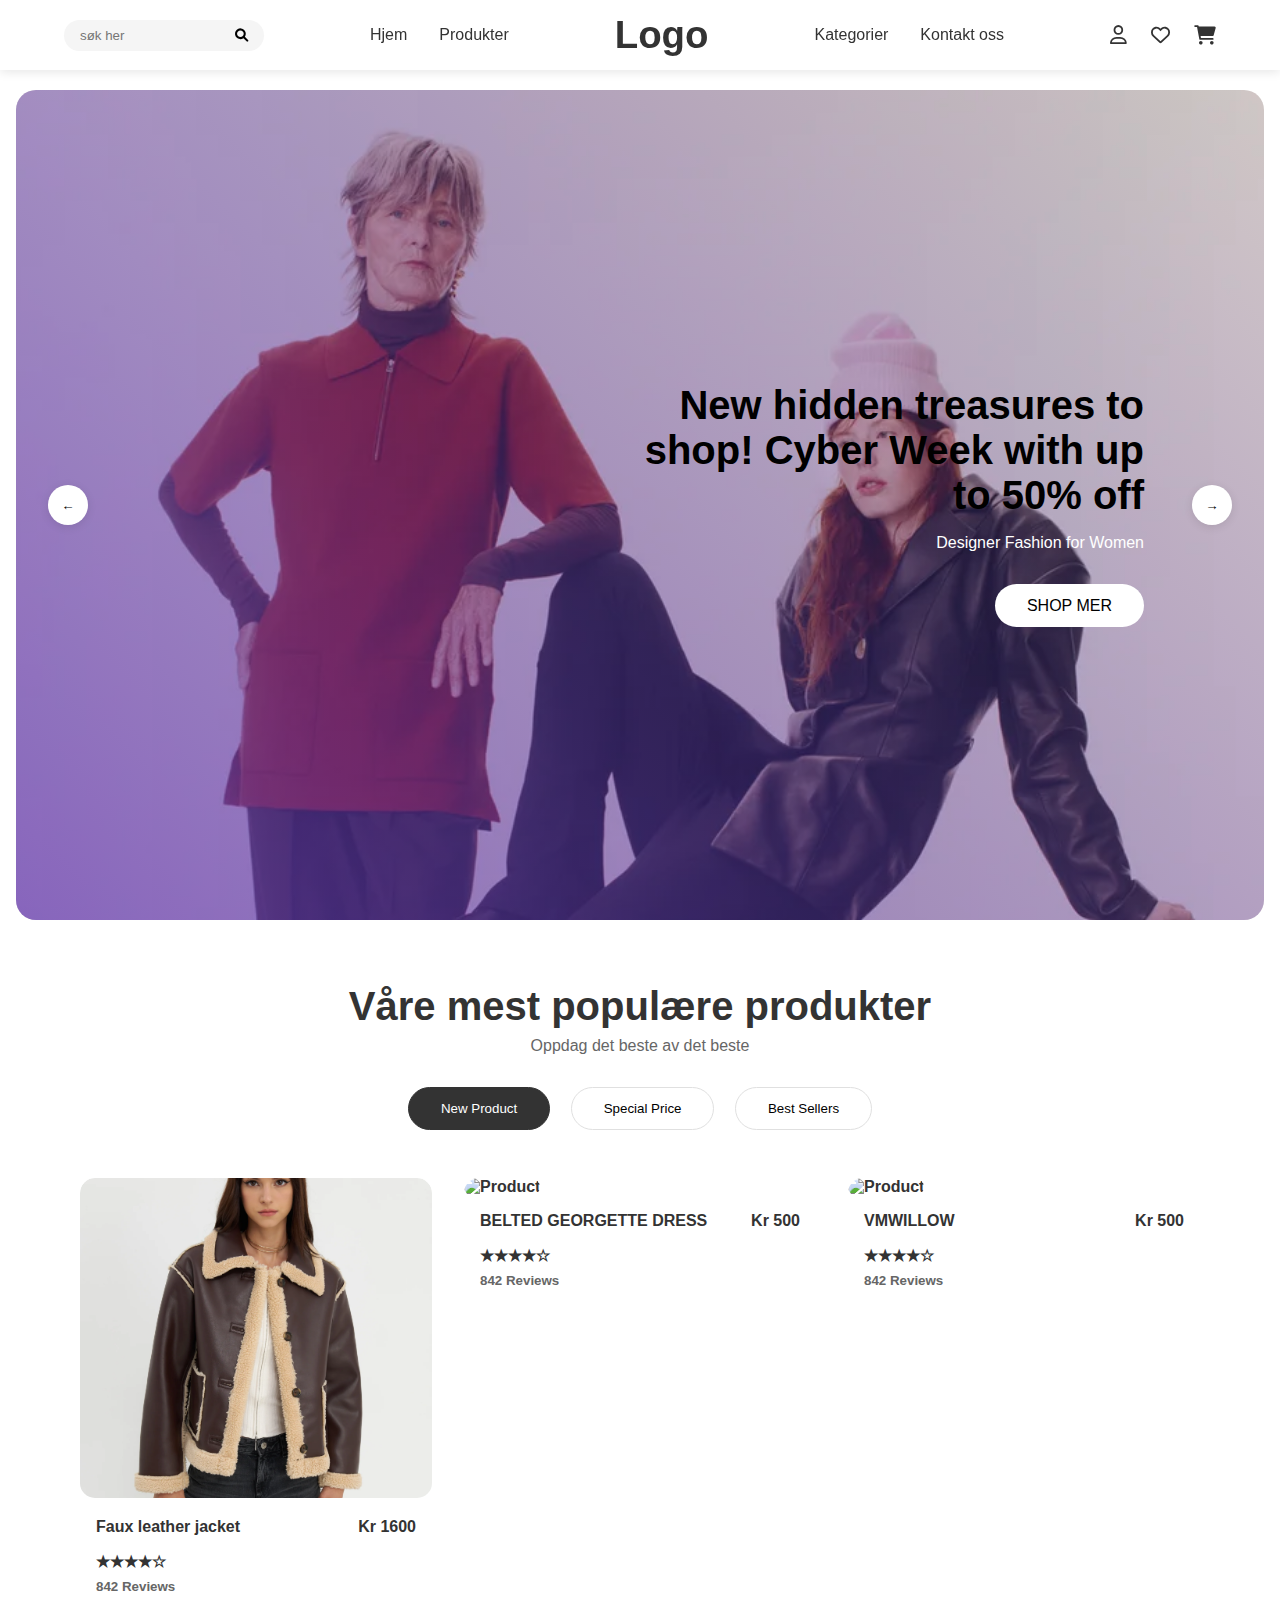
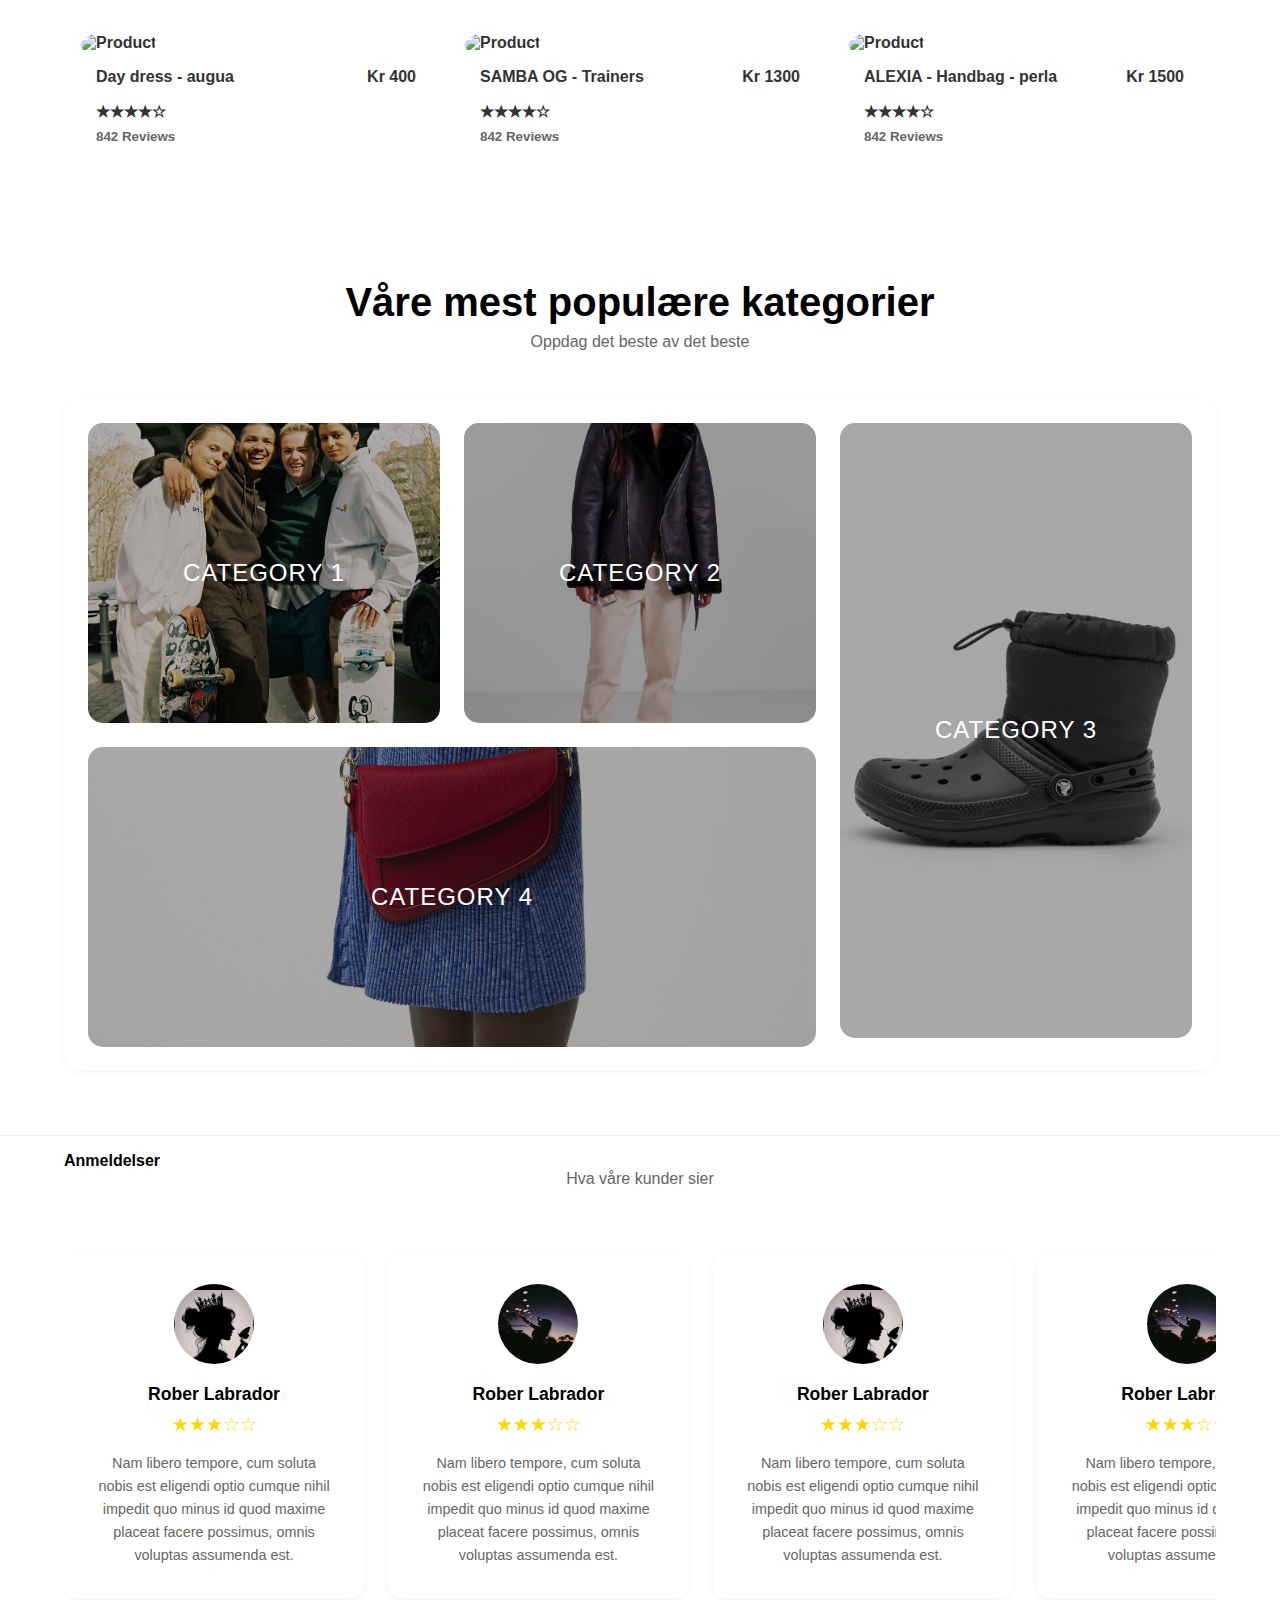
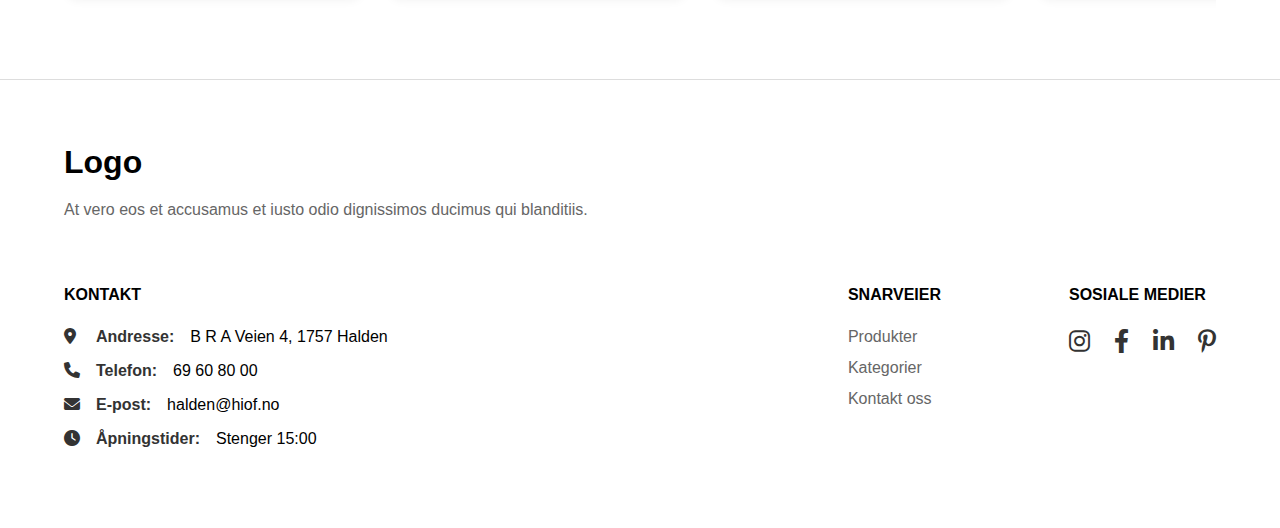
==== index.html @ 2b8deb87 "update nav , and background img" ====
<!DOCTYPE html>
<html lang="no">
<head>
    <meta charset="UTF-8">
    <meta name="viewport" content="width=device-width, initial-scale=1.0">
    <title>Keza Website</title>
    <link rel="stylesheet" href="css/style.css">
    <link rel="stylesheet" href="https://cdnjs.cloudflare.com/ajax/libs/font-awesome/6.0.0/css/all.min.css">
</head>
<body>
    <header>
        <form>
            <input type="text" placeholder="søk her">
            <button type="submit" aria-label="Search">
                <i class="fas fa-search"></i>
            </button>
        </form>
        <nav>
            <ul>
                <li><a href="#">Hjem</a></li>
                <li><a href="#product">Produkter</a></li>
            </ul>
        </nav>
        <a href="index.html" class="logo1"><h1>Logo</h1> </a> 
        <nav>
            <ul>
                <li><a href="#categories">Kategorier</a></li>
                <li><a href="#footer-contact">Kontakt oss</a></li>
            </ul>
        </nav>
        <nav class="user-nav">
            <ul>
                <li><a href="#account" aria-label="My Account">
                    <i class="far fa-user"></i>
                </a></li>
                <li><a href="#wishlist" aria-label="Wishlist">
                    <i class="far fa-heart"></i>
                </a></li>
                <li><a href="cart.html" aria-label="Shopping Cart">
                    <i class="fas fa-shopping-cart"></i>
                </a></li>
            </ul>
        </nav>
    </header>
    <main>
        <section class="hero section">
            <img class="section-background" src="images/fashion.jpg" alt="">
            <span class="section-overlay"></span>
            <button class="prev">←</button>
            <button class="next">→</button>
            <article class="section-content">
                <h2>
                    New hidden treasures to shop!
                    Cyber Week with up to 50% off
                    
                </h2>
                <p>Designer Fashion for Women </p>
                <a href="#product" class="cta">SHOP MER </a>
            </article>
        </section>
        <section class="products" id="product">
            <h2>Våre mest populære produkter</h2>
            <p>Oppdag det beste av det beste</p>
            <nav class="filter-nav">
                <button class="active">New Product</button>
                <button>Special Price</button>
                <button>Best Sellers</button>
            </nav>
            <div  class="product-grid"> 
                <article class="product">
                    <a  href="product.html" class="product1">
                        <img src="images/evenjacket.jpg" alt="Product">
                        <h3>Faux leather jacket <span>Kr 1600</span></h3>
                        <data value="4">★★★★☆</data>
                        <small>842 Reviews</small>
                    </a>   
                </article>
                <article class="product">
                    <a  href="product.html" class="product1">
                        <img src="images/purpledress.jpg" alt="Product">
                        <h3>BELTED GEORGETTE DRESS <span>Kr 500</span></h3>
                        <data value="4">★★★★☆</data>
                        <small>842 Reviews</small>
                    </a>   
                </article>
                <article class="product">
                    <a  href="product.html" class="product1">
                        <img src="images/reddress.jpg" alt="Product">
                        <h3>VMWILLOW <span>Kr 500</span></h3>
                        <data value="4">★★★★☆</data>
                        <small>842 Reviews</small>
                    </a>   
                </article>
                <article class="product">
                    <a  href="product.html" class="product1">
                        <img src="images/bluedress.jpg" alt="Product">
                        <h3>Day dress - augua <span>Kr 400</span></h3>
                        <data value="4">★★★★☆</data>
                        <small>842 Reviews</small>
                    </a>   
                </article>
                <article class="product">
                    <a  href="product.html" class="product1">
                        <img src="images/adidassamba.jpg" alt="Product">
                        <h3>SAMBA OG - Trainers<span>Kr 1300</span></h3>
                        <data value="4">★★★★☆</data>
                        <small>842 Reviews</small>
                    </a>   
                </article>
                <article class="product">
                    <a  href="product.html" class="product1">
                        <img src="images/valationbag.jpg" alt="Product">
                        <h3>ALEXIA - Handbag - perla <span>Kr 1500</span></h3>
                        <data value="4">★★★★☆</data>
                        <small>842 Reviews</small>
                    </a>   
                </article>
            </div>
        </section>
        <section class="categories" id="categories">
            <h2>Våre mest populære kategorier</h2>
            <p>Oppdag det beste av det beste</p>
            <div class="category-grid">
                <a href="#" class="category">
                    <img src="images/Streetwear.jpg" alt="Category 1">
                    <h3>CATEGORY 1</h3>
                </a>
                <a href="#" class="category">
                    <img src="images/piecesjacket.jpg" alt="Category 2">
                    <h3>CATEGORY 2</h3>
                </a>
                <a href="#" class="category">
                    <img src="images/crocs.jpg" alt="Category 3">
                    <h3>CATEGORY 3</h3>
                </a>
        
                <a href="#" class="category">
                    <img src="images/Accessories.jpg" alt="Category 4">
                    <h3>CATEGORY 4</h3>
                </a>
            </div>
        </section>
        <section class="reviews">
            <h2>Anmeldelser</h2>
            <p>Hva våre kunder sier</p>
            <div class="reviews-grid">
                <article class="review">
                    <img src="images/profile3.jpg" alt="Reviewer">
                    <h3>Rober Labrador</h3>
                    <p class="rating">★★★☆☆</p>
                    <p>Nam libero tempore, cum soluta nobis est eligendi optio cumque nihil impedit quo minus id quod maxime placeat facere possimus, omnis voluptas assumenda est.</p>
                </article>
                <article class="review">
                    <img src="images/profile4.jpg" alt="Reviewer">
                    <h3>Rober Labrador</h3>
                    <p class="rating">★★★☆☆</p>
                    <p>Nam libero tempore, cum soluta nobis est eligendi optio cumque nihil impedit quo minus id quod maxime placeat facere possimus, omnis voluptas assumenda est.</p>
                </article>
                <article class="review">
                    <img src="images/profile3.jpg" alt="Reviewer">
                    <h3>Rober Labrador</h3>
                    <p class="rating">★★★☆☆</p>
                    <p>Nam libero tempore, cum soluta nobis est eligendi optio cumque nihil impedit quo minus id quod maxime placeat facere possimus, omnis voluptas assumenda est.</p>
                </article>
                <article class="review">
                    <img src="images/profile4.jpg" alt="Reviewer">
                    <h3>Rober Labrador</h3>
                    <p class="rating">★★★☆☆</p>
                    <p>Nam libero tempore, cum soluta nobis est eligendi optio cumque nihil impedit quo minus id quod maxime placeat facere possimus, omnis voluptas assumenda est.</p>
                </article>
            </div>
        </section>
    </main>
    <footer>
        <hr class="separator">
        
        <section class="footer-content">
            <section class="footer-logo">
                <h2>Logo</h2>
                <p>At vero eos et accusamus et iusto odio dignissimos ducimus qui blanditiis.</p>
            </section>
            
            <section class="footer-grid">
                <section class="footer-contact" id="footer-contact">
                    <h3>KONTAKT</h3>
                    <ul>
                        <li>
                            <i class="fas fa-map-marker-alt"></i>
                            <strong>Andresse:</strong>
                            <span>B R A Veien 4, 1757 Halden</span>
                        </li>
                        <li>
                            <i class="fas fa-phone"></i>
                            <strong>Telefon:</strong>
                            <span>69 60 80 00</span>
                        </li>
                        <li>
                            <i class="fas fa-envelope"></i>
                            <strong>E-post:</strong>
                            <span>halden@hiof.no</span>
                        </li>
                        <li>
                            <i class="fas fa-clock"></i>
                            <strong>Åpningstider:</strong>
                            <span>Stenger 15:00</span>
                        </li>
                    </ul>
                </section>
    
                <section class="footer-links">
                    <h3>SNARVEIER</h3>
                    <ul>
                        <li><a href="#product">Produkter</a></li>
                        <li><a href="#categories">Kategorier</a></li>
                        <li><a href="#footer-contact">Kontakt oss</a></li>
                    </ul>
                </section>
    
                <section class="footer-social">
                    <h3>SOSIALE MEDIER</h3>
                    <nav class="social-links">
                        <a href="#" aria-label="Instagram"><i class="fab fa-instagram"></i></a>
                        <a href="#" aria-label="Facebook"><i class="fab fa-facebook-f"></i></a>
                        <a href="#" aria-label="LinkedIn"><i class="fab fa-linkedin-in"></i></a>
                        <a href="#" aria-label="Pinterest"><i class="fab fa-pinterest-p"></i></a>
                    </nav>
                </section>
            </section>
        </section>
    </footer>
    
</body>
</html>
---- css/style.css ----
* { 
    margin: 0; 
    padding: 0; 
    box-sizing: border-box; 
}

body { 
    font-family: Arial, sans-serif;
    overflow-x: hidden;
    padding-top: 70px; /* Added to account for fixed header */
}

/* Header Styles */
header {
    position: fixed;
    top: 0;
    left: 0;
    width: 100%;
    padding: 1rem 5%;
    background: white;
    display: flex;
    align-items: center;
    justify-content: space-between;
    z-index: 1000;
    box-shadow: 0 2px 10px rgba(0,0,0,0.1);
    height: 70px;
}

/* Search Form - matching original search-bar */
form {
    display: flex;
    align-items: center;
    background: #f5f5f5;
    border-radius: 20px;
    padding: 0.5rem 1rem;
    width: 200px;
}

form input {
    border: none;
    background: none;
    outline: none;
    width: 100%;
    padding-right: 0.5rem;
}

form button {
    background: none;
    border: none;
    padding: 0;
    cursor: pointer;
}

/* Navigation - keeping original nav styles */
nav ul {
    display: flex;
    gap: 2rem;
    list-style: none;
}

nav a {
    text-decoration: none;
    color: #333;
    font-weight: 500;
    transition: color 0.3s;
}

nav a:hover {
    color: #666;
}

/* Logo - matching original logo class */
.logo1 {
    font-size: 1.2rem;
    font-weight: bold;
    color: #333;
    text-decoration: none;
}
.product1{ 
    font-weight: bold;
    color: #333;
    text-decoration: none;
}

/* User Navigation - matching original user-actions */
.user-nav ul {
    display: flex;
    gap: 1.5rem;
}

.user-nav i {
    cursor: pointer;
    font-size: 1.2rem;
    color: #333;
    transition: color 0.3s;
}

.user-nav i:hover {
    color: #666;
}

@media (max-width: 768px) {
    form,
    nav:not(.user-nav) {
        display: none;
    }
}

/* Section Common Styles */
.section {
    position: relative;
    min-height: calc(100vh - 70px); /* Adjusted for header height */
    display: flex;
    align-items: center;
    justify-content: center;
    padding: 2rem 5%;
    overflow: hidden;
}

/* Hero Section Specific */
.hero {
    margin:  20px 1rem 0 1rem;
}

.section-background {
    position: absolute;
    top: 0;
    left: 0;
    width: 100%;
    height: 100%;
    object-fit: cover;
    z-index: 1;
    border-radius: 20px;
}

.section-overlay {
    position: absolute;
    top: 0;
    left: 0;
    width: 100%;
    height: 100%;
    background: linear-gradient(45deg, rgba(103, 58, 183, 0.7), transparent);
    z-index: 2;
    border-radius: 20px; /* Added border radius */
}

.section-overlay.light {
    background: linear-gradient(to bottom, rgba(255, 255, 255, 0.9), rgba(255, 255, 255, 0.7));
}

.section-content {
    position: relative;
    z-index: 3;
    max-width: 1200px;
    width: 100%;
}

.hero .section-content {
    text-align: right;
    margin-left: auto;
    max-width: 600px;
    padding-right: 5%;
}

.hero h2 {
    font-size: 2.5rem;
    margin-bottom: 1rem;
    color: #000;
}

.hero p {
    color: #fff;
    margin-bottom: 2rem;
}

.cta {
    display: inline-block;
    padding: 0.8rem 2rem;
    background: white;
    color: black;
    text-decoration: none;
    border-radius: 25px;
    font-weight: 500;
    transition: all 0.3s ease;
}

.cta:hover {
    transform: translateY(-2px);
    box-shadow: 0 4px 10px rgba(0,0,0,0.1);
}
/*  */
.prev, .next {
    position: absolute;
    top: 50%;
    transform: translateY(-50%);
    background: white;
    border: none;
    border-radius: 50%;
    width: 40px;
    height: 40px;
    cursor: pointer;
    z-index: 4;
    box-shadow: 0 2px 10px rgba(0,0,0,0.1);
    display: flex;
    align-items: center;
    justify-content: center;
    transition: all 0.3s ease;
}

.prev:hover, .next:hover {
    transform: translateY(-50%) scale(1.1);
    box-shadow: 0 6px 15px rgba(0,0,0,0.15);
}

.prev { left: 2rem; }
.next { right: 2rem; }

/* Products Section Specific */
.products .section-content {
    text-align: center;
}

.products h2 {
    font-size: 2.5rem;
    margin-bottom: 0.5rem;
    color: #333;
}

.products p {
    color: #666;
}

/* Responsive Design */
@media (max-width: 768px) {
    .search-bar, nav ul { 
        display: none; 
    }
    
    .hero {
        margin: 0 0.5rem;
    }
    
    .section {
        padding: 2rem 1rem;
    }
    
    .hero .section-content {
        text-align: center;
        margin: 0 auto;
        padding-right: 0;
    }
    
    .hero h2 {
        font-size: 2rem;
    }
    
    .prev { left: 1rem; }
    .next { right: 1rem; }
}

@media (max-width: 480px) {
    .section-background {
        border-radius: 0;  
        width: 100vw;      
        left: 0;           
        right: 0;        
        margin-left: -1rem; 
        margin-right: -1rem; 
    }
    
    .hero {
        margin: 0;
        padding: 0;
    }
    
    .section-overlay {
        border-radius: 0;
    }
    
    .section {
        padding: 1.5rem 1rem;
    }
    
    .hero h2 {
        font-size: 1.5rem;
    }
    
    .prev, .next {
        width: 30px;
        height: 30px;
        top: auto;       
        bottom: 1rem;      
        transform: none;    
    }

    .prev {
        left: 1rem;       
    }
    
    .next {
        right: 1rem;       
    }
}
.products {
    padding: 4rem 5%;
    text-align: center;
}

.products h2 {
    font-size: 2.5rem;
    margin-bottom: 0.5rem;
}

.products > p {
    color: #666;
    margin-bottom: 2rem;
}

.filter-nav {
    margin-bottom: 3rem;
}

.filter-nav button {
    background: none;
    border: 1px solid #e0e0e0;
    padding: 0.8rem 2rem;
    margin: 0 0.5rem;
    border-radius: 25px;
    cursor: pointer;
    transition: all 0.3s;
}

.filter-nav button.active {
    background: #333;
    color: white;
    border-color: #333;
}

.product-grid {
    display: grid;
    grid-template-columns: repeat(3, 1fr);
    gap: 2rem;
    max-width: 1200px;
    margin: 0 auto;
    padding: 0 1rem;
}

.product {
    text-align: left;
    transition: transform 0.3s;
    border-radius: 15px;
    overflow: hidden;
    background: white;
}

.product:hover {
    transform: translateY(-5px);
}

.product img {
    width: 100%;
    height: 320px;
    object-fit: cover;
    border-radius: 15px;
}

.product h3 {
    display: flex;
    justify-content: space-between;
    align-items: center;
    padding: 1rem;
    font-size: 1rem;
}

.product h3 span {
    font-weight: bold;
}

.product data {
    display: block;
    padding: 0 1rem;
    color: #333;
}

.product small {
    display: block;
    padding: 0.5rem 1rem;
    color: #666;
}

@media (max-width: 992px) {
    .product-grid {
        grid-template-columns: repeat(2, 1fr);
    }
}

@media (max-width: 576px) {
    .product-grid {
        grid-template-columns: 1fr;
    }
    
    .filter-nav button {
        width: 100%;
        margin: 0.5rem 0;
    }
}

.categories {
    padding: 4rem 5%;
    background: #fff;
    text-align: center;
}

.categories h2 {
    font-size: 2.5rem;
    margin-bottom: 0.5rem;
}

.categories > p {
    color: #666;
    margin-bottom: 3rem;
}

.category-grid {
    display: grid;
    grid-template-columns: repeat(12, 1fr);
    gap: 1.5rem;
    max-width: 1400px;
    margin: 0 auto;
    background: white;
    padding: 1.5rem;
    border-radius: 20px;
    box-shadow: 0 2px 10px rgba(0,0,0,0.05);
}

/* First row */
.category:nth-child(1) {
    grid-column: 1 / span 4;
    grid-row: 1;
    height: 300px;
}

.category:nth-child(2) {
    grid-column: 5 / span 4;
    grid-row: 1;
    height: 300px;
}

.category:nth-child(3) {
    grid-column: 9 / span 4;
    grid-row: 1 / span 2;
    height: 615px;
}

/* Second row */
.category:nth-child(4) {
    grid-column: 1 / span 8;
    grid-row: 2;
    height: 300px;
}

.category {
    position: relative;
    overflow: hidden;
    text-decoration: none;
    display: block;
    border-radius: 15px;
    background: #f5f5f5;
}

.category img {
    width: 100%;
    height: 100%;
    object-fit: cover;
    transition: transform 0.3s ease;
}

.category h3 {
    position: absolute;
    top: 50%;
    left: 50%;
    transform: translate(-50%, -50%);
    color: white;
    font-size: 1.5rem;
    font-weight: 500;
    text-transform: uppercase;
    letter-spacing: 1px;
    z-index: 2;
    text-align: center;
    width: 100%;
}

.category::after {
    content: '';
    position: absolute;
    inset: 0;
    background: rgba(0, 0, 0, 0.3);
    transition: background-color 0.3s ease;
}

.category:hover img {
    transform: scale(1.1);
}

.category:hover::after {
    background: rgba(0, 0, 0, 0.5);
}

/* Tablet View (768px to 992px) */
@media (max-width: 992px) {
    .categories {
        padding: 3rem 3%;
    }

    .category-grid {
        grid-template-columns: repeat(2, 1fr);
        gap: 1rem;
        padding: 1rem;
    }

    /* Reset all categories to span 1 column */
    .category:nth-child(n) {
        grid-column: span 1;
        height: 250px;
        grid-row: auto;
    }

    /* Make the fourth category span full width */
    .category:nth-child(4) {
        grid-column: span 2;
        height: 300px;
    }
}

/* Mobile View (up to 768px) */
@media (max-width: 768px) {
    .categories {
        padding: 2rem 1rem;
    }

    .category-grid {
        grid-template-columns: 1fr;
        gap: 0.8rem;
        padding: 0.8rem;
    }

    /* All categories take full width */
    .category:nth-child(n) {
        grid-column: 1;
        height: 200px;
    }

    .categories h2 {
        font-size: 2rem;
    }

    .category h3 {
        font-size: 1.2rem;
    }
}

/* Small Mobile View */
@media (max-width: 480px) {
    .categories {
        padding: 1.5rem 0.8rem;
    }

    .category-grid {
        gap: 0.6rem;
        padding: 0.6rem;
    }

    .category:nth-child(n) {
        height: 180px;
    }

    .category h3 {
        font-size: 1.1rem;
    }
}
.reviews {
    padding: 4rem 5%;
    text-align: center;
}

.reviews h2 {
    font-size: 2.5rem;
    margin-bottom: 0.5rem;
}

.reviews > p {
    color: #666;
    margin-bottom: 3rem;
}

.reviews-grid {
    max-width: 1400px;
    margin: 0 auto;
    overflow-x: auto;
    padding: 1rem 0;
    white-space: nowrap;
    -ms-overflow-style: none;
    scrollbar-width: none;
}

.reviews-grid::-webkit-scrollbar {
    display: none;
}

.review {
    display: inline-block;
    width: 300px;
    margin-right: 20px;
    padding: 2rem;
    text-align: center;
    background: white;
    border-radius: 15px;
    box-shadow: 0 2px 10px rgba(0,0,0,0.05);
    white-space: normal;
    vertical-align: top;
}

.review img {
    width: 80px;
    height: 80px;
    border-radius: 50%;
    margin: 0 auto 1rem;
}

.review h3 {
    font-size: 1.1rem;
    margin-bottom: 0.5rem;
}

.review .rating {
    color: #ffd700;
    font-size: 1.2rem;
    margin-bottom: 1rem;
}

.review p:last-child {
    color: #666;
    line-height: 1.6;
    font-size: 0.9rem;
}

@media (max-width: 768px) {
    .reviews {
        padding: 2rem 3%;
    }
    
    .review {
        width: 280px;
        padding: 1.5rem;
    }
}

.separator {
    border: none;
    border-top: 1px solid #ddd;
    max-width: 1400px;
    margin: 0 auto 4rem;
    padding: 0 5%;
}

.footer-content {
    max-width: 1400px;
    margin: 0 auto;
    padding: 0 5% 4rem;
}

.footer-logo {
    margin-bottom: 4rem;
}

.footer-logo h2 {
    font-size: 2rem;
    margin-bottom: 1rem;
}

.footer-logo p {
    color: #666;
    line-height: 1.6;
    max-width: 600px;
}

.footer-grid {
    display: grid;
    grid-template-columns: 1fr auto auto;
    gap: 8rem;
}

.footer-grid h3 {
    font-size: 1rem;
    margin-bottom: 1.5rem;
    font-weight: 600;
}

.footer-contact ul {
    list-style: none;
    padding: 0;
}

.footer-contact li {
    margin-bottom: 1rem;
    display: flex;
    align-items: baseline;
    gap: 0.5rem;
}

.footer-contact li i {
    width: 16px;
    margin-right: 0.5rem;
    color: #333;
}

.footer-contact li strong {
    color: #333;
    margin-right: 0.5rem;
}

.footer-links ul {
    list-style: none;
    padding: 0;
}

.footer-links li {
    margin-bottom: 0.8rem;
}

.footer-links a {
    color: #666;
    text-decoration: none;
    transition: color 0.3s;
}

.footer-links a:hover {
    color: #333;
}

.social-links {
    display: flex;
    gap: 1.5rem;
}

.social-links a {
    color: #333;
    text-decoration: none;
    font-size: 1.5rem;
    transition: transform 0.3s ease;
    display: inline-block;
}

.social-links a:hover {
    transform: translateY(-3px);
}

.footer-social {
    position: relative; /* Added to ensure visibility */
}

.social-links {
    display: flex !important; /* Force display */
    gap: 1.5rem;
    visibility: visible !important; /* Force visibility */
}

.social-links a {
    color: #333;
    text-decoration: none;
    font-size: 1.5rem;
    transition: transform 0.3s ease;
    display: inline-block !important; /* Force display */
    visibility: visible !important; /* Force visibility */
}

.social-links a i {
    font-size: 1.5rem;
    display: inline-block !important; /* Force display */
    visibility: visible !important; /* Force visibility */
}

.social-links a:hover {
    transform: translateY(-3px);
}


@media (max-width: 992px) {
    .footer-grid {
        grid-template-columns: repeat(2, 1fr);
        gap: 3rem;
    }
    
    .separator {
        margin-bottom: 3rem;
    }
    
    .footer-logo {
        margin-bottom: 3rem;
    }

    .footer-social {
        grid-column: 1 / -1;
        text-align: center;
    }

    .social-links {
        justify-content: center;
    }
}

@media (max-width: 768px) {
    .footer-grid {
        grid-template-columns: 1fr;
        gap: 2rem;
    }

    .footer-social {
        margin-top: 1rem;
    }

    .social-links {
        display: flex;
        justify-content: flex-start;
        gap: 2rem;
    }

    .social-links a {
        font-size: 1.8rem;
        display: inline-block;
    }

    .footer-social i {
        font-size: 1.8rem;
        display: inline-block;
    }
}

@media (max-width: 576px) {
    .footer-grid {
        text-align: center;
    }

    .footer-contact li {
        flex-direction: column;
        align-items: center;
        gap: 0.25rem;
    }

    .footer-contact li i {
        margin-right: 0;
    }

    .social-links {
        justify-content: center;
    }
    
    .separator {
        margin-bottom: 2rem;
    }
    
    .footer-logo {
        text-align: center;
        margin-bottom: 2rem;
    }
    
    .footer-logo p {
        margin: 0 auto;
    }
}


/* Cart page */



/* Cart Navigation */
.shopping-nav {
    padding: 1rem 5%;
    margin-top: 2rem;
}

.shopping-return {
    display: flex;
    align-items: center;
    gap: 0.5rem;
    color: #333;
    text-decoration: none;
    font-weight: 500;
}

/* Main Cart Layout */
.checkout-main {
    max-width: 1400px;
    margin: 0 auto;
    padding: 0 5%;
}

.checkout-title {
    margin: 2rem 0;
    font-size: 2rem;
}

/* Cart Sections */
.checkout-flow {
    display: grid;
    gap: 2rem;
}

/* Common Article Styles */
.checkout-section {
    background: white;
    border-radius: 15px;
    padding: 2rem;
    box-shadow: 0 2px 10px rgba(0,0,0,0.05);
}

.section-title {
    font-size: 1.25rem;
    margin-bottom: 2rem;
    font-weight: 600;
}

/* Product List */
.basket-items {
    list-style: none;
    padding: 0;
    display: flex;
    flex-direction: column;
    gap: 2rem;
}

.basket-item {
    display: flex;
    gap: 2rem;
    padding-bottom: 2rem;
    border-bottom: 1px solid #eee;
}

.basket-item:last-child {
    border-bottom: none;
    padding-bottom: 0;
}

.item-visual {
    width: 150px;
    flex-shrink: 0;
}

.item-visual img {
    width: 100%;
    height: 200px;
    object-fit: cover;
    border-radius: 10px;
}

.item-content {
    flex: 1;
}

.item-header {
    display: flex;
    justify-content: space-between;
    margin-bottom: 1rem;
}

.item-title {
    margin-bottom: 0.5rem;
}

.item-controls {
    display: flex;
    gap: 1rem;
}

.item-btn {
    background: none;
    border: none;
    cursor: pointer;
    color: #666;
}

.item-options {
    display: flex;
    gap: 2rem;
}

/* Address Form */
.address-form {
    display: grid;
    gap: 1rem;
    grid-template-columns: repeat(2, 1fr);
}

.form-full {
    grid-column: 1 / -1;
}

.input-group {
    display: flex;
    flex-direction: column;
    gap: 0.5rem;
}

.input-field {
    padding: 0.8rem;
    border: 1px solid #ddd;
    border-radius: 8px;
}

/* Delivery Options */
.shipping-options {
    display: flex;
    flex-direction: column;
    gap: 1rem;
}

.shipping-option {
    border: 1px solid #ddd;
    border-radius: 8px;
    padding: 1rem;
    cursor: pointer;
}

.shipping-option:hover {
    border-color: #333;
}

.shipping-header {
    display: flex;
    justify-content: space-between;
    margin-bottom: 0.5rem;
}

.shipping-name {
    font-weight: 600;
}

.shipping-time {
    color: #666;
    font-size: 0.9rem;
}

/* Payment Section */
.payment-summary {
    display: flex;
    justify-content: space-between;
    align-items: center;
    background: #f5f5f5;
    padding: 1rem;
    border-radius: 8px;
    margin: 2rem 0;
}

.payment-btn {
    width: 100%;
    padding: 1rem;
    background: #333;
    color: white;
    border: none;
    border-radius: 8px;
    cursor: pointer;
    font-weight: 500;
    margin-bottom: 1rem;
}

.payment-terms {
    font-size: 0.9rem;
    color: #666;
    margin: 1rem 0;
}

.newsletter-box {
    margin-top: 1rem;
}

/* Responsive Design */
@media (max-width: 768px) {
    .basket-item {
        flex-direction: column;
        gap: 1rem;
    }
    
    .item-visual {
        width: 100%;
    }
    
    .item-visual img {
        height: 300px;
    }
    
    .item-options {
        flex-direction: column;
        gap: 1rem;
    }
    
    .address-form {
        grid-template-columns: 1fr;
    }
}

@media (max-width: 480px) {
    .checkout-section {
        padding: 1rem;
    }
    
    .item-visual img {
        height: 200px;
    }
    
    .checkout-title {
        font-size: 1.5rem;
    }
}
/* Main Layout */
.checkout-main {
    padding: 2rem 5%;
    max-width: 1400px;
    margin: 0 auto;
}

/* Back Link */
.checkout-back {
    color: #8B5CF6;
    text-decoration: none;
    font-size: 1rem;
    display: flex;
    align-items: center;
    gap: 0.5rem;
    margin-bottom: 2rem;
}

.checkout-back i {
    font-size: 0.9rem;
}

/* Title */
.checkout-title {
    font-size: 2rem;
    text-align: center;
    margin-bottom: 3rem;
}

/* Card */
.checkout-card {
    background: white;
    border-radius: 8px;
    padding: 2rem;
    box-shadow: 0 1px 3px rgba(0,0,0,0.1);
}

.checkout-card-title {
    font-size: 1.25rem;
    margin-bottom: 2rem;
}

/* Basket Item */
.basket-item {
    display: grid;
    grid-template-columns: 250px 1fr;
    gap: 2rem;
    padding-bottom: 2rem;
    border-bottom: 1px solid #eee;
}

.basket-item-image {
    width: 100%;
    height: 300px;
    object-fit: cover;
    border-radius: 4px;
}

/* Item Content */
.basket-item-content {
    position: relative;
    display: flex;
    flex-direction: column;
    gap: 2rem;
}

.basket-item-name {
    font-size: 1rem;
    font-weight: 600;
    margin-bottom: 0.5rem;
}

.basket-item-price {
    margin: 0.25rem 0;
}

.basket-item-color {
    color: #666;
}

/* Actions */
.basket-item-actions {
    position: absolute;
    top: 0;
    right: 0;
    display: flex;
    gap: 1rem;
}

.basket-action-btn {
    background: none;
    border: none;
    cursor: pointer;
    padding: 0.5rem;
    color: #666;
}

.basket-action-btn i {
    font-size: 1.2rem;
}

/* Controls */
.basket-item-controls {
    display: flex;
    gap: 4rem;
    margin-top: auto;
}

.basket-size-select,
.basket-quantity-select {
    display: flex;
    flex-direction: column;
    gap: 0.5rem;
}

.basket-select {
    padding: 0.5rem 1rem;
    border: 1px solid #ddd;
    border-radius: 4px;
    min-width: 120px;
    background: #f5f5f5;
}

/* Quantity Input */
.basket-quantity-wrapper {
    position: relative;
    display: flex;
    align-items: center;
}

.basket-quantity {
    width: 120px;
    padding: 0.5rem 2rem 0.5rem 1rem;
    border: 1px solid #ddd;
    border-radius: 4px;
    background: #f5f5f5;
}


/* Labels */
label {
    font-size: 0.9rem;
    color: #333;
}

/* Responsive */
@media (max-width: 768px) {
    .checkout-main {
        padding: 1rem;
    }
    
    .checkout-card {
        padding: 1rem;
    }
    
    .basket-item {
        grid-template-columns: 1fr;
    }
    
    .basket-item-image {
        height: 250px;
    }
    
    .basket-item-controls {
        flex-direction: column;
        gap: 1rem;
    }
    
    .basket-select,
    .basket-quantity {
        width: 100%;
    }
}

@media (max-width: 480px) {
    .checkout-title {
        font-size: 1.5rem;
    }
    
    .basket-item-actions {
        position: static;
        justify-content: flex-end;
        margin-top: 1rem;
    }
}
/* Main Section Title */
.cart-section h2 {
    font-size: 1.5rem;
    font-weight: 600;
    color: #333;
    margin-bottom: 2rem;
}

/* Card Container */
.checkout-card {
    background: white;
    border-radius: 8px;
    padding: 2rem;
    box-shadow: 0 1px 3px rgba(0,0,0,0.1);
    margin-bottom: 2rem;
}

/* Form Container */
.customer-form {
    width: 100%;
}

/* Form Content */
.form-content {
    width: 100%;
    display: flex;
    flex-direction: column;
    gap: 1.5rem;
}

/* Form Groups */
.form-group {
    width: 100%;
    display: flex;
    flex-direction: column;
    gap: 0.5rem;
}

/* Two Column Layouts */
.name-fields,
.postal-fields {
    display: grid;
    grid-template-columns: 1fr 1fr;
    gap: 2rem;
    width: 100%;
    margin-bottom: 1rem;
}

/* Labels */
.form-group label {
    font-size: 1rem;
    color: #333;
    font-weight: 400;
}

/* Inputs */
.form-group input {
    width: 100%;
    padding: 0.75rem;
    border: 1px solid #E5E7EB;
    border-radius: 4px;
    font-size: 0.9rem;
    color: #6B7280;
    background: white;
    box-sizing: border-box;
}

.form-group input:focus {
    outline: none;
    border-color: #4a90e2;
    box-shadow: 0 0 0 2px rgba(74, 144, 226, 0.1);
}

/* Section Headers */
.section-header,
.form-content h3 {
    font-size: 1.25rem;
    font-weight: 400;
    color: #333;
    margin-bottom: 1.5rem;
    width: 100%;
}

/* Save Button */
.save-button {
    width: 100%;
    margin-top: 2rem;
    padding: 0.875rem;
    background-color: #4B4B4B;
    color: white;
    border: none;
    border-radius: 4px;
    font-size: 1rem;
    font-weight: 500;
    cursor: pointer;
    transition: background-color 0.2s ease;
}

.save-button:hover {
    background-color: #404040;
}

/* Cancel Link */
.cancel-link {
    display: block;
    width: 100%;
    text-align: center;
    color: #0066cc;
    text-decoration: none;
    margin-top: 1rem;
    font-size: 0.9rem;
}

.cancel-link:hover {
    text-decoration: underline;
}

/* Responsive Design */
@media (max-width: 768px) {
    .checkout-card {
        padding: 1rem;
    }

    .name-fields,
    .postal-fields {
        grid-template-columns: 1fr;
        gap: 1rem;
    }
    
    .form-content {
        gap: 1rem;
    }
}

/* Error States */
.form-group.error input {
    border-color: #dc3545;
}

.error-message {
    color: #dc3545;
    font-size: 0.875rem;
    margin-top: 0.25rem;
}

/* Box Sizing Reset */
*, *:before, *:after {
    box-sizing: border-box;
}

/* Delivery Section Styles */
.checkout-card {
    background: white;
    border-radius: 8px;
    padding: 2rem;
    box-shadow: 0 1px 3px rgba(0,0,0,0.1);
    margin-bottom: 2rem;
}

.checkout-card h2 {
    font-size: 1.5rem;
    font-weight: 600;
    color: #333;
    margin-bottom: 1.5rem;
}

.delivery-options h3 {
    font-size: 1rem;
    font-weight: 600;
    color: #333;
    margin-bottom: 1.5rem;
}

/* Delivery Choices Form */
.delivery-choices {
    width: 100%;
    display: flex;
    flex-direction: column;
    gap: 1rem;
}

/* Individual Delivery Option */
.delivery-option {
    width: 100%;
    padding: 1.5rem;
    background: #F9FAFB;
    border: 1px solid #E5E7EB;
    border-radius: 8px;
    cursor: pointer;
}

.delivery-option:hover {
    border-color: #9CA3AF;
}

/* Delivery Option Header */
.delivery-option-header {
    width: 100%;
    display: flex;
    align-items: center;
    justify-content: space-between;
    gap: 1rem;
    margin-bottom: 0.75rem;
}

.delivery-option-header label {
    font-size: 1rem;
    font-weight: 500;
    color: #111827;
    margin-left: 0.5rem;
    cursor: pointer;
}

/* Price Layout */
.delivery-price {
    display: flex;
    align-items: center;
    gap: 0.5rem;
    font-weight: 500;
    margin-left: auto;
}

.delivery-price i {
    font-size: 1.25rem;
}

/* Radio Button Styling */
.delivery-option input[type="radio"] {
    width: 1.25rem;
    height: 1.25rem;
    margin: 0;
    cursor: pointer;
}

/* Delivery Time */
.delivery-time {
    color: #6B7280;
    font-size: 0.875rem;
    margin-top: 0.25rem;
    margin-left: 2.25rem;
    margin-bottom: 0.5rem;
}

/* Delivery Info */
.delivery-info {
    margin-left: 2.25rem;
    color: #6B7280;
    font-size: 0.875rem;
    line-height: 1.5;
    max-width: 85%;
}

/* Selected State */
.delivery-option:has(input[type="radio"]:checked) {
    border-color: #4B5563;
}

/* Left Column Layout */
.delivery-header-left {
    display: flex;
    align-items: center;
    gap: 0.5rem;
    flex: 1;
}

/* Price and Icon */
.price-with-icon {
    display: flex;
    align-items: center;
    gap: 0.5rem;
    white-space: nowrap;
}

/* Responsive Design */
@media (max-width: 768px) {
    .checkout-card {
        padding: 1rem;
    }
    
    .delivery-option {
        padding: 1rem;
    }
    
    .delivery-info {
        margin-left: 1.75rem;
        max-width: 100%;
    }
}

/* Helper Classes */
.text-gray {
    color: #6B7280;
}

/* Accessibility */
.delivery-option:focus-within {
    outline: 2px solid #4B5563;
    outline-offset: 2px;
}

/* Checkout Card Container */
.checkout-card {
    background: white;
    border-radius: 8px;
    padding: 2rem;
    box-shadow: 0 1px 3px rgba(0,0,0,0.1);
    margin-bottom: 2rem;
    max-width: 800px;
    margin: 0 auto;
}

/* Main Title */
.checkout-card h2 {
    font-size: 1.5rem;
    font-weight: 600;
    color: #333;
    margin-bottom: 2rem;
}

/* Payment Method Title */
.payment-form h3 {
    display: flex;
    align-items: center;
    gap: 0.5rem;
    font-size: 1rem;
    font-weight: 600;
    color: #333;
    margin-bottom: 1.5rem;
}

/* Payment Fields Container */
.payment-fields {
    background: #F9FAFB;
    border-radius: 8px;
    padding: 2rem;
    margin-bottom: 2rem;
}

/* Form Groups */
.form-group {
    margin-bottom: 1.5rem;
}

.form-group:last-child {
    margin-bottom: 0;
}

.form-group label {
    display: block;
    font-size: 1rem;
    color: #333;
    margin-bottom: 0.5rem;
}

.form-group input {
    width: 100%;
    padding: 0.75rem;
    border: 1px solid #E5E7EB;
    border-radius: 4px;
    font-size: 0.9rem;
    color: #6B7280;
    background: white;
}

/* Card Details Row */
.card-details {
    display: grid;
    grid-template-columns: 1fr 1fr;
    gap: 1.5rem;
}

/* Input with Icon */
.input-with-icon {
    position: relative;
}

.input-with-icon input {
    padding-right: 2.5rem;
}

.input-with-icon i {
    position: absolute;
    right: 1rem;
    top: 50%;
    transform: translateY(-50%);
    color: #6B7280;
    pointer-events: none;
}

/* Payment Total Section */
.payment-total {
    text-align: center;
    margin: 2rem 0;
}

.total-label {
    color: #6B7280;
    font-size: 0.875rem;
    margin-bottom: 0.5rem;
}

.total-amount {
    display: flex;
    align-items: baseline;
    justify-content: center;
    gap: 0.25rem;
}

.amount {
    font-size: 2rem;
    font-weight: 600;
    color: #111827;
}

.currency {
    font-size: 1.5rem;
    color: #111827;
}

/* Submit Button */
.submit-button {
    width: 100%;
    padding: 1rem;
    background-color: #4B4B4B;
    color: white;
    border: none;
    border-radius: 4px;
    font-size: 1rem;
    font-weight: 400;
    cursor: pointer;
    transition: background-color 0.2s ease;
}

.submit-button:hover {
    background-color: #404040;
}

/* Consent Section */
.consent-text {
    text-align: center;
    color: #6B7280;
    font-size: 0.875rem;
    line-height: 1.5;
    margin: 2rem auto;
    max-width: 750px;
}

/* Newsletter Options */
.newsletter-options {
    display: flex;
    flex-direction: column;
    gap: 1rem;
    max-width: 750px;
    margin: 0 auto;
}

.checkbox-wrapper {
    display: flex;
    align-items: flex-start;
    gap: 0.75rem;
    cursor: pointer;
}

.checkbox-wrapper input[type="checkbox"] {
    width: 1.25rem;
    height: 1.25rem;
    margin-top: 0.125rem;
}

.checkbox-text {
    font-size: 0.875rem;
    color: #4B4B4B;
    line-height: 1.4;
}

/* Focus States */
.form-group input:focus {
    outline: none;
    border-color: #4a90e2;
    box-shadow: 0 0 0 2px rgba(74, 144, 226, 0.1);
}

.submit-button:focus {
    outline: none;
    box-shadow: 0 0 0 2px #4B4B4B, 0 0 0 4px rgba(75, 75, 75, 0.2);
}

/* Responsive Design */
@media (max-width: 768px) {
    .checkout-card {
        padding: 1.5rem;
        margin: 1rem;
    }

    .payment-fields {
        padding: 1.5rem;
    }

    .card-details {
        grid-template-columns: 1fr;
        gap: 1rem;
    }

    .payment-total {
        margin: 1.5rem 0;
    }

    .amount {
        font-size: 1.75rem;
    }

    .currency {
        font-size: 1.25rem;
    }

    .consent-text {
        padding: 0 1rem;
    }
}

/* Additional Helper Classes */
.text-gray {
    color: #6B7280;
}

.text-center {
    text-align: center;
}

.w-full {
    width: 100%;
}

/* Accessibility */
@media (prefers-reduced-motion: reduce) {
    .submit-button {
        transition: none;
    }
}

/* Input Error States */
.form-group.error input {
    border-color: #dc3545;
}

.error-message {
    color: #dc3545;
    font-size: 0.875rem;
    margin-top: 0.25rem;
}

/* Print Styles */
@media print {
    .submit-button {
        display: none;
    }
    
    .newsletter-options {
        display: none;
    }
}
/* product page  */

.product-page {
    max-width: 1400px;
    margin: 0 auto;
    padding: 2rem 5%;
}

.product-container {
    display: grid;
    grid-template-columns: 1fr 1fr;
    gap: 4rem;
}

.product-gallery {
    display: flex;
    gap: 2rem;
}

.thumbnail-column {
    display: flex;
    flex-direction: column;
    gap: 1rem;
    width: 100px;
}

.main-image {
    margin: 0;
    flex-grow: 1;
}

.main-image img {
    width: 100%;
    height: auto;
    object-fit: cover;
}

.thumbnail {
    width: 100px;
    height: 120px;
    object-fit: cover;
    cursor: pointer;
    border: 1px solid #eee;
}

.product-info {
    display: flex;
    flex-direction: column;
    gap: 1.5rem;
}

.price {
    font-size: 1.25rem;
    font-weight: bold;
    margin: 0;
}

.product-options {
    display: flex;
    flex-direction: column;
    gap: 1rem;
}

.product-options label {
    font-weight: bold;
}

select {
    padding: 0.75rem;
    border: 1px solid #ddd;
    border-radius: 4px;
    font-size: 1rem;
    width: 100%;
}

.action-buttons {
    display: flex;
    gap: 1rem;
    margin-top: 1rem;
}

.add-to-cart {
    background: #000;
    color: #fff;
    border: none;
    padding: 1rem;
    font-size: 1rem;
    cursor: pointer;
    text-transform: uppercase;
    flex-grow: 1;
}

.add-to-wishlist {
    background: none;
    border: 1px solid #000;
    padding: 0.5rem;
    font-size: 1.5rem;
    cursor: pointer;
    width: 48px;
    height: 48px;
    display: flex;
    align-items: center;
    justify-content: center;
}

.product-info-section {
    border-top: 1px solid #eee;
    padding: 1rem 0;
}

.product-info-section summary {
    font-weight: bold;
    cursor: pointer;
    list-style: none;
    position: relative;
}

.product-info-section summary::after {
    content: '+';
    position: absolute;
    right: 0;
    font-size: 1.2rem;
}

.product-info-section[open] summary::after {
    content: '-';
}

.reviews {
    border-top: 1px solid #eee;
    padding-top: 1rem;
}

.reviews h2 {
    font-size: 1rem;
    font-weight: bold;
    margin: 0;
    display: flex;
    justify-content: space-between;
    align-items: center;
}

.rating {
    font-weight: normal;
}

@media (max-width: 768px) {
    .product-container {
        grid-template-columns: 1fr;
        gap: 2rem;
    }
    
    .product-gallery {
        flex-direction: column;
    }

    .thumbnail-column {
        flex-direction: row;
        width: 100%;
    }

    .thumbnail {
        width: 80px;
        height: 100px;
    }
}
/* product page  recomendations*/
.related-products {
    max-width: 1400px;
    margin: 4rem auto;
    padding: 0 5%;
}

.section-header {
    display: flex;
    justify-content: space-between;
    align-items: center;
    margin-bottom: 2rem;
}

.section-header h2 {
    font-size: 1.5rem;
    margin: 0;
}

.see-more {
    color: purple;
    text-decoration: none;
}

.products-grid {
    display: flex;
    gap: 1rem;
    overflow-x: auto;
    scroll-snap-type: x mandatory;
    scroll-padding: 0 1rem;
    scrollbar-width: none;
    padding-bottom: 1rem;
}

.products-grid::-webkit-scrollbar {
    display: none;
}

.product-card {
    min-width: 300px;
    scroll-snap-align: start;
    white-space: normal;
}

.product-image {
    width: 100%;
    aspect-ratio: 4/3;
    object-fit: cover;
    border-radius: 8px;
    margin-bottom: 1rem;
}

.product-title {
    font-size: 1.25rem;
    margin: 0.5rem 0;
}

.product-price {
    font-weight: bold;
    margin: 0.5rem 0;
}

.product-rating {
    display: flex;
    gap: 0.5rem;
    align-items: center;
    margin: 0.5rem 0;
}

.stars {
    color: #000;
}

.review-count {
    color: #666;
}
.related-products {
    max-width: 1400px;
    margin: 4rem auto;
    padding: 0 5%;
}

.title-row {
    display: flex;
    justify-content: space-between;
    align-items: center;
    margin-bottom: 2rem;
}

.title-row h2 {
    font-size: 1.5rem;
    margin: 0;
    font-weight: bold;
}

.see-more {
    color: purple;
    text-decoration: none;
}


@media (max-width: 768px) {
    .product-card {
        min-width: 250px;
    }
}
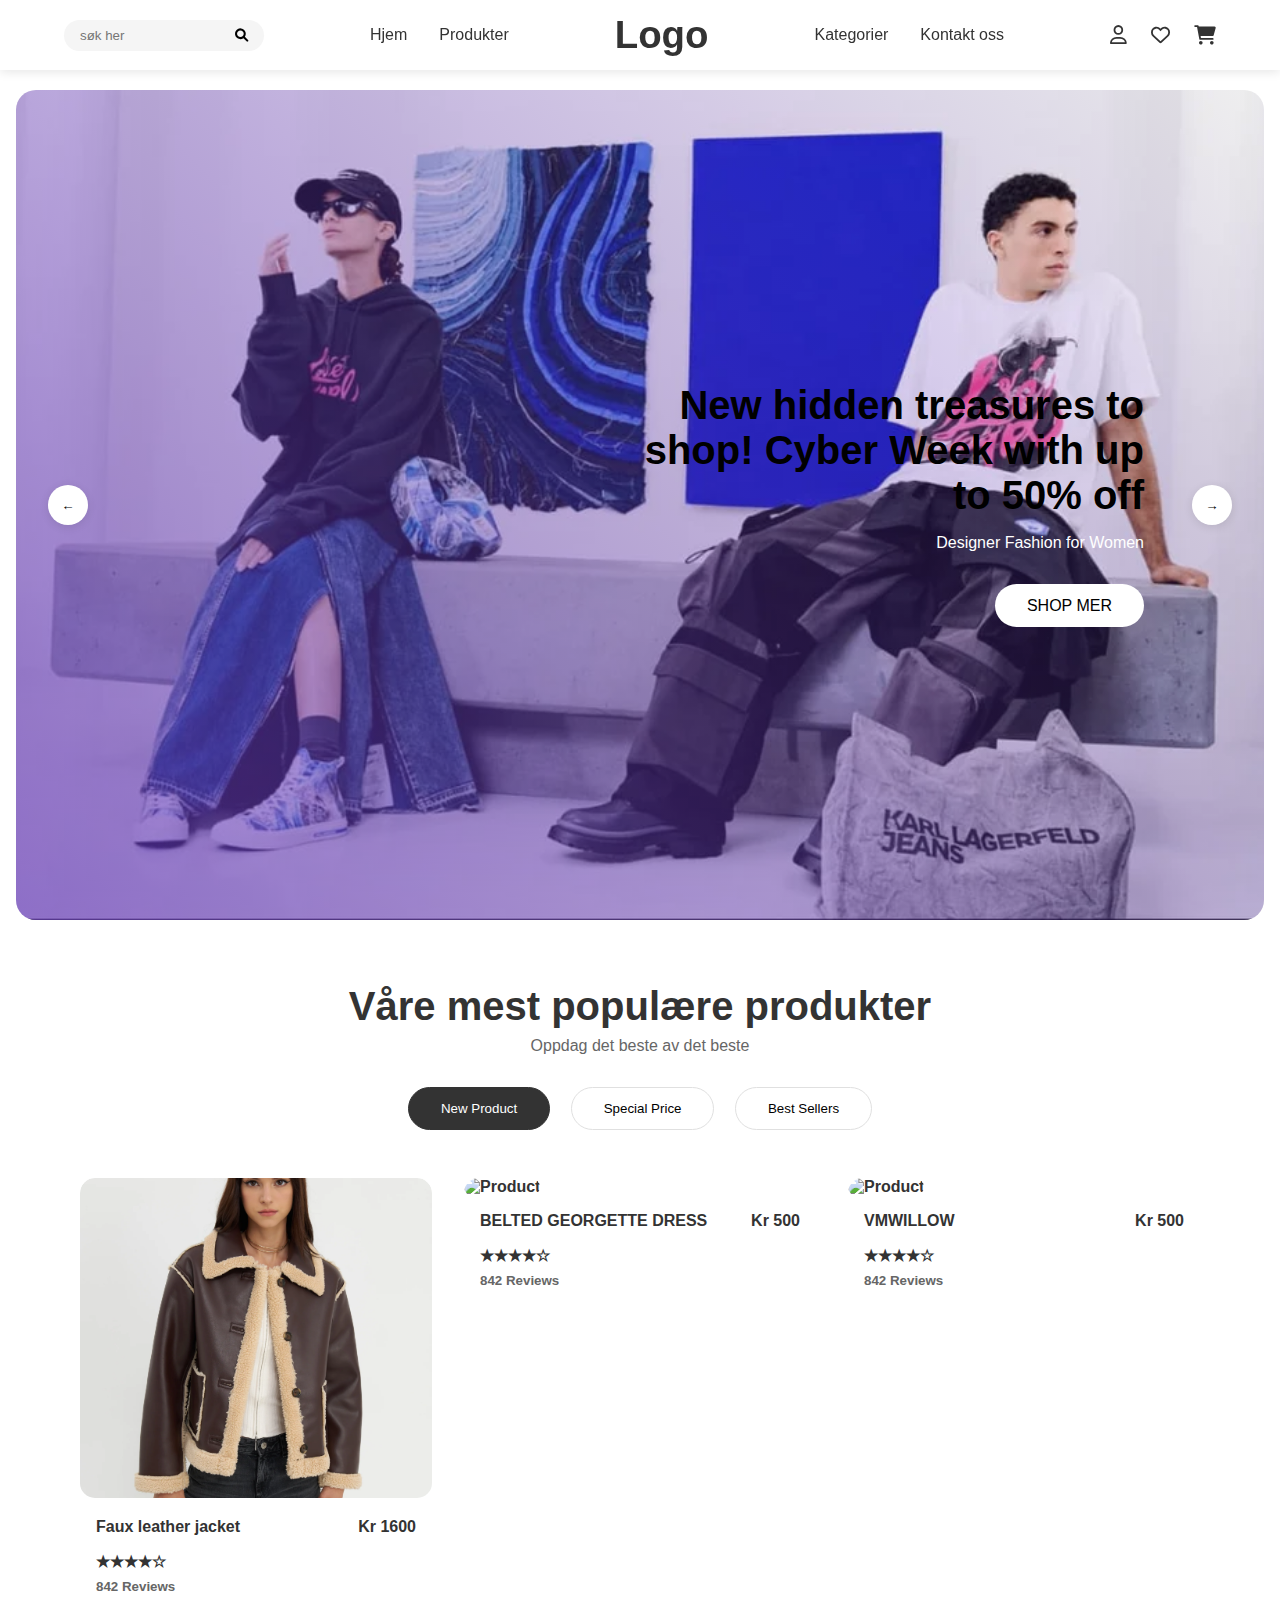
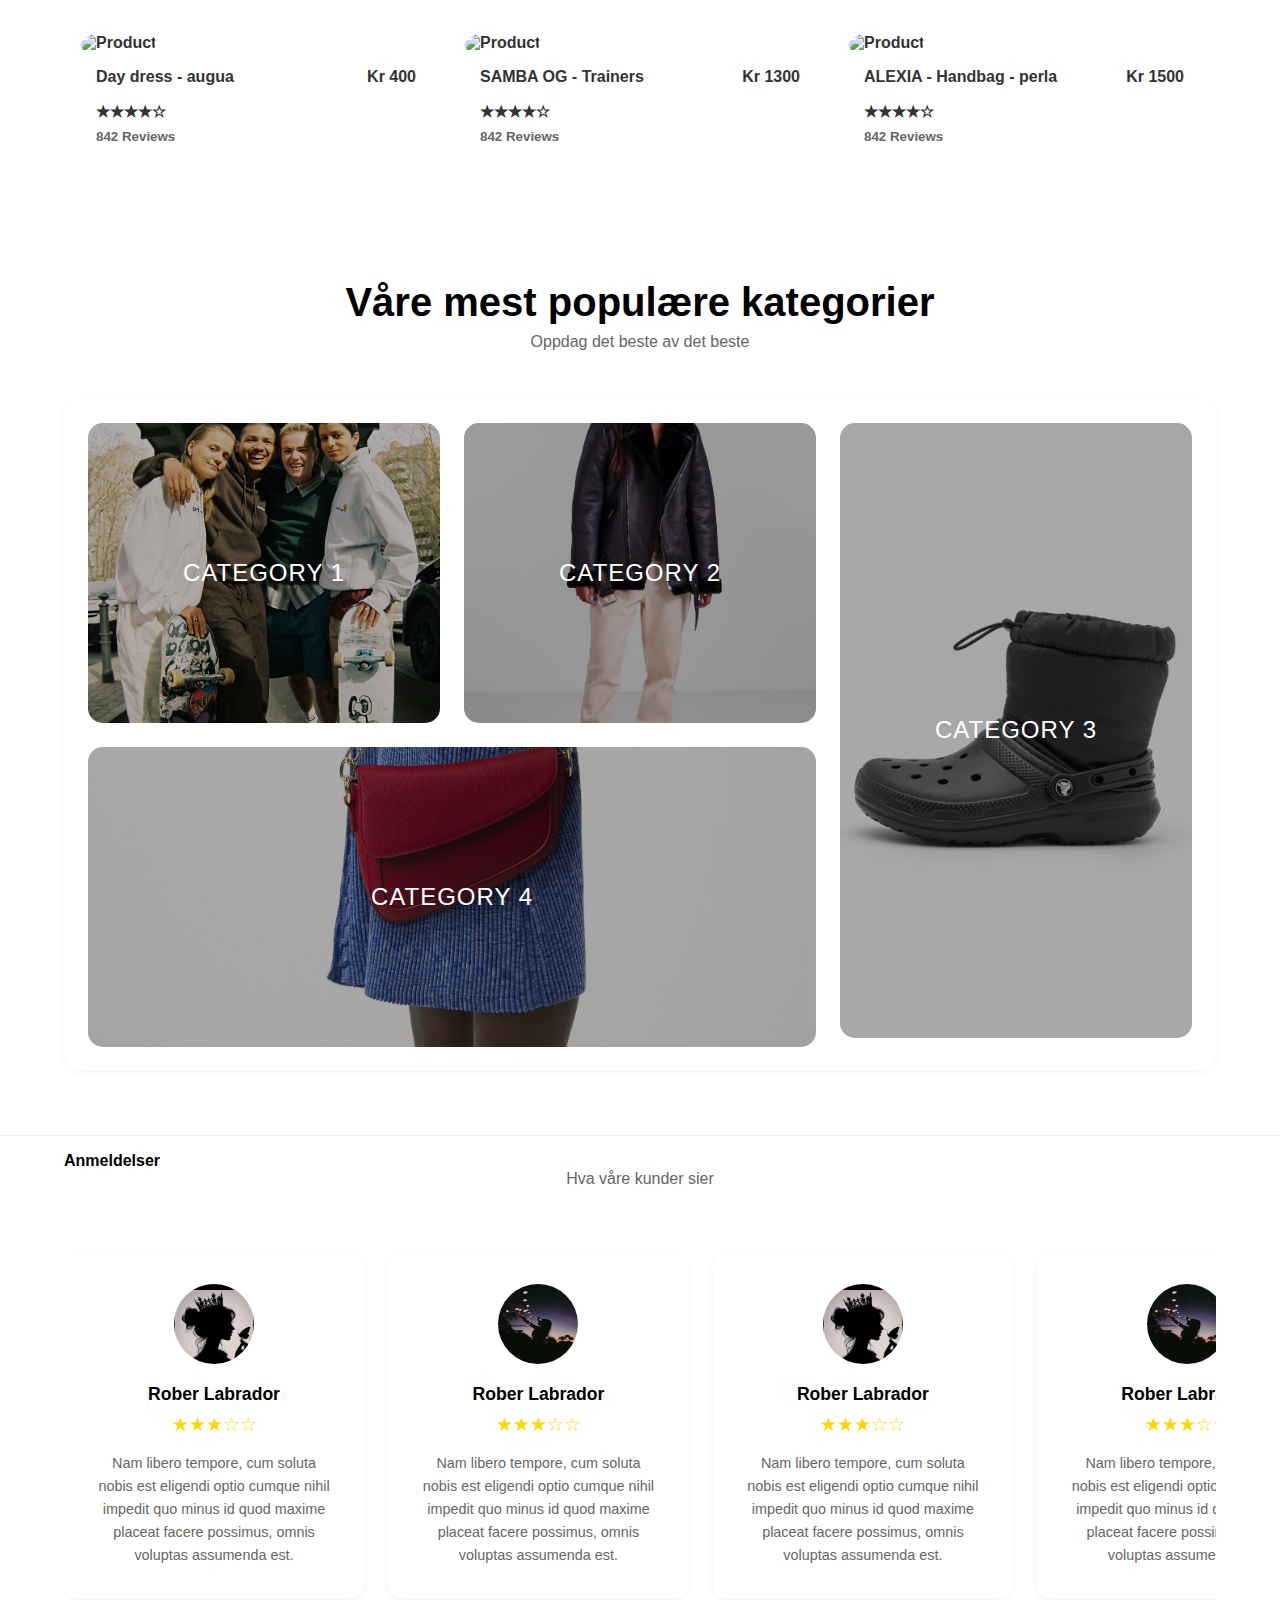
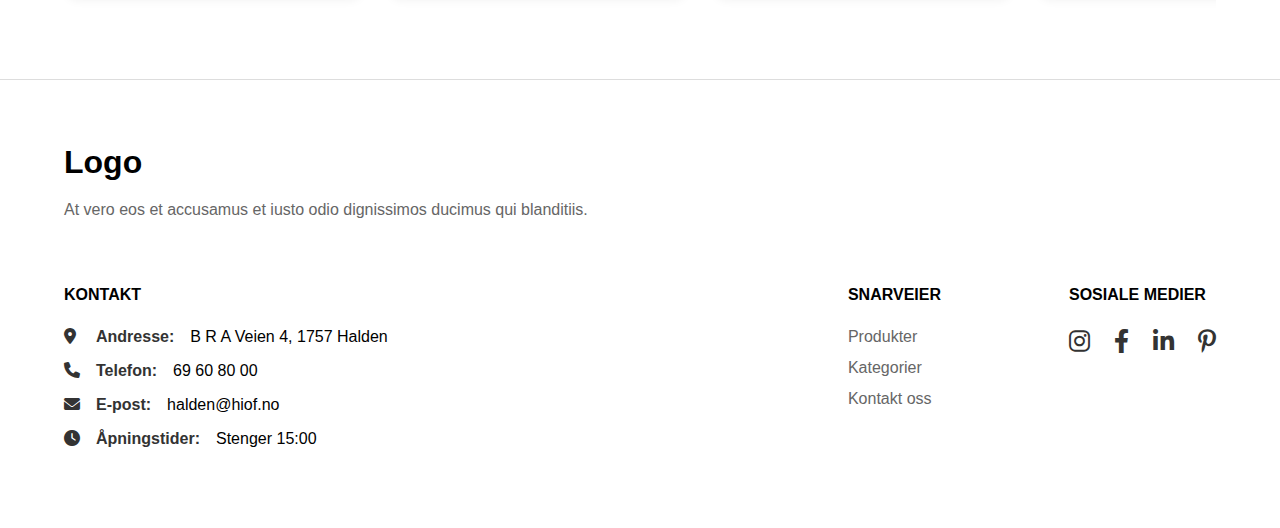
==== commit 01c37671: "update the picture" ====
--- a/index.html
+++ b/index.html
@@ -44,7 +44,7 @@
     </header>
     <main>
         <section class="hero section">
-            <img class="section-background" src="images/fashion.jpg" alt="">
+            <img class="section-background" src="images/navpic.jpg" alt="">
             <span class="section-overlay"></span>
             <button class="prev">←</button>
             <button class="next">→</button>
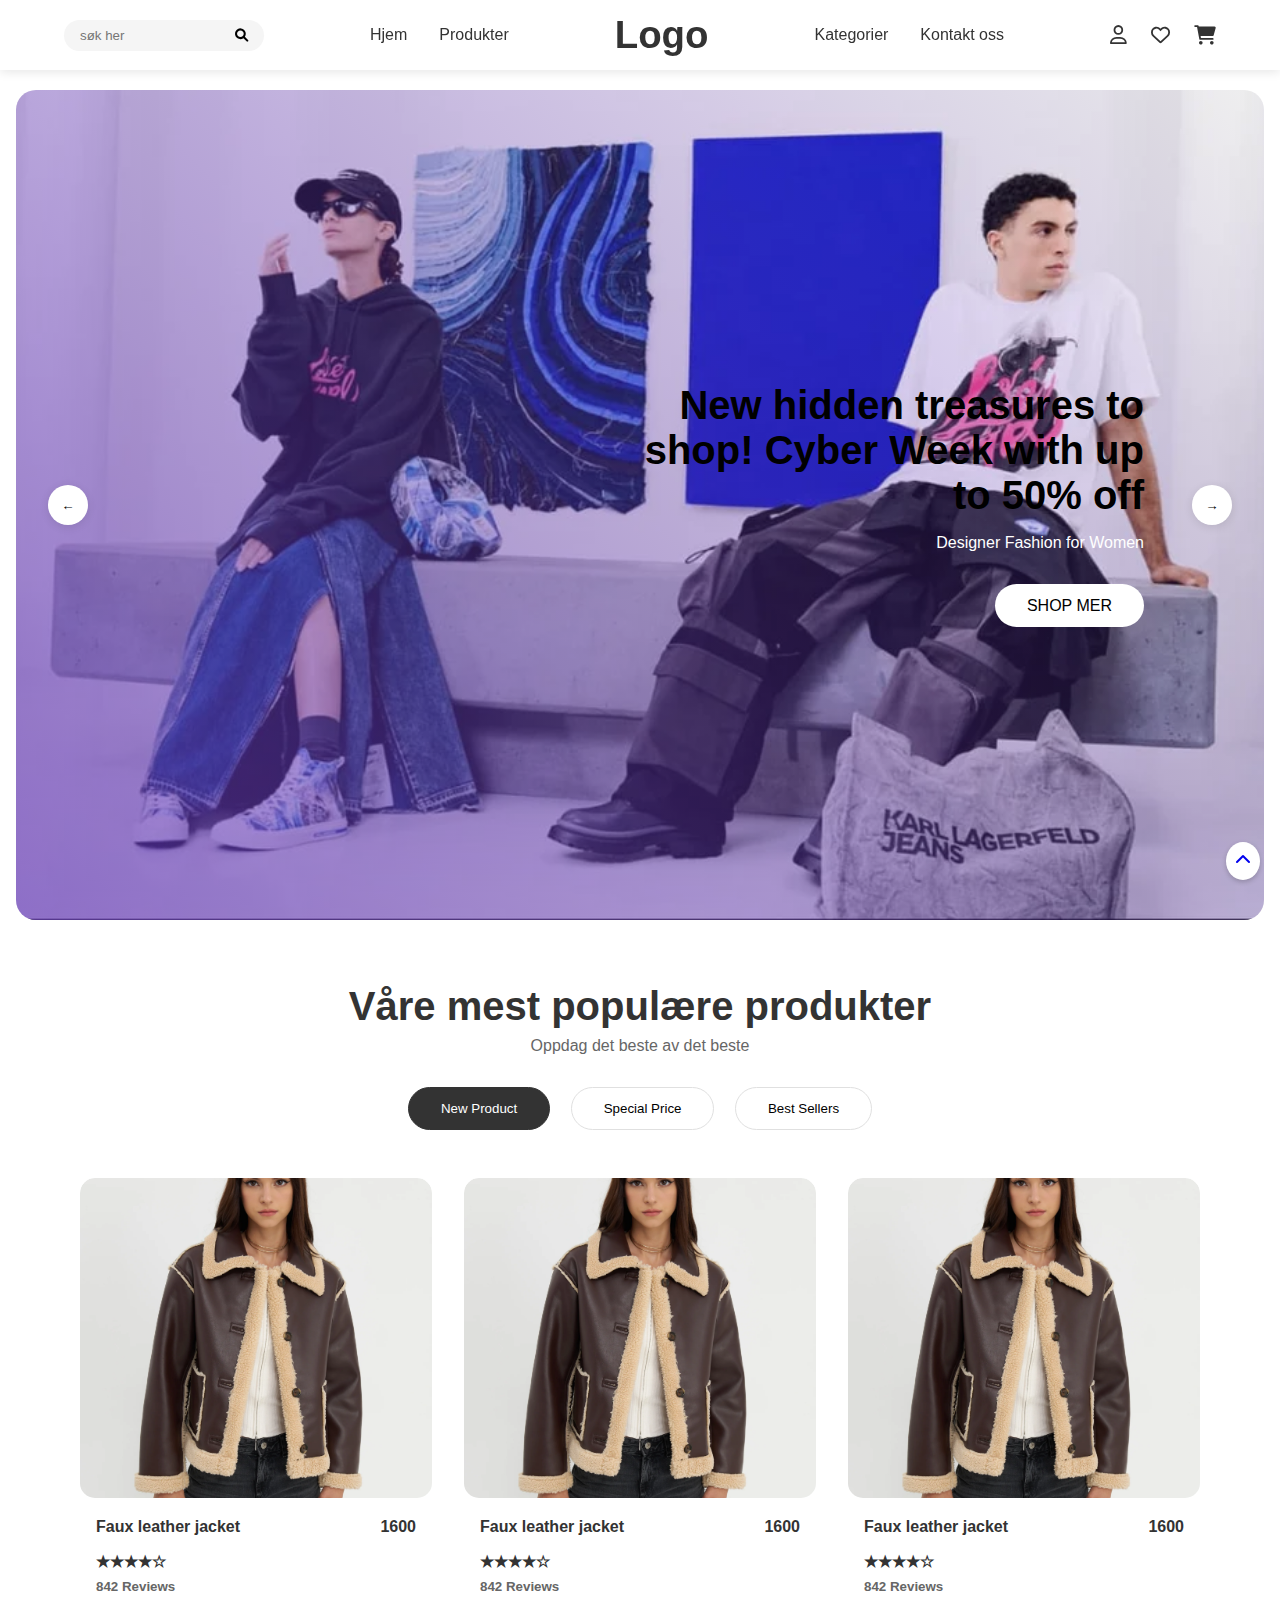
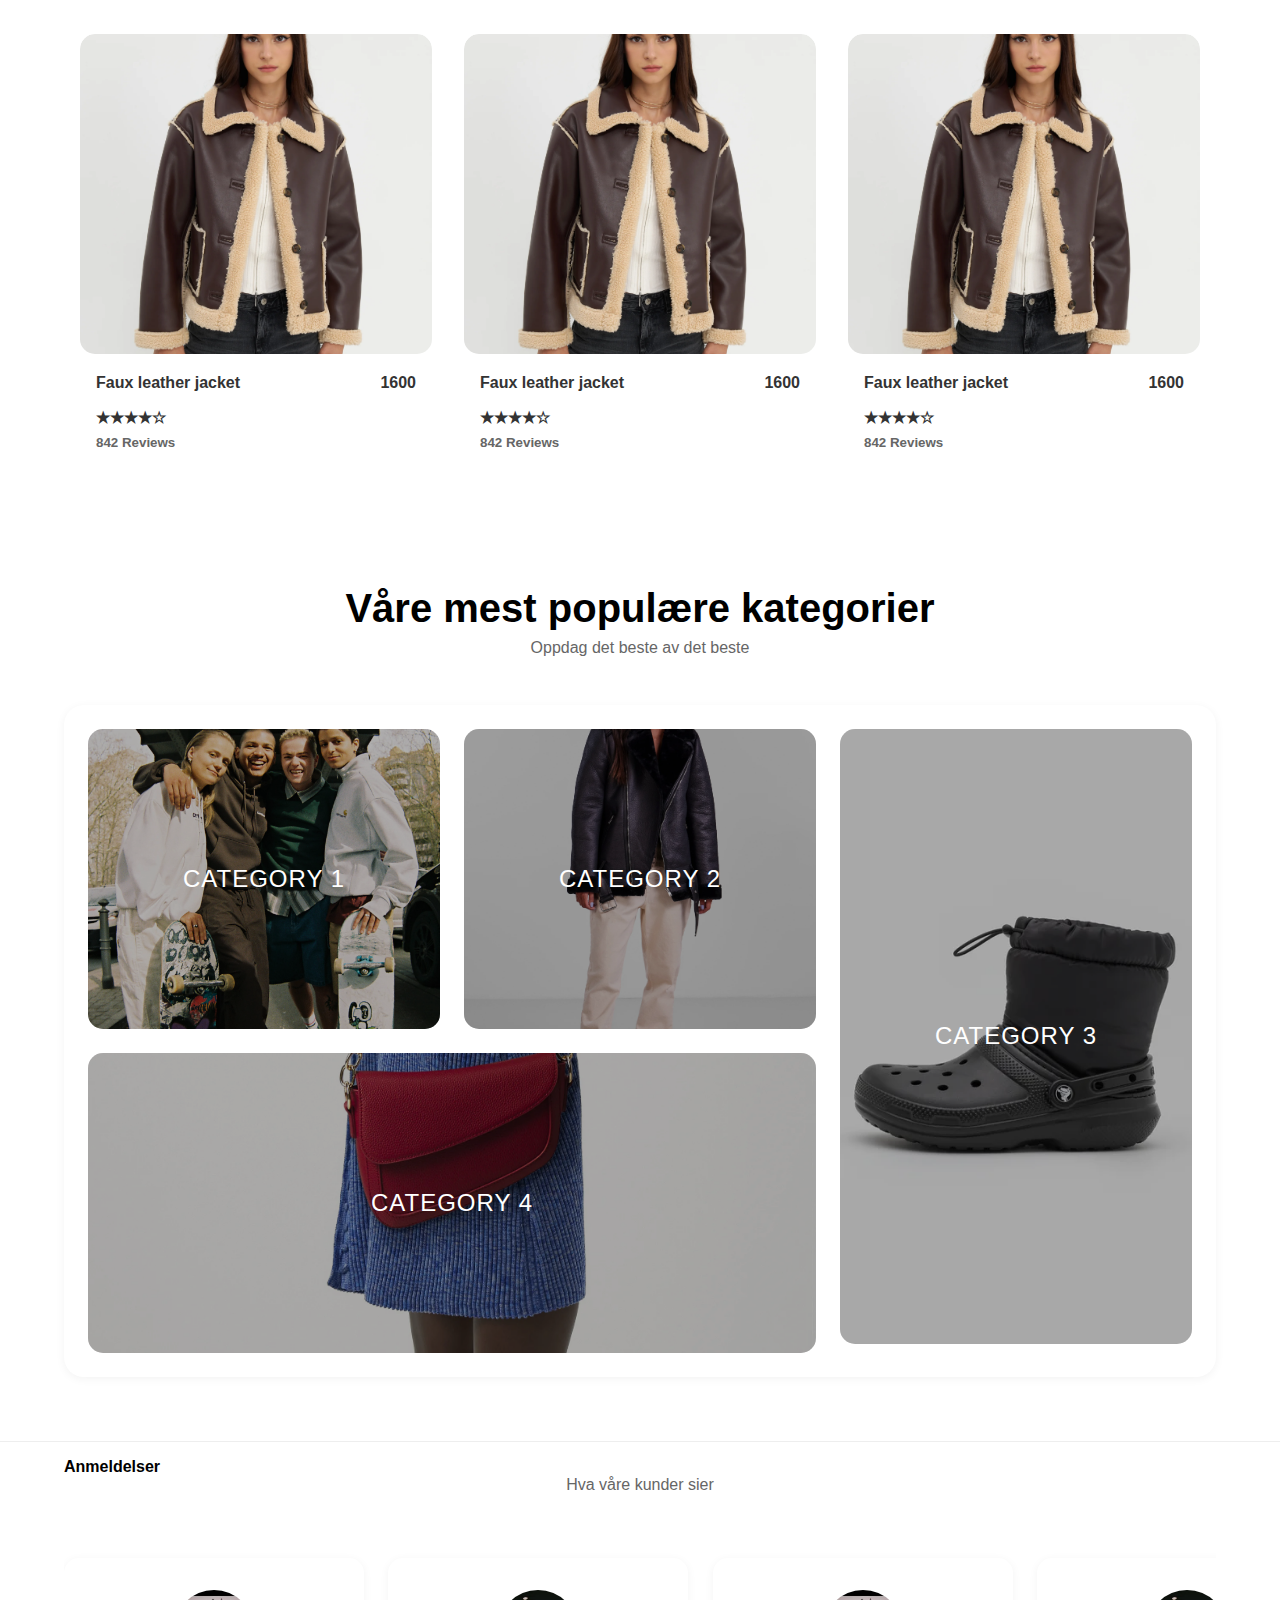
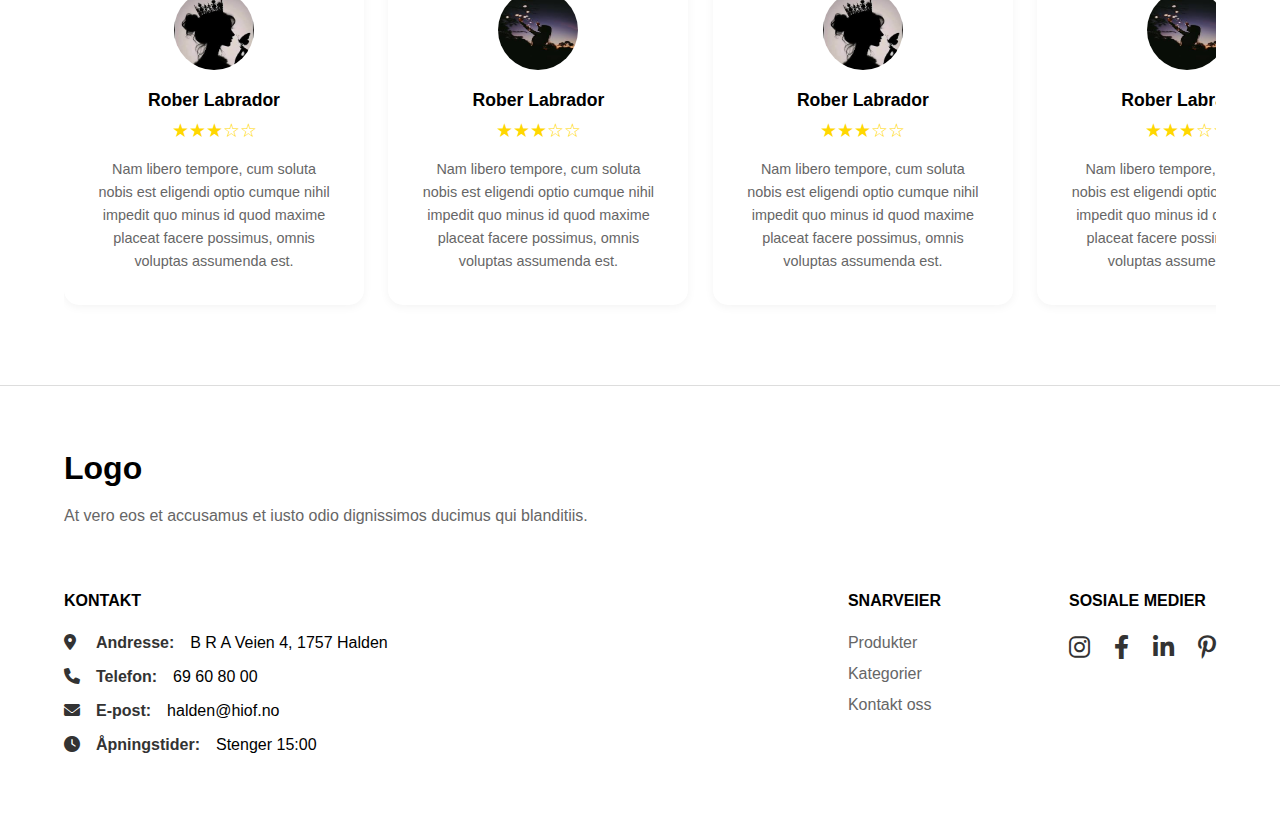
==== commit 7523bec7: "updated index" ====
--- a/index.html
+++ b/index.html
@@ -3,11 +3,12 @@
 <head>
     <meta charset="UTF-8">
     <meta name="viewport" content="width=device-width, initial-scale=1.0">
+    <meta name="description" content="Keza - Your fashion destination for quality clothing and accessories">
     <title>Keza Website</title>
     <link rel="stylesheet" href="css/style.css">
     <link rel="stylesheet" href="https://cdnjs.cloudflare.com/ajax/libs/font-awesome/6.0.0/css/all.min.css">
 </head>
-<body>
+<body itemscope itemtype="https://schema.org/WebPage">
     <header>
         <form>
             <input type="text" placeholder="søk her">
@@ -21,13 +22,18 @@
                 <li><a href="#product">Produkter</a></li>
             </ul>
         </nav>
+
         <a href="index.html" class="logo1"><h1>Logo</h1> </a> 
+
+        
+    
         <nav>
             <ul>
                 <li><a href="#categories">Kategorier</a></li>
                 <li><a href="#footer-contact">Kontakt oss</a></li>
             </ul>
         </nav>
+    
         <nav class="user-nav">
             <ul>
                 <li><a href="#account" aria-label="My Account">
@@ -42,6 +48,7 @@
             </ul>
         </nav>
     </header>
+
     <main>
         <section class="hero section">
             <img class="section-background" src="images/navpic.jpg" alt="">
@@ -58,83 +65,137 @@
                 <a href="#product" class="cta">SHOP MER </a>
             </article>
         </section>
-        <section class="products" id="product">
-            <h2>Våre mest populære produkter</h2>
-            <p>Oppdag det beste av det beste</p>
-            <nav class="filter-nav">
-                <button class="active">New Product</button>
-                <button>Special Price</button>
-                <button>Best Sellers</button>
+        <section class="products" id="product" itemscope itemtype="https://schema.org/ItemList">
+            
+            <h2 itemprop="name">Våre mest populære produkter</h2>
+            <p itemprop="description">Oppdag det beste av det beste</p>
+            
+            <nav class="filter-nav" aria-label="Product filters">
+                <button class="active" aria-pressed="true">New Product</button>
+                <button aria-pressed="false">Special Price</button>
+                <button aria-pressed="false">Best Sellers</button>
             </nav>
-            <div  class="product-grid"> 
-                <article class="product">
-                    <a  href="product.html" class="product1">
-                        <img src="images/evenjacket.jpg" alt="Product">
-                        <h3>Faux leather jacket <span>Kr 1600</span></h3>
-                        <data value="4">★★★★☆</data>
-                        <small>842 Reviews</small>
-                    </a>   
-                </article>
-                <article class="product">
-                    <a  href="product.html" class="product1">
-                        <img src="images/purpledress.jpg" alt="Product">
-                        <h3>BELTED GEORGETTE DRESS <span>Kr 500</span></h3>
-                        <data value="4">★★★★☆</data>
-                        <small>842 Reviews</small>
-                    </a>   
-                </article>
-                <article class="product">
-                    <a  href="product.html" class="product1">
-                        <img src="images/reddress.jpg" alt="Product">
-                        <h3>VMWILLOW <span>Kr 500</span></h3>
-                        <data value="4">★★★★☆</data>
-                        <small>842 Reviews</small>
-                    </a>   
-                </article>
-                <article class="product">
-                    <a  href="product.html" class="product1">
-                        <img src="images/bluedress.jpg" alt="Product">
-                        <h3>Day dress - augua <span>Kr 400</span></h3>
-                        <data value="4">★★★★☆</data>
-                        <small>842 Reviews</small>
-                    </a>   
-                </article>
-                <article class="product">
-                    <a  href="product.html" class="product1">
-                        <img src="images/adidassamba.jpg" alt="Product">
-                        <h3>SAMBA OG - Trainers<span>Kr 1300</span></h3>
-                        <data value="4">★★★★☆</data>
-                        <small>842 Reviews</small>
-                    </a>   
-                </article>
-                <article class="product">
-                    <a  href="product.html" class="product1">
-                        <img src="images/valationbag.jpg" alt="Product">
-                        <h3>ALEXIA - Handbag - perla <span>Kr 1500</span></h3>
-                        <data value="4">★★★★☆</data>
-                        <small>842 Reviews</small>
+           
+            <div class="product-grid" role="list"> 
+                <article class="product" itemscope itemtype="https://schema.org/Product" role="listitem">
+                    <a href="product.html" class="product1">
+                        <img src="images/evenjacket.jpg" alt="Faux leather jacket" itemprop="image">
+                        <h3><span itemprop="name">Faux leather jacket</span> 
+                            <span itemprop="offers" itemscope itemtype="https://schema.org/Offer">
+                                <span itemprop="price">1600</span>
+                                <meta itemprop="priceCurrency" content="NOK">
+                            </span>
+                        </h3>
+                        <div itemprop="aggregateRating" itemscope itemtype="https://schema.org/AggregateRating">
+                            <data value="4" itemprop="ratingValue">★★★★☆</data>
+                            <meta itemprop="reviewCount" content="842">
+                            <small>842 Reviews</small>
+                        </div>
+                    </a>   
+                </article>
+                <article class="product" itemscope itemtype="https://schema.org/Product" role="listitem">
+                    <a href="product.html" class="product1">
+                        <img src="images/evenjacket.jpg" alt="Faux leather jacket" itemprop="image">
+                        <h3><span itemprop="name">Faux leather jacket</span> 
+                            <span itemprop="offers" itemscope itemtype="https://schema.org/Offer">
+                                <span itemprop="price">1600</span>
+                                <meta itemprop="priceCurrency" content="NOK">
+                            </span>
+                        </h3>
+                        <div itemprop="aggregateRating" itemscope itemtype="https://schema.org/AggregateRating">
+                            <data value="4" itemprop="ratingValue">★★★★☆</data>
+                            <meta itemprop="reviewCount" content="842">
+                            <small>842 Reviews</small>
+                        </div>
+                    </a>   
+                </article>
+                <article class="product" itemscope itemtype="https://schema.org/Product" role="listitem">
+                    <a href="product.html" class="product1">
+                        <img src="images/evenjacket.jpg" alt="Faux leather jacket" itemprop="image">
+                        <h3><span itemprop="name">Faux leather jacket</span> 
+                            <span itemprop="offers" itemscope itemtype="https://schema.org/Offer">
+                                <span itemprop="price">1600</span>
+                                <meta itemprop="priceCurrency" content="NOK">
+                            </span>
+                        </h3>
+                        <div itemprop="aggregateRating" itemscope itemtype="https://schema.org/AggregateRating">
+                            <data value="4" itemprop="ratingValue">★★★★☆</data>
+                            <meta itemprop="reviewCount" content="842">
+                            <small>842 Reviews</small>
+                        </div>
+                    </a>   
+                </article>
+                <article class="product" itemscope itemtype="https://schema.org/Product" role="listitem">
+                    <a href="product.html" class="product1">
+                        <img src="images/evenjacket.jpg" alt="Faux leather jacket" itemprop="image">
+                        <h3><span itemprop="name">Faux leather jacket</span> 
+                            <span itemprop="offers" itemscope itemtype="https://schema.org/Offer">
+                                <span itemprop="price">1600</span>
+                                <meta itemprop="priceCurrency" content="NOK">
+                            </span>
+                        </h3>
+                        <div itemprop="aggregateRating" itemscope itemtype="https://schema.org/AggregateRating">
+                            <data value="4" itemprop="ratingValue">★★★★☆</data>
+                            <meta itemprop="reviewCount" content="842">
+                            <small>842 Reviews</small>
+                        </div>
+                    </a>   
+                </article>
+                <article class="product" itemscope itemtype="https://schema.org/Product" role="listitem">
+                    <a href="product.html" class="product1">
+                        <img src="images/evenjacket.jpg" alt="Faux leather jacket" itemprop="image">
+                        <h3><span itemprop="name">Faux leather jacket</span> 
+                            <span itemprop="offers" itemscope itemtype="https://schema.org/Offer">
+                                <span itemprop="price">1600</span>
+                                <meta itemprop="priceCurrency" content="NOK">
+                            </span>
+                        </h3>
+                        <div itemprop="aggregateRating" itemscope itemtype="https://schema.org/AggregateRating">
+                            <data value="4" itemprop="ratingValue">★★★★☆</data>
+                            <meta itemprop="reviewCount" content="842">
+                            <small>842 Reviews</small>
+                        </div>
+                    </a>   
+                </article>
+                <article class="product" itemscope itemtype="https://schema.org/Product" role="listitem">
+                    <a href="product.html" class="product1">
+                        <img src="images/evenjacket.jpg" alt="Faux leather jacket" itemprop="image">
+                        <h3><span itemprop="name">Faux leather jacket</span> 
+                            <span itemprop="offers" itemscope itemtype="https://schema.org/Offer">
+                                <span itemprop="price">1600</span>
+                                <meta itemprop="priceCurrency" content="NOK">
+                            </span>
+                        </h3>
+                        <div itemprop="aggregateRating" itemscope itemtype="https://schema.org/AggregateRating">
+                            <data value="4" itemprop="ratingValue">★★★★☆</data>
+                            <meta itemprop="reviewCount" content="842">
+                            <small>842 Reviews</small>
+                        </div>
                     </a>   
                 </article>
             </div>
         </section>
-        <section class="categories" id="categories">
+        <section class="categories" id="categories" itemscope itemtype="https://schema.org/ItemList">
             <h2>Våre mest populære kategorier</h2>
             <p>Oppdag det beste av det beste</p>
+            
             <div class="category-grid">
-                <a href="#" class="category">
+                <a href="#" class="category" itemprop="itemListElement" itemscope itemtype="https://schema.org/ListItem">
                     <img src="images/Streetwear.jpg" alt="Category 1">
                     <h3>CATEGORY 1</h3>
                 </a>
-                <a href="#" class="category">
+                
+                <a href="#" class="category" itemprop="itemListElement" itemscope itemtype="https://schema.org/ListItem">
                     <img src="images/piecesjacket.jpg" alt="Category 2">
                     <h3>CATEGORY 2</h3>
                 </a>
-                <a href="#" class="category">
+        
+                <a href="#" class="category" itemprop="itemListElement" itemscope itemtype="https://schema.org/ListItem">
                     <img src="images/crocs.jpg" alt="Category 3">
                     <h3>CATEGORY 3</h3>
                 </a>
         
-                <a href="#" class="category">
+                <a href="#" class="category" itemprop="itemListElement" itemscope itemtype="https://schema.org/ListItem">
                     <img src="images/Accessories.jpg" alt="Category 4">
                     <h3>CATEGORY 4</h3>
                 </a>
@@ -143,6 +204,7 @@
         <section class="reviews">
             <h2>Anmeldelser</h2>
             <p>Hva våre kunder sier</p>
+            
             <div class="reviews-grid">
                 <article class="review">
                     <img src="images/profile3.jpg" alt="Reviewer">
@@ -150,18 +212,21 @@
                     <p class="rating">★★★☆☆</p>
                     <p>Nam libero tempore, cum soluta nobis est eligendi optio cumque nihil impedit quo minus id quod maxime placeat facere possimus, omnis voluptas assumenda est.</p>
                 </article>
+        
                 <article class="review">
                     <img src="images/profile4.jpg" alt="Reviewer">
                     <h3>Rober Labrador</h3>
                     <p class="rating">★★★☆☆</p>
                     <p>Nam libero tempore, cum soluta nobis est eligendi optio cumque nihil impedit quo minus id quod maxime placeat facere possimus, omnis voluptas assumenda est.</p>
                 </article>
+        
                 <article class="review">
                     <img src="images/profile3.jpg" alt="Reviewer">
                     <h3>Rober Labrador</h3>
                     <p class="rating">★★★☆☆</p>
                     <p>Nam libero tempore, cum soluta nobis est eligendi optio cumque nihil impedit quo minus id quod maxime placeat facere possimus, omnis voluptas assumenda est.</p>
                 </article>
+        
                 <article class="review">
                     <img src="images/profile4.jpg" alt="Reviewer">
                     <h3>Rober Labrador</h3>
@@ -171,41 +236,47 @@
             </div>
         </section>
     </main>
-    <footer>
+    <footer itemscope itemtype="https://schema.org/Organization">
         <hr class="separator">
         
         <section class="footer-content">
             <section class="footer-logo">
-                <h2>Logo</h2>
-                <p>At vero eos et accusamus et iusto odio dignissimos ducimus qui blanditiis.</p>
+                <h2 itemprop="name">Logo</h2>
+                <p itemprop="description">At vero eos et accusamus et iusto odio dignissimos ducimus qui blanditiis.</p>
             </section>
             
             <section class="footer-grid">
-                <section class="footer-contact" id="footer-contact">
+                <section class="footer-contact" id="footer-contact" itemscope itemtype="https://schema.org/LocalBusiness">
                     <h3>KONTAKT</h3>
                     <ul>
                         <li>
                             <i class="fas fa-map-marker-alt"></i>
                             <strong>Andresse:</strong>
-                            <span>B R A Veien 4, 1757 Halden</span>
+                            <span itemprop="address" itemscope itemtype="https://schema.org/PostalAddress">
+                                <span itemprop="streetAddress">B R A Veien 4</span>,
+                                <span itemprop="postalCode">1757</span>
+                                <span itemprop="addressLocality">Halden</span>
+                            </span>
                         </li>
                         <li>
                             <i class="fas fa-phone"></i>
                             <strong>Telefon:</strong>
-                            <span>69 60 80 00</span>
+                            <span itemprop="telephone">69 60 80 00</span>
                         </li>
                         <li>
                             <i class="fas fa-envelope"></i>
                             <strong>E-post:</strong>
-                            <span>halden@hiof.no</span>
+                            <span itemprop="email">halden@hiof.no</span>
                         </li>
                         <li>
                             <i class="fas fa-clock"></i>
                             <strong>Åpningstider:</strong>
-                            <span>Stenger 15:00</span>
+                            <span itemprop="openingHours">Stenger 15:00</span>
                         </li>
                     </ul>
                 </section>
+    
+               
     
                 <section class="footer-links">
                     <h3>SNARVEIER</h3>
@@ -218,16 +289,19 @@
     
                 <section class="footer-social">
                     <h3>SOSIALE MEDIER</h3>
-                    <nav class="social-links">
-                        <a href="#" aria-label="Instagram"><i class="fab fa-instagram"></i></a>
-                        <a href="#" aria-label="Facebook"><i class="fab fa-facebook-f"></i></a>
-                        <a href="#" aria-label="LinkedIn"><i class="fab fa-linkedin-in"></i></a>
-                        <a href="#" aria-label="Pinterest"><i class="fab fa-pinterest-p"></i></a>
+                    <nav class="social-links" aria-label="Social media links">
+                        <a href="#" aria-label="Follow us on Instagram"><i class="fab fa-instagram"></i></a>
+                        <a href="#" aria-label="Follow us on Facebook"><i class="fab fa-facebook-f"></i></a>
+                        <a href="#" aria-label="Follow us on LinkedIn"><i class="fab fa-linkedin-in"></i></a>
+                        <a href="#" aria-label="Follow us on Pinterest"><i class="fab fa-pinterest-p"></i></a>
                     </nav>
                 </section>
             </section>
         </section>
     </footer>
+    <a href="#" class="back-to-top" aria-label="Back to top">
+        <i class="fas fa-chevron-up"></i>
+    </a>
     
 </body>
 </html>--- a/css/style.css
+++ b/css/style.css
@@ -2131,3 +2131,41 @@
     }
 }
 
+
+.skip-to-content {
+    position: absolute;
+    left: -9999px;
+    z-index: 999;
+    padding: 1em;
+    background-color: white;
+    color: black;
+    text-decoration: none;
+}
+
+.skip-to-content:focus {
+    left: 50%;
+    transform: translateX(-50%);
+}
+
+.back-to-top {
+    position: fixed;
+    bottom: 20px;
+    right: 20px;
+    background: white;
+    padding: 10px;
+    border-radius: 50%;
+    box-shadow: 0 2px 5px rgba(0,0,0,0.2);
+    z-index: 1000;
+}
+
+.visually-hidden {
+    position: absolute !important;
+    width: 1px !important;
+    height: 1px !important;
+    padding: 0 !important;
+    margin: -1px !important;
+    overflow: hidden !important;
+    clip: rect(0,0,0,0) !important;
+    white-space: nowrap !important;
+    border: 0 !important;
+}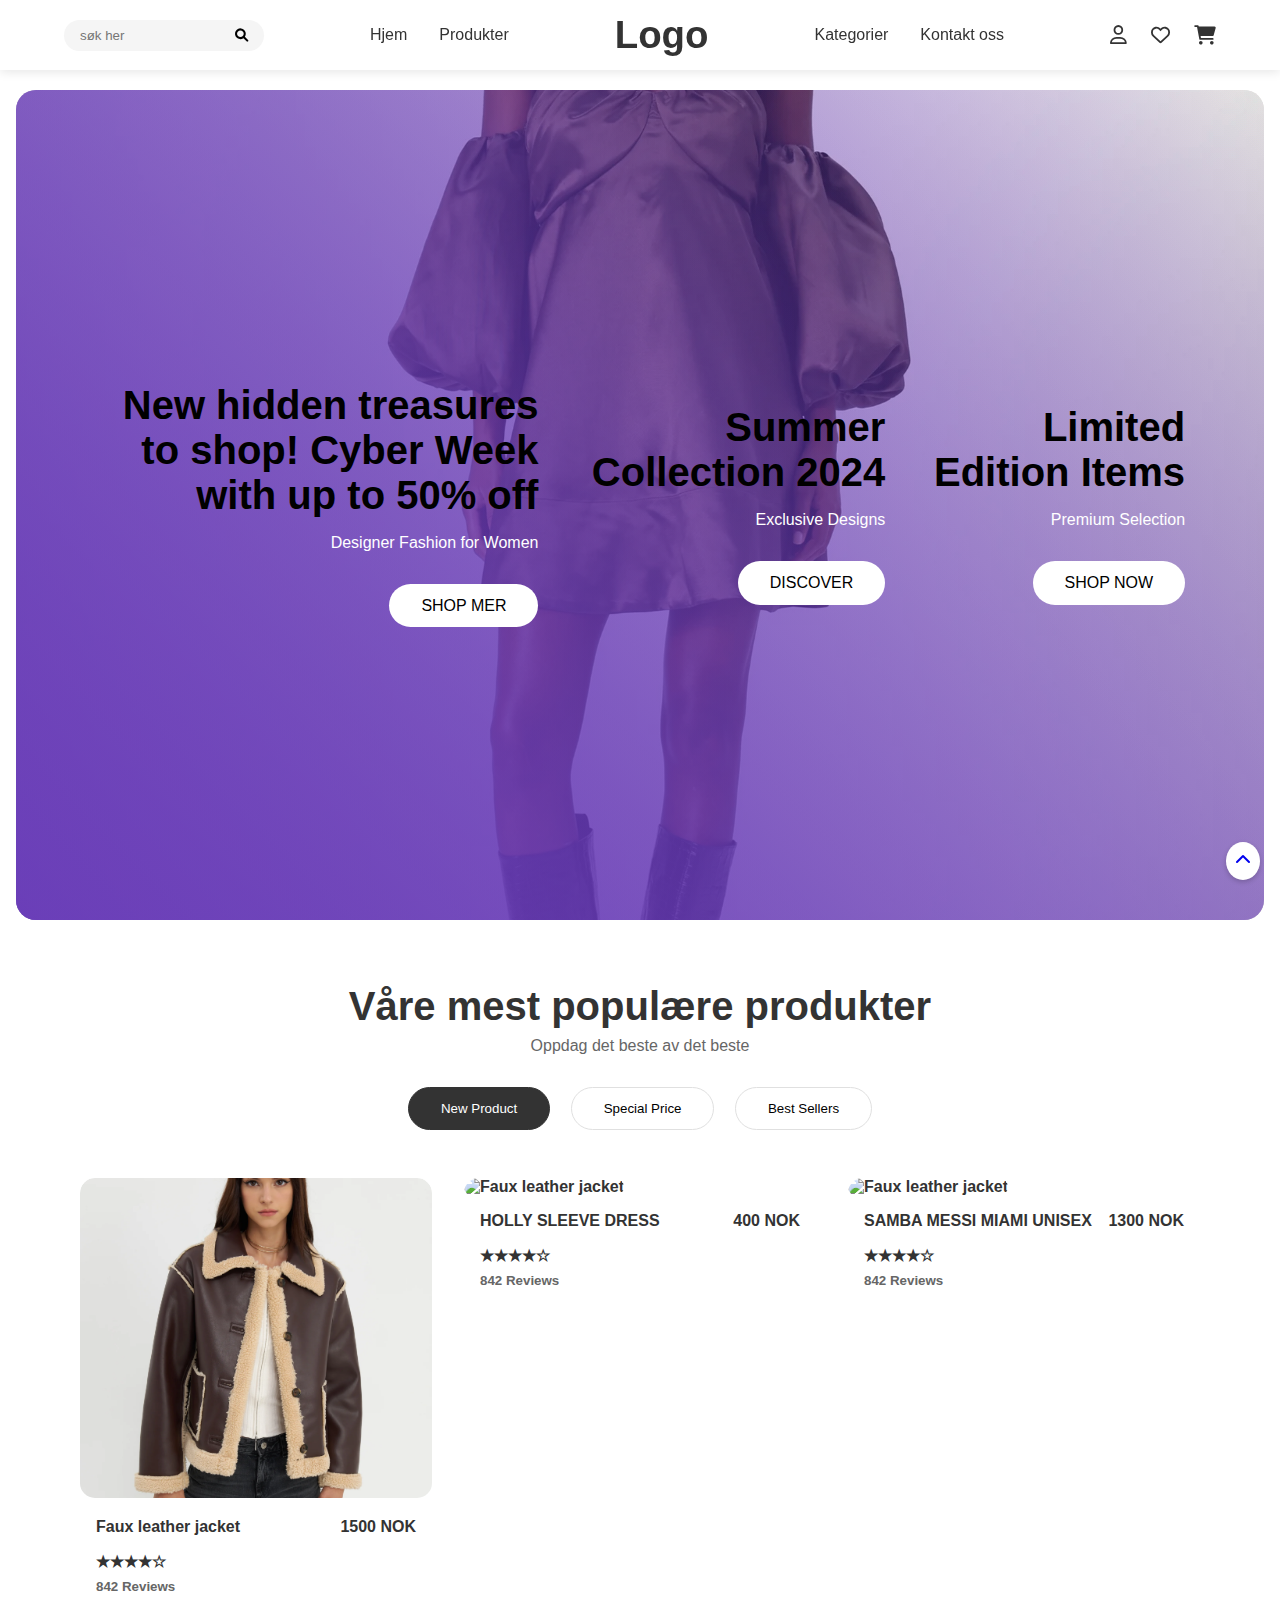
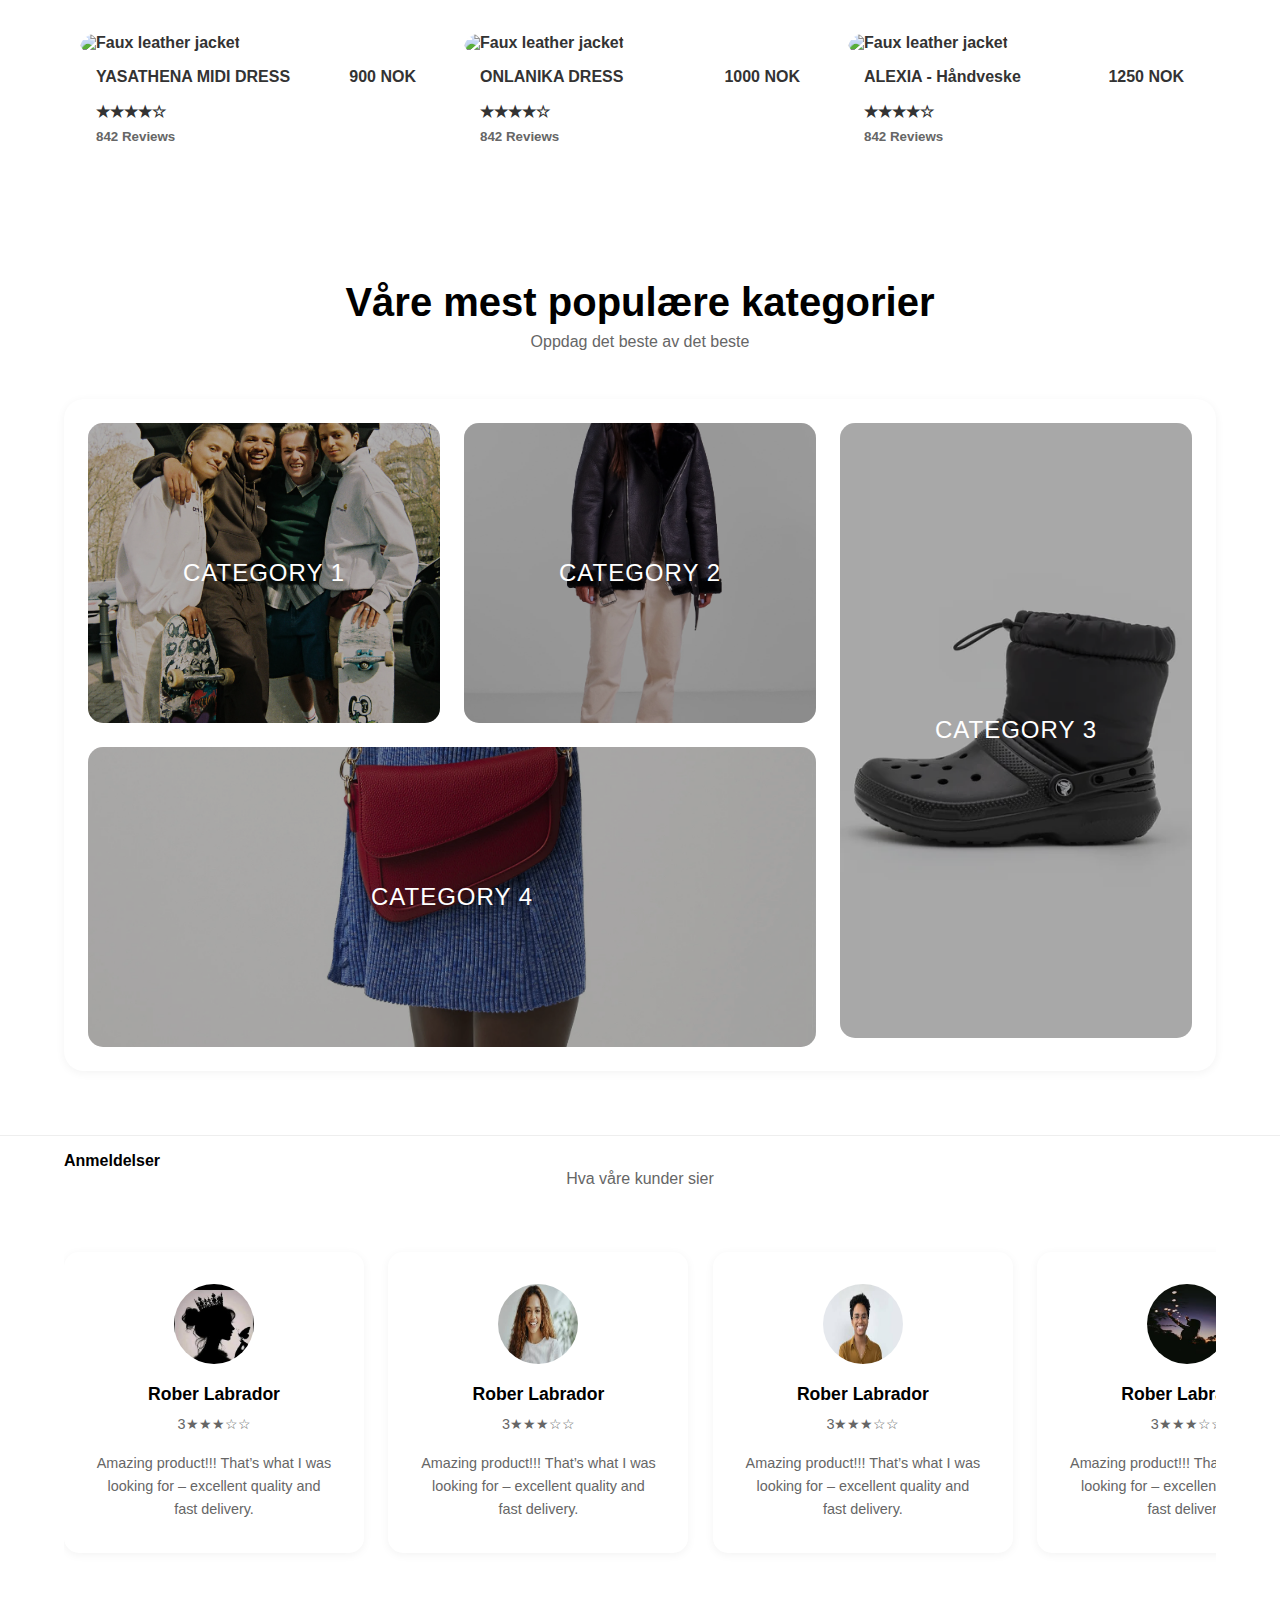
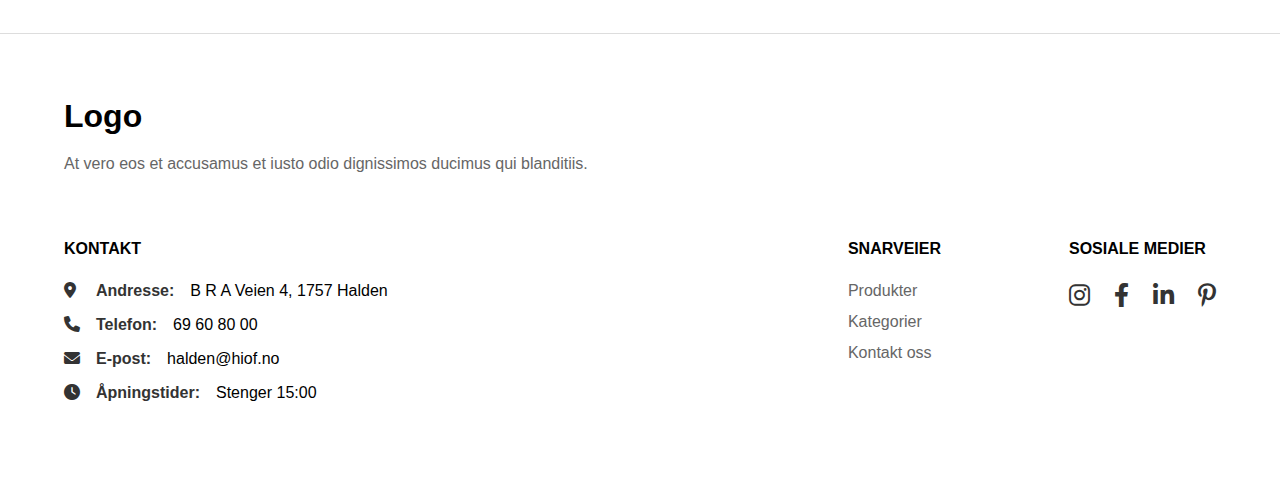
==== commit 8ecbf9b2: "updated the index page" ====
--- a/index.html
+++ b/index.html
@@ -18,8 +18,8 @@
         </form>
         <nav>
             <ul>
-                <li><a href="#">Hjem</a></li>
-                <li><a href="#product">Produkter</a></li>
+                <li><a href="index.html">Hjem</a></li>
+                <li><a href="index.html#product">Produkter</a></li>
             </ul>
         </nav>
 
@@ -51,19 +51,50 @@
 
     <main>
         <section class="hero section">
-            <img class="section-background" src="images/navpic.jpg" alt="">
-            <span class="section-overlay"></span>
-            <button class="prev">←</button>
-            <button class="next">→</button>
-            <article class="section-content">
-                <h2>
-                    New hidden treasures to shop!
-                    Cyber Week with up to 50% off
-                    
-                </h2>
-                <p>Designer Fashion for Women </p>
-                <a href="#product" class="cta">SHOP MER </a>
-            </article>
+            <!--  this part is my navigation that is on the top  -->
+            <input type="radio" name="slider" id="slide1" checked>
+            <input type="radio" name="slider" id="slide2">
+            <input type="radio" name="slider" id="slide3">
+        
+            <!--  this is my first slid at  my navigation -->
+            <section class="slide">
+                <img class="section-background" src="images/unisexsamba.jpg" alt="Adidas Samba">
+                <span class="section-overlay"></span>
+                <article class="section-content">
+                    <h2>New hidden treasures to shop! Cyber Week with up to 50% off</h2>
+                    <p>Designer Fashion for Women</p>
+                    <a href="#product" class="cta">SHOP MER</a>
+                </article>
+            </section>
+        
+            <!--this is my second slid at  my navigation  -->
+            <section class="slide">
+                <img class="section-background" src="images/silverpic.jpg" alt="Second slide">
+                <span class="section-overlay"></span>
+                <article class="section-content">
+                    <h2>Summer Collection 2024</h2>
+                    <p>Exclusive Designs</p>
+                    <a href="#product" class="cta">DISCOVER</a>
+                </article>
+            </section>
+        
+            <!-- this is my thrid slid at  my navigation -->
+            <section class="slide">
+                <img class="section-background" src="images/blackgirl.jpg" alt="Third slide">
+                <span class="section-overlay"></span>
+                <article class="section-content">
+                    <h2>Limited Edition Items</h2>
+                    <p>Premium Selection</p>
+                    <a href="#limited" class="cta">SHOP NOW</a>
+                </article>
+            </section>
+        
+            <!--  this code i used it to just have the 3 dotes on the slids images -->
+            <section class="slider-nav">
+                <label for="slide1" class="slide-dot"></label>
+                <label for="slide2" class="slide-dot"></label>
+                <label for="slide3" class="slide-dot"></label>
+            </section>
         </section>
         <section class="products" id="product" itemscope itemtype="https://schema.org/ItemList">
             
@@ -75,14 +106,14 @@
                 <button aria-pressed="false">Special Price</button>
                 <button aria-pressed="false">Best Sellers</button>
             </nav>
-           
+           <!-- this part is the one for the product part it has the link of the product.html -->
             <div class="product-grid" role="list"> 
                 <article class="product" itemscope itemtype="https://schema.org/Product" role="listitem">
                     <a href="product.html" class="product1">
                         <img src="images/evenjacket.jpg" alt="Faux leather jacket" itemprop="image">
                         <h3><span itemprop="name">Faux leather jacket</span> 
                             <span itemprop="offers" itemscope itemtype="https://schema.org/Offer">
-                                <span itemprop="price">1600</span>
+                                <span itemprop="price">1500 NOK</span>
                                 <meta itemprop="priceCurrency" content="NOK">
                             </span>
                         </h3>
@@ -95,82 +126,82 @@
                 </article>
                 <article class="product" itemscope itemtype="https://schema.org/Product" role="listitem">
                     <a href="product.html" class="product1">
-                        <img src="images/evenjacket.jpg" alt="Faux leather jacket" itemprop="image">
-                        <h3><span itemprop="name">Faux leather jacket</span> 
-                            <span itemprop="offers" itemscope itemtype="https://schema.org/Offer">
-                                <span itemprop="price">1600</span>
-                                <meta itemprop="priceCurrency" content="NOK">
-                            </span>
-                        </h3>
-                        <div itemprop="aggregateRating" itemscope itemtype="https://schema.org/AggregateRating">
-                            <data value="4" itemprop="ratingValue">★★★★☆</data>
-                            <meta itemprop="reviewCount" content="842">
-                            <small>842 Reviews</small>
-                        </div>
-                    </a>   
-                </article>
-                <article class="product" itemscope itemtype="https://schema.org/Product" role="listitem">
-                    <a href="product.html" class="product1">
-                        <img src="images/evenjacket.jpg" alt="Faux leather jacket" itemprop="image">
-                        <h3><span itemprop="name">Faux leather jacket</span> 
-                            <span itemprop="offers" itemscope itemtype="https://schema.org/Offer">
-                                <span itemprop="price">1600</span>
-                                <meta itemprop="priceCurrency" content="NOK">
-                            </span>
-                        </h3>
-                        <div itemprop="aggregateRating" itemscope itemtype="https://schema.org/AggregateRating">
-                            <data value="4" itemprop="ratingValue">★★★★☆</data>
-                            <meta itemprop="reviewCount" content="842">
-                            <small>842 Reviews</small>
-                        </div>
-                    </a>   
-                </article>
-                <article class="product" itemscope itemtype="https://schema.org/Product" role="listitem">
-                    <a href="product.html" class="product1">
-                        <img src="images/evenjacket.jpg" alt="Faux leather jacket" itemprop="image">
-                        <h3><span itemprop="name">Faux leather jacket</span> 
-                            <span itemprop="offers" itemscope itemtype="https://schema.org/Offer">
-                                <span itemprop="price">1600</span>
-                                <meta itemprop="priceCurrency" content="NOK">
-                            </span>
-                        </h3>
-                        <div itemprop="aggregateRating" itemscope itemtype="https://schema.org/AggregateRating">
-                            <data value="4" itemprop="ratingValue">★★★★☆</data>
-                            <meta itemprop="reviewCount" content="842">
-                            <small>842 Reviews</small>
-                        </div>
-                    </a>   
-                </article>
-                <article class="product" itemscope itemtype="https://schema.org/Product" role="listitem">
-                    <a href="product.html" class="product1">
-                        <img src="images/evenjacket.jpg" alt="Faux leather jacket" itemprop="image">
-                        <h3><span itemprop="name">Faux leather jacket</span> 
-                            <span itemprop="offers" itemscope itemtype="https://schema.org/Offer">
-                                <span itemprop="price">1600</span>
-                                <meta itemprop="priceCurrency" content="NOK">
-                            </span>
-                        </h3>
-                        <div itemprop="aggregateRating" itemscope itemtype="https://schema.org/AggregateRating">
-                            <data value="4" itemprop="ratingValue">★★★★☆</data>
-                            <meta itemprop="reviewCount" content="842">
-                            <small>842 Reviews</small>
-                        </div>
-                    </a>   
-                </article>
-                <article class="product" itemscope itemtype="https://schema.org/Product" role="listitem">
-                    <a href="product.html" class="product1">
-                        <img src="images/evenjacket.jpg" alt="Faux leather jacket" itemprop="image">
-                        <h3><span itemprop="name">Faux leather jacket</span> 
-                            <span itemprop="offers" itemscope itemtype="https://schema.org/Offer">
-                                <span itemprop="price">1600</span>
-                                <meta itemprop="priceCurrency" content="NOK">
-                            </span>
-                        </h3>
-                        <div itemprop="aggregateRating" itemscope itemtype="https://schema.org/AggregateRating">
-                            <data value="4" itemprop="ratingValue">★★★★☆</data>
-                            <meta itemprop="reviewCount" content="842">
-                            <small>842 Reviews</small>
-                        </div>
+                        <img src="images/reddress.jpg" alt="Faux leather jacket" itemprop="image">
+                        <h3><span itemprop="name">HOLLY SLEEVE DRESS </span> 
+                            <span itemprop="offers" itemscope itemtype="https://schema.org/Offer">
+                                <span itemprop="price">400 NOK</span>
+                                <meta itemprop="priceCurrency" content="NOK">
+                            </span>
+                        </h3>
+                        <section itemprop="aggregateRating" itemscope itemtype="https://schema.org/AggregateRating">
+                            <data value="4" itemprop="ratingValue">★★★★☆</data>
+                            <meta itemprop="reviewCount" content="842">
+                            <small>842 Reviews</small>
+                        </section>
+                    </a>   
+                </article>
+                <article class="product" itemscope itemtype="https://schema.org/Product" role="listitem">
+                    <a href="product.html" class="product1">
+                        <img src="images/adidassamba.jpg" alt="Faux leather jacket" itemprop="image">
+                        <h3><span itemprop="name">SAMBA MESSI MIAMI UNISEX</span> 
+                            <span itemprop="offers" itemscope itemtype="https://schema.org/Offer">
+                                <span itemprop="price">1300 NOK</span>
+                                <meta itemprop="priceCurrency" content="NOK">
+                            </span>
+                        </h3>
+                        <section itemprop="aggregateRating" itemscope itemtype="https://schema.org/AggregateRating">
+                            <data value="4" itemprop="ratingValue">★★★★☆</data>
+                            <meta itemprop="reviewCount" content="842">
+                            <small>842 Reviews</small>
+                        </section>
+                    </a>   
+                </article>
+                <article class="product" itemscope itemtype="https://schema.org/Product" role="listitem">
+                    <a href="product.html" class="product1">
+                        <img src="images/bluedress.jpg" alt="Faux leather jacket" itemprop="image">
+                        <h3><span itemprop="name">YASATHENA MIDI DRESS </span> 
+                            <span itemprop="offers" itemscope itemtype="https://schema.org/Offer">
+                                <span itemprop="price">900 NOK</span>
+                                <meta itemprop="priceCurrency" content="NOK">
+                            </span>
+                        </h3>
+                        <section itemprop="aggregateRating" itemscope itemtype="https://schema.org/AggregateRating">
+                            <data value="4" itemprop="ratingValue">★★★★☆</data>
+                            <meta itemprop="reviewCount" content="842">
+                            <small>842 Reviews</small>
+                        </section>
+                    </a>   
+                </article>
+                <article class="product" itemscope itemtype="https://schema.org/Product" role="listitem">
+                    <a href="product.html" class="product1">
+                        <img src="images/pinkdress.jpg" alt="Faux leather jacket" itemprop="image">
+                        <h3><span itemprop="name">ONLANIKA DRESS</span> 
+                            <span itemprop="offers" itemscope itemtype="https://schema.org/Offer">
+                                <span itemprop="price">1000 NOK</span>
+                                <meta itemprop="priceCurrency" content="NOK">
+                            </span>
+                        </h3>
+                        <section itemprop="aggregateRating" itemscope itemtype="https://schema.org/AggregateRating">
+                            <data value="4" itemprop="ratingValue">★★★★☆</data>
+                            <meta itemprop="reviewCount" content="842">
+                            <small>842 Reviews</small>
+                        </section>
+                    </a>   
+                </article>
+                <article class="product" itemscope itemtype="https://schema.org/Product" role="listitem">
+                    <a href="product.html" class="product1">
+                        <img src="images/valationbag.jpg" alt="Faux leather jacket" itemprop="image">
+                        <h3><span itemprop="name">ALEXIA - Håndveske</span> 
+                            <span itemprop="offers" itemscope itemtype="https://schema.org/Offer">
+                                <span itemprop="price">1250 NOK</span>
+                                <meta itemprop="priceCurrency" content="NOK">
+                            </span>
+                        </h3>
+                        <section itemprop="aggregateRating" itemscope itemtype="https://schema.org/AggregateRating">
+                            <data value="4" itemprop="ratingValue">★★★★☆</data>
+                            <meta itemprop="reviewCount" content="842">
+                            <small>842 Reviews</small>
+                        </section>
                     </a>   
                 </article>
             </div>
@@ -178,7 +209,7 @@
         <section class="categories" id="categories" itemscope itemtype="https://schema.org/ItemList">
             <h2>Våre mest populære kategorier</h2>
             <p>Oppdag det beste av det beste</p>
-            
+            <!-- same thing  there this the category part  the a grid-->
             <div class="category-grid">
                 <a href="#" class="category" itemprop="itemListElement" itemscope itemtype="https://schema.org/ListItem">
                     <img src="images/Streetwear.jpg" alt="Category 1">
@@ -201,38 +232,57 @@
                 </a>
             </div>
         </section>
-        <section class="reviews">
+        <section class="reviews" itemscope itemtype="https://schema.org/Review">
             <h2>Anmeldelser</h2>
             <p>Hva våre kunder sier</p>
             
             <div class="reviews-grid">
-                <article class="review">
-                    <img src="images/profile3.jpg" alt="Reviewer">
-                    <h3>Rober Labrador</h3>
-                    <p class="rating">★★★☆☆</p>
-                    <p>Nam libero tempore, cum soluta nobis est eligendi optio cumque nihil impedit quo minus id quod maxime placeat facere possimus, omnis voluptas assumenda est.</p>
-                </article>
-        
-                <article class="review">
-                    <img src="images/profile4.jpg" alt="Reviewer">
-                    <h3>Rober Labrador</h3>
-                    <p class="rating">★★★☆☆</p>
-                    <p>Nam libero tempore, cum soluta nobis est eligendi optio cumque nihil impedit quo minus id quod maxime placeat facere possimus, omnis voluptas assumenda est.</p>
-                </article>
-        
-                <article class="review">
-                    <img src="images/profile3.jpg" alt="Reviewer">
-                    <h3>Rober Labrador</h3>
-                    <p class="rating">★★★☆☆</p>
-                    <p>Nam libero tempore, cum soluta nobis est eligendi optio cumque nihil impedit quo minus id quod maxime placeat facere possimus, omnis voluptas assumenda est.</p>
-                </article>
-        
-                <article class="review">
-                    <img src="images/profile4.jpg" alt="Reviewer">
-                    <h3>Rober Labrador</h3>
-                    <p class="rating">★★★☆☆</p>
-                    <p>Nam libero tempore, cum soluta nobis est eligendi optio cumque nihil impedit quo minus id quod maxime placeat facere possimus, omnis voluptas assumenda est.</p>
-                </article>
+                <article class="review" itemscope itemtype="https://schema.org/Review">
+                    <img src="images/profile3.jpg" alt="Profile photo of Rober Labrador" itemprop="author">
+                    <h3 itemprop="author">Rober Labrador</h3>
+                    <section itemprop="reviewRating" itemscope itemtype="https://schema.org/Rating">
+                        <p class="rating">
+                            <span itemprop="ratingValue">3</span>★★★☆☆
+                        </p>
+                    </section>
+                    <p itemprop="reviewBody">Amazing product!!! That’s what I was looking for – excellent quality and fast delivery.</p>
+                </article>
+        
+                <article class="review" itemscope itemtype="https://schema.org/Review">
+                    <img src="images/profile1.jpg" alt="Profile photo of Rober Labrador" itemprop="author">
+                    <h3 itemprop="author">Rober Labrador</h3>
+                    <section itemprop="reviewRating" itemscope itemtype="https://schema.org/Rating">
+                        <p class="rating">
+                            <span itemprop="ratingValue">3</span>★★★☆☆
+                        </p>
+                    </section>
+                    <p itemprop="reviewBody"> Amazing product!!! That’s what I was looking for – excellent quality and fast delivery.</p>
+                </article>
+        
+        
+                <article class="review" itemscope itemtype="https://schema.org/Review">
+                    <img src="images/profile2.jpg" alt="Profile photo of Rober Labrador" itemprop="author">
+                    <h3 itemprop="author">Rober Labrador</h3>
+                    <section itemprop="reviewRating" itemscope itemtype="https://schema.org/Rating">
+                        <p class="rating">
+                            <span itemprop="ratingValue">3</span>★★★☆☆
+                        </p>
+                    </section>
+                    <p itemprop="reviewBody"> Amazing product!!! That’s what I was looking for – excellent quality and fast delivery.</p>
+                </article>
+        
+        
+                <article class="review" itemscope itemtype="https://schema.org/Review">
+                    <img src="images/profile4.jpg" alt="Profile photo of Rober Labrador" itemprop="author">
+                    <h3 itemprop="author">Rober Labrador</h3>
+                    <section itemprop="reviewRating" itemscope itemtype="https://schema.org/Rating">
+                        <p class="rating">
+                            <span itemprop="ratingValue">3</span>★★★☆☆
+                        </p>
+                    </section>
+                    <p itemprop="reviewBody">Amazing product!!! That’s what I was looking for – excellent quality and fast delivery.</p>
+                </article>
+        
             </div>
         </section>
     </main>
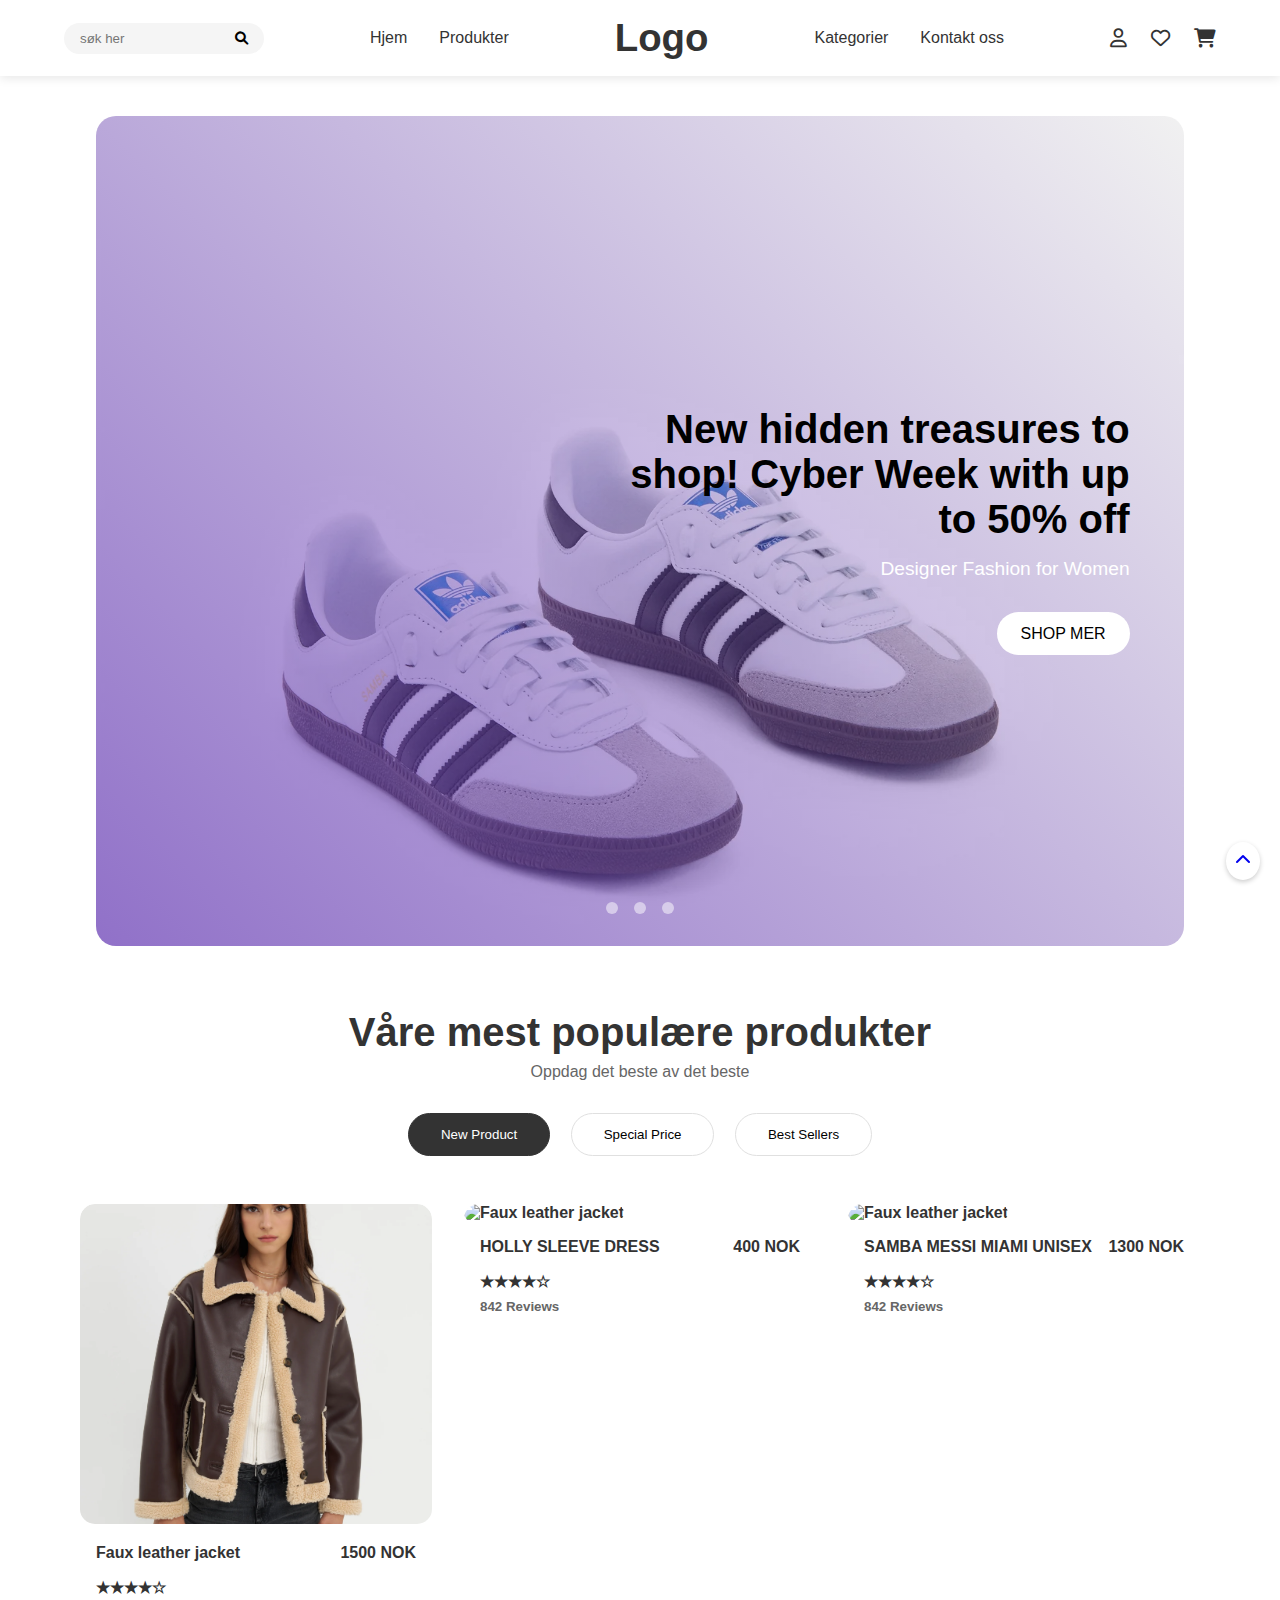
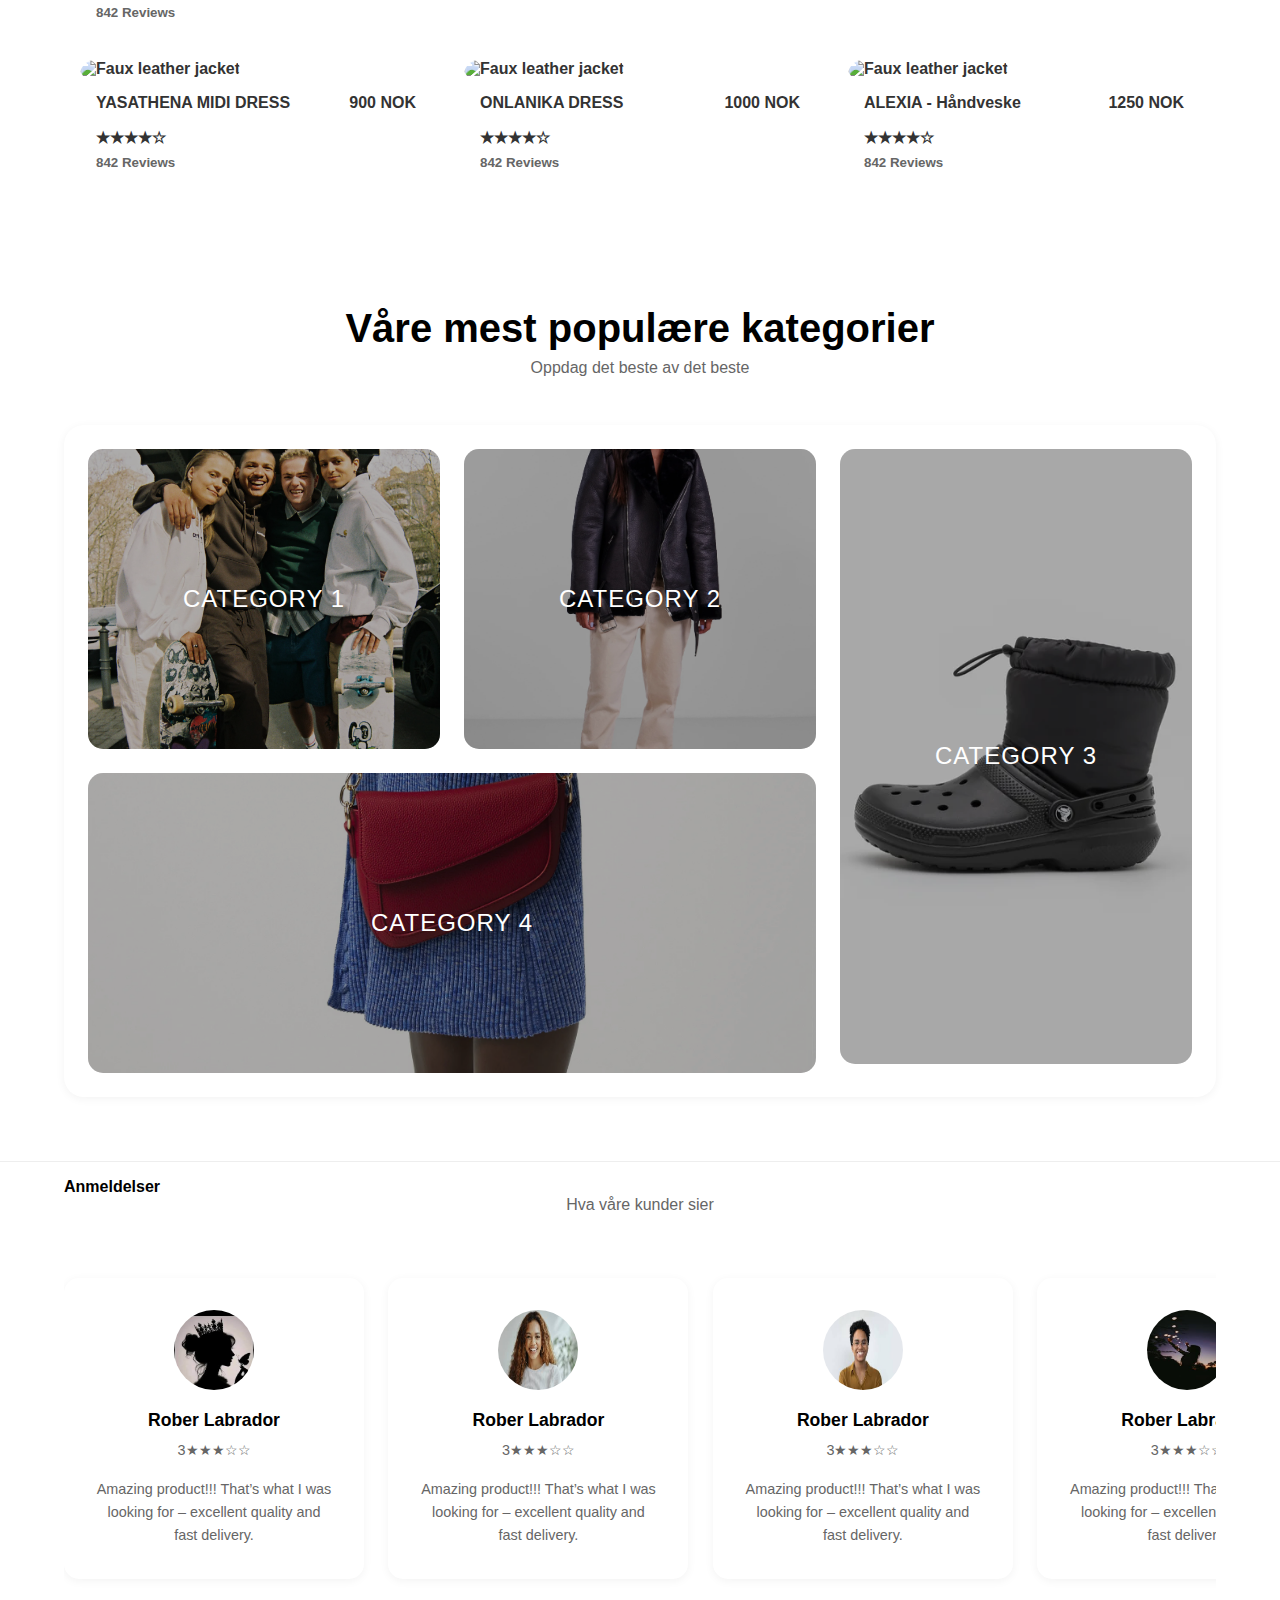
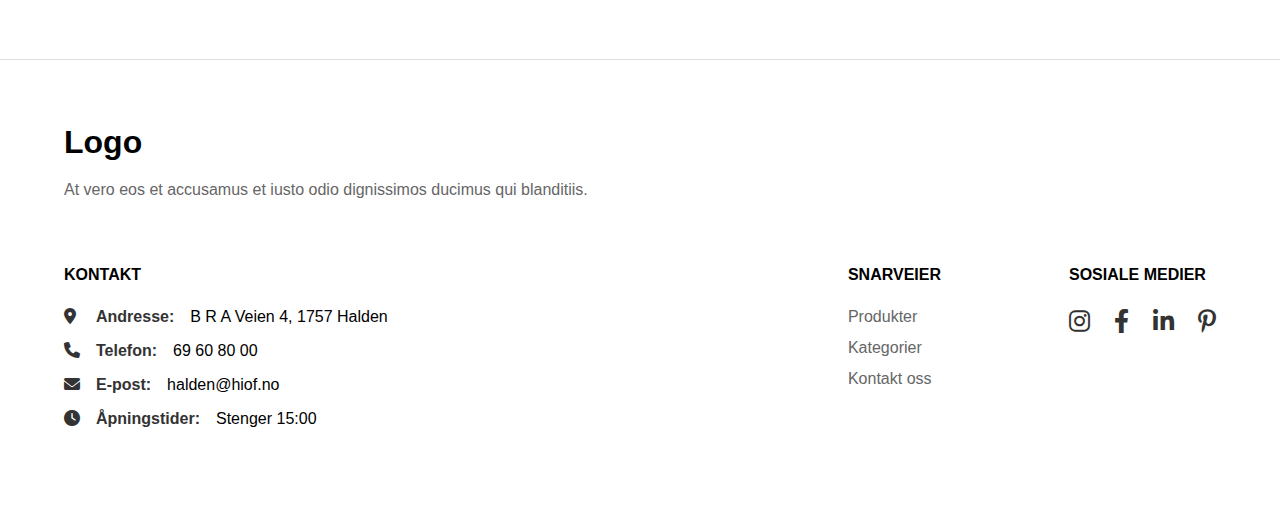
==== commit aae47c32: "update" ====
--- a/index.html
+++ b/index.html
@@ -67,7 +67,7 @@
                 </article>
             </section>
         
-            <!--this is my second slid at  my navigation  -->
+            <!--this is my second slid at  my navigation  if you click on discover it takes you to the product section  -->
             <section class="slide">
                 <img class="section-background" src="images/silverpic.jpg" alt="Second slide">
                 <span class="section-overlay"></span>
@@ -78,14 +78,14 @@
                 </article>
             </section>
         
-            <!-- this is my thrid slid at  my navigation -->
+            <!-- this is my thrid slid at  my navigation if you click on shop now you will go back to the product page -->
             <section class="slide">
                 <img class="section-background" src="images/blackgirl.jpg" alt="Third slide">
                 <span class="section-overlay"></span>
                 <article class="section-content">
                     <h2>Limited Edition Items</h2>
                     <p>Premium Selection</p>
-                    <a href="#limited" class="cta">SHOP NOW</a>
+                    <a href="#product" class="cta">SHOP NOW</a>
                 </article>
             </section>
         
@@ -349,6 +349,7 @@
             </section>
         </section>
     </footer>
+    <!--this a tag is the one you can use to back to the top  -->
     <a href="#" class="back-to-top" aria-label="Back to top">
         <i class="fas fa-chevron-up"></i>
     </a>
--- a/css/style.css
+++ b/css/style.css
@@ -1,3 +1,4 @@
+
 * { 
     margin: 0; 
     padding: 0; 
@@ -7,14 +8,10 @@
 body { 
     font-family: Arial, sans-serif;
     overflow-x: hidden;
-    padding-top: 70px; /* Added to account for fixed header */
-}
-
-/* Header Styles */
+}
+
+/*  this is my header Styles */
 header {
-    position: fixed;
-    top: 0;
-    left: 0;
     width: 100%;
     padding: 1rem 5%;
     background: white;
@@ -23,10 +20,9 @@
     justify-content: space-between;
     z-index: 1000;
     box-shadow: 0 2px 10px rgba(0,0,0,0.1);
-    height: 70px;
-}
-
-/* Search Form - matching original search-bar */
+}
+
+/*  this is my search form  */
 form {
     display: flex;
     align-items: center;
@@ -51,7 +47,7 @@
     cursor: pointer;
 }
 
-/* Navigation - keeping original nav styles */
+/*  this is the style of my navigation  */
 nav ul {
     display: flex;
     gap: 2rem;
@@ -69,7 +65,7 @@
     color: #666;
 }
 
-/* Logo - matching original logo class */
+/*  this is my logo style  */
 .logo1 {
     font-size: 1.2rem;
     font-weight: bold;
@@ -82,7 +78,7 @@
     text-decoration: none;
 }
 
-/* User Navigation - matching original user-actions */
+/*  this is the style User Navigation  */
 .user-nav ul {
     display: flex;
     gap: 1.5rem;
@@ -100,16 +96,59 @@
 }
 
 @media (max-width: 768px) {
+    header {
+        flex-direction: column;
+        gap: 1rem;
+        padding: 1rem 3%;
+        height: auto;
+    }
+
+    /* Top row - Logo and User Nav */
+    header > .logo1 {
+        order: 1;
+    }
+
+    header > .user-nav {
+        order: 2;
+    }
+
+    /* Search form */
+    header > form {
+        order: 3;
+        width: 100%;
+        max-width: 300px;
+    }
+
+    /* Main navigation sections */
+    header > nav:not(.user-nav) {
+        order: 4;
+        width: 100%;
+    }
+
+    /* Stack all navigation lists */
+    header > nav:not(.user-nav) ul {
+        flex-direction: column;
+        align-items: center;
+        gap: 0.8rem;
+        padding: 0.5rem 0;
+    }
+
+    /* Keep user navigation horizontal */
+    .user-nav ul {
+        flex-direction: row;
+        justify-content: center;
+        gap: 2rem;
+    }
     form,
     nav:not(.user-nav) {
-        display: none;
+        margin: 0.5rem 0;
     }
 }
 
 /* Section Common Styles */
 .section {
     position: relative;
-    min-height: calc(100vh - 70px); /* Adjusted for header height */
+    min-height: calc(100vh - 70px); 
     display: flex;
     align-items: center;
     justify-content: center;
@@ -119,7 +158,7 @@
 
 /* Hero Section Specific */
 .hero {
-    margin:  20px 1rem 0 1rem;
+    margin:  40px 6rem 0 6rem;
 }
 
 .section-background {
@@ -151,9 +190,18 @@
 .section-content {
     position: relative;
     z-index: 3;
-    max-width: 1200px;
-    width: 100%;
-}
+    max-width: 600px;
+    width: 100%;
+    text-align: right;
+    margin-left: auto; 
+    padding-right: 10%;
+    height: 100%;
+    display: flex;
+    flex-direction: column;
+    justify-content: center;
+    align-items: flex-end; 
+}
+
 
 .hero .section-content {
     text-align: right;
@@ -162,6 +210,7 @@
     padding-right: 5%;
 }
 
+
 .hero h2 {
     font-size: 2.5rem;
     margin-bottom: 1rem;
@@ -171,49 +220,88 @@
 .hero p {
     color: #fff;
     margin-bottom: 2rem;
-}
-
+    font-size: 1.2rem;
+}
+
+
+/* CTA button - adjusted to fit content */
 .cta {
     display: inline-block;
-    padding: 0.8rem 2rem;
+    padding: 0.8rem 1.5rem; /* Reduced horizontal padding */
     background: white;
     color: black;
     text-decoration: none;
     border-radius: 25px;
     font-weight: 500;
     transition: all 0.3s ease;
-}
+    width: auto; /* Let the button size match its content */
+    white-space: nowrap; /* Prevent text wrapping */
+}
+
 
 .cta:hover {
     transform: translateY(-2px);
     box-shadow: 0 4px 10px rgba(0,0,0,0.1);
 }
 /*  */
-.prev, .next {
+/* Add these new rules and modify your existing slider CSS */
+
+/* Slides */
+.slide {
     position: absolute;
-    top: 50%;
-    transform: translateY(-50%);
+    top: 0;
+    left: 0;
+    width: 100%;
+    height: 100%;
+    opacity: 0;
+    transition: opacity 0.5s ease-in-out;
+    /* Remove visibility: hidden */
+}
+
+/* Make first slide visible by default */
+.slide:first-child {
+    opacity: 1;
+}
+
+/* Navigation Dots */
+.slider-nav {
+    position: absolute;
+    bottom: 2rem;
+    left: 50%;
+    transform: translateX(-50%);
+    display: flex;
+    gap: 1rem;
+    z-index: 4;
+}
+
+.slide-dot {
+    width: 12px;
+    height: 12px;
+    border-radius: 50%;
+    background: rgba(255, 255, 255, 0.5);
+    cursor: pointer;
+    transition: background-color 0.3s ease;
+}
+
+/* Active dot state */
+#slide1:checked ~ .slider-nav label:nth-child(4),
+#slide2:checked ~ .slider-nav label:nth-child(5),
+#slide3:checked ~ .slider-nav label:nth-child(6) {
     background: white;
-    border: none;
-    border-radius: 50%;
-    width: 40px;
-    height: 40px;
-    cursor: pointer;
-    z-index: 4;
-    box-shadow: 0 2px 10px rgba(0,0,0,0.1);
-    display: flex;
-    align-items: center;
-    justify-content: center;
-    transition: all 0.3s ease;
-}
-
-.prev:hover, .next:hover {
-    transform: translateY(-50%) scale(1.1);
-    box-shadow: 0 6px 15px rgba(0,0,0,0.15);
-}
-
-.prev { left: 2rem; }
-.next { right: 2rem; }
+}
+
+/* Show selected slide */
+#slide1:checked ~ .slide:nth-of-type(1),
+#slide2:checked ~ .slide:nth-of-type(2),
+#slide3:checked ~ .slide:nth-of-type(3) {
+    opacity: 1;
+    z-index: 1;
+}
+
+/* Hide radio buttons */
+.slider-nav input[type="radio"] {
+    display: none;
+}
 
 /* Products Section Specific */
 .products .section-content {
@@ -233,11 +321,11 @@
 /* Responsive Design */
 @media (max-width: 768px) {
     .search-bar, nav ul { 
-        display: none; 
+        display: flex; 
     }
     
     .hero {
-        margin: 0 0.5rem;
+        margin: 0 2rem;
     }
     
     .section {
@@ -269,7 +357,7 @@
     }
     
     .hero {
-        margin: 0;
+        margin: 0 2rem;
         padding: 0;
     }
     
@@ -2168,4 +2256,6 @@
     clip: rect(0,0,0,0) !important;
     white-space: nowrap !important;
     border: 0 !important;
-}+}
+style.css
+Displaying index.html.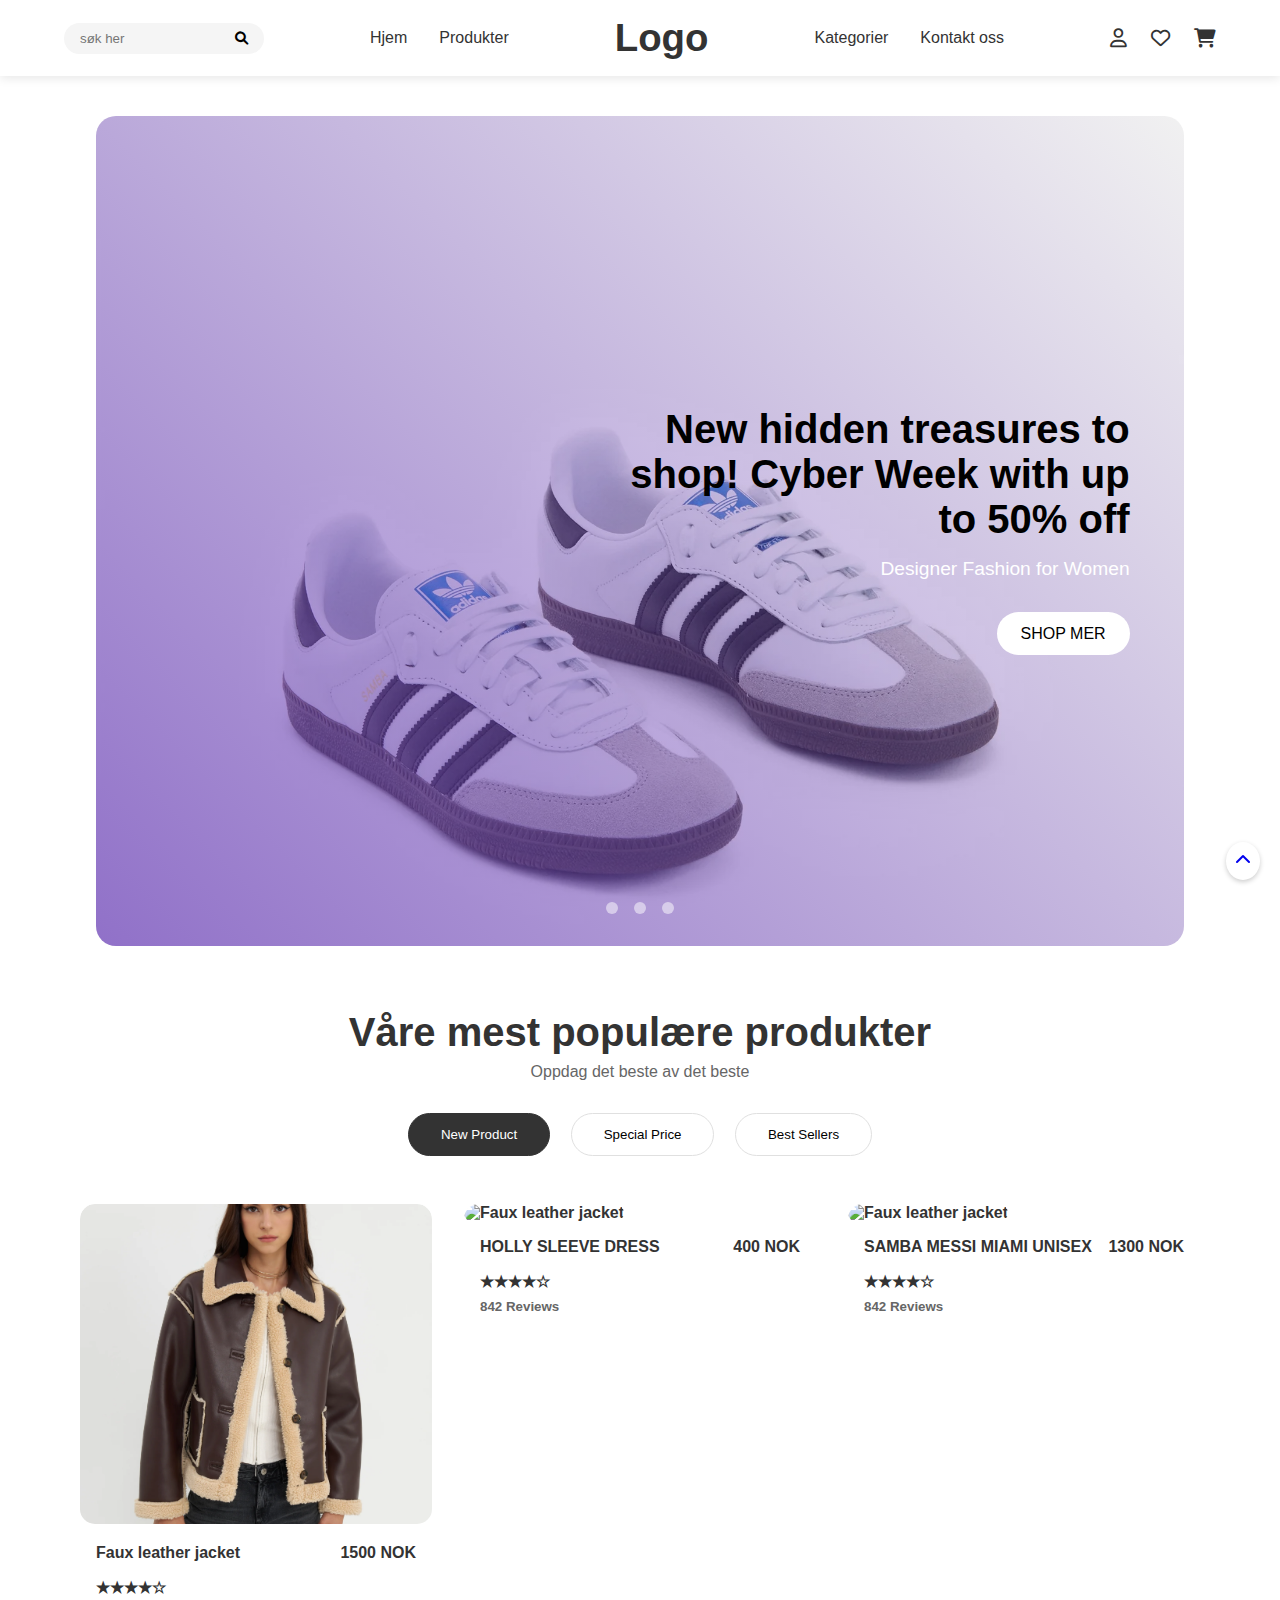
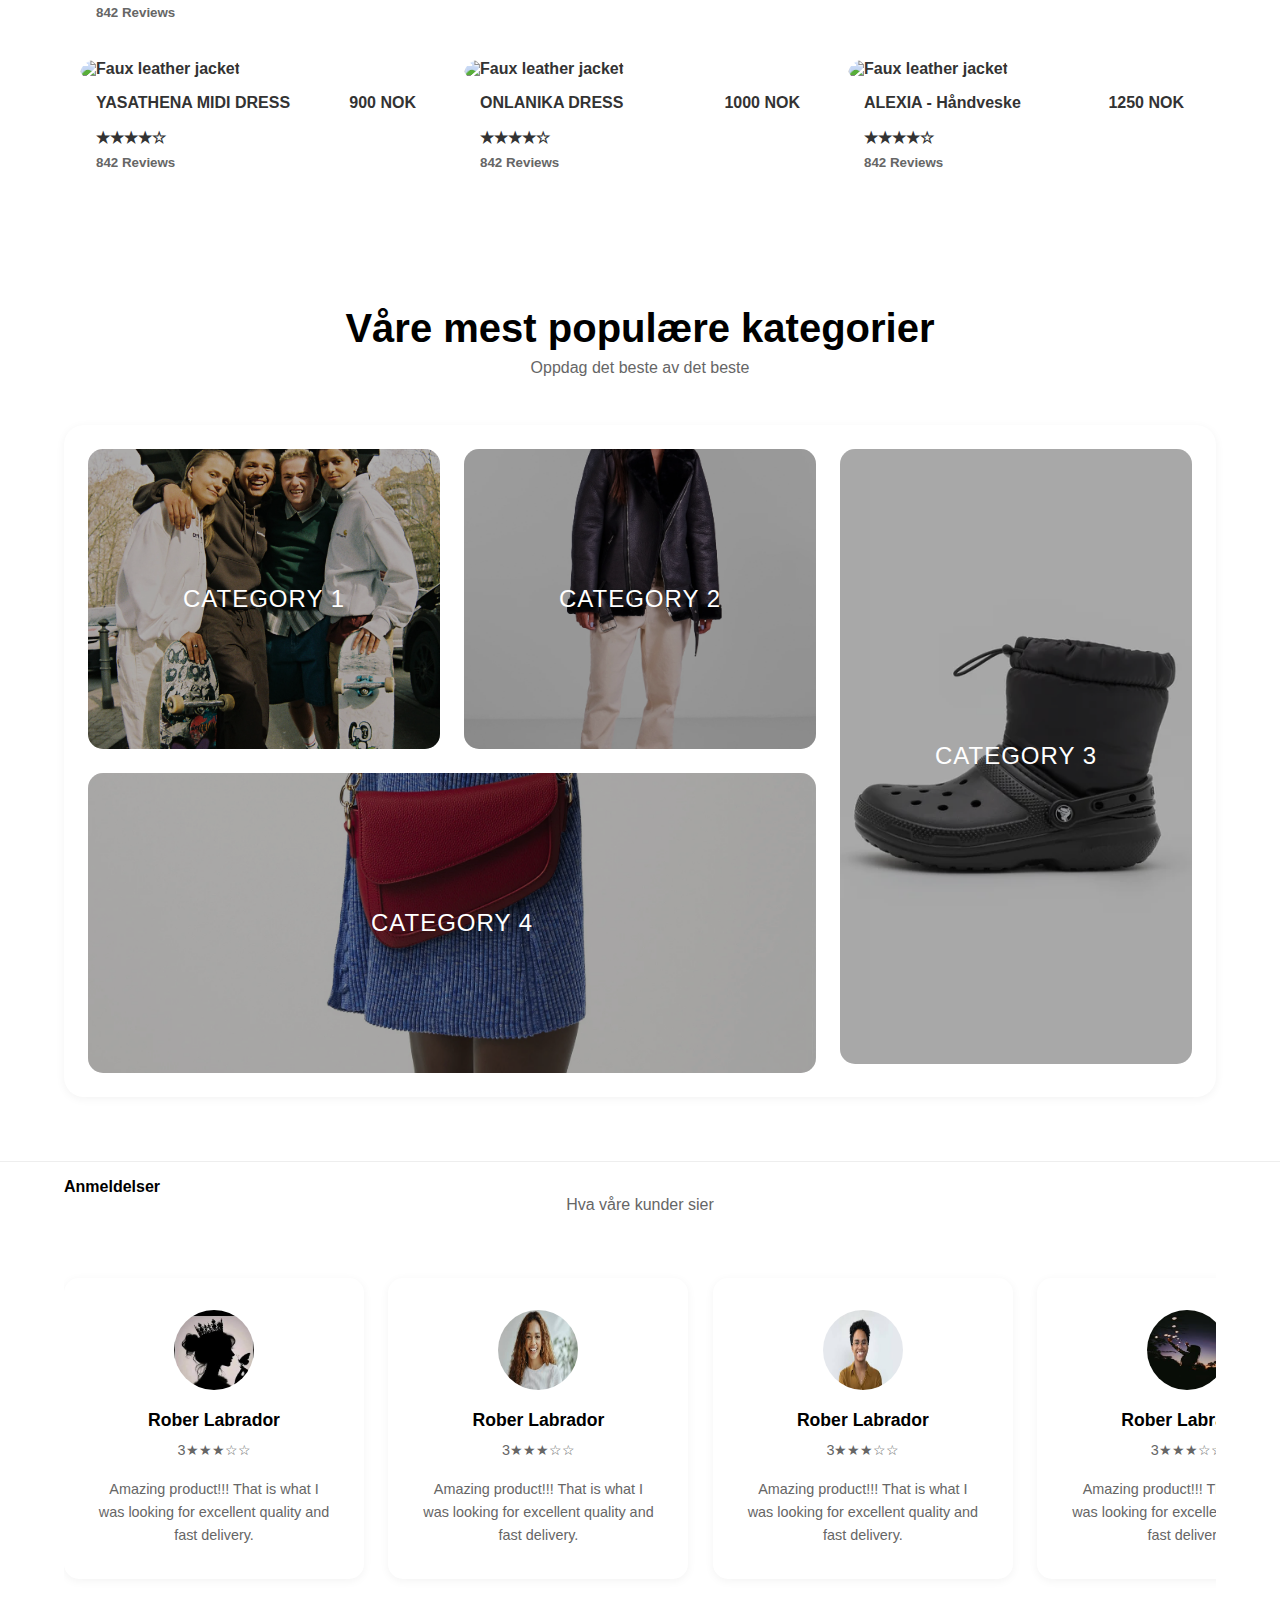
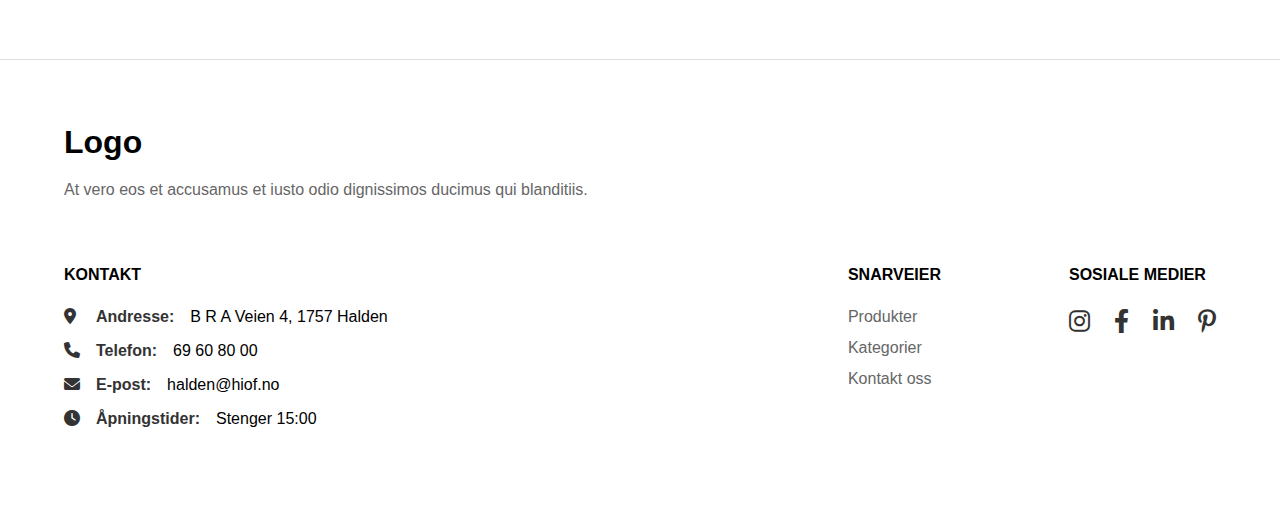
==== commit b3b65b2b: "update index.html" ====
--- a/index.html
+++ b/index.html
@@ -245,7 +245,7 @@
                             <span itemprop="ratingValue">3</span>★★★☆☆
                         </p>
                     </section>
-                    <p itemprop="reviewBody">Amazing product!!! That’s what I was looking for – excellent quality and fast delivery.</p>
+                    <p itemprop="reviewBody">Amazing product!!! That is what I was looking for excellent quality and fast delivery.</p>
                 </article>
         
                 <article class="review" itemscope itemtype="https://schema.org/Review">
@@ -256,7 +256,7 @@
                             <span itemprop="ratingValue">3</span>★★★☆☆
                         </p>
                     </section>
-                    <p itemprop="reviewBody"> Amazing product!!! That’s what I was looking for – excellent quality and fast delivery.</p>
+                    <p itemprop="reviewBody"> Amazing product!!! That is what I was looking for excellent quality and fast delivery.</p>
                 </article>
         
         
@@ -268,7 +268,7 @@
                             <span itemprop="ratingValue">3</span>★★★☆☆
                         </p>
                     </section>
-                    <p itemprop="reviewBody"> Amazing product!!! That’s what I was looking for – excellent quality and fast delivery.</p>
+                    <p itemprop="reviewBody"> Amazing product!!! That is what I was looking for  excellent quality and fast delivery.</p>
                 </article>
         
         
@@ -280,7 +280,7 @@
                             <span itemprop="ratingValue">3</span>★★★☆☆
                         </p>
                     </section>
-                    <p itemprop="reviewBody">Amazing product!!! That’s what I was looking for – excellent quality and fast delivery.</p>
+                    <p itemprop="reviewBody">Amazing product!!! That is what I was looking for  excellent quality and fast delivery.</p>
                 </article>
         
             </div>
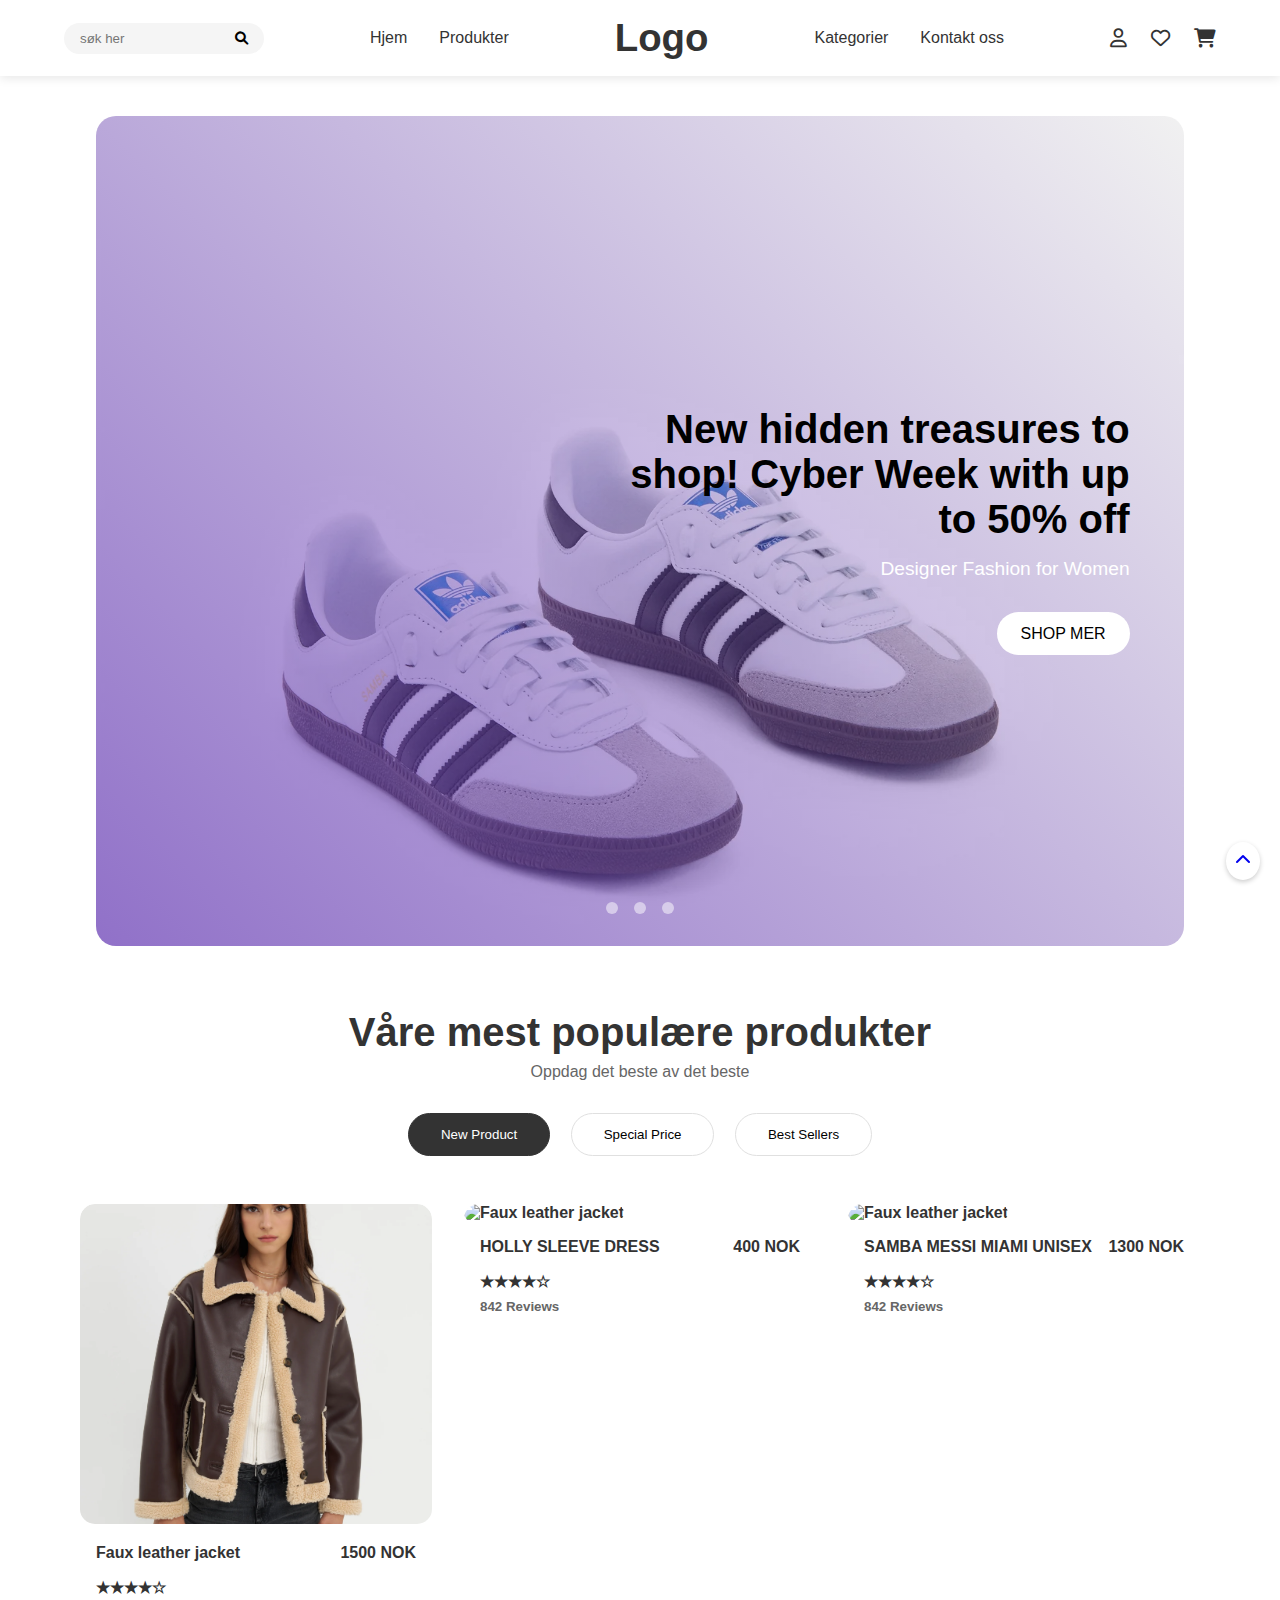
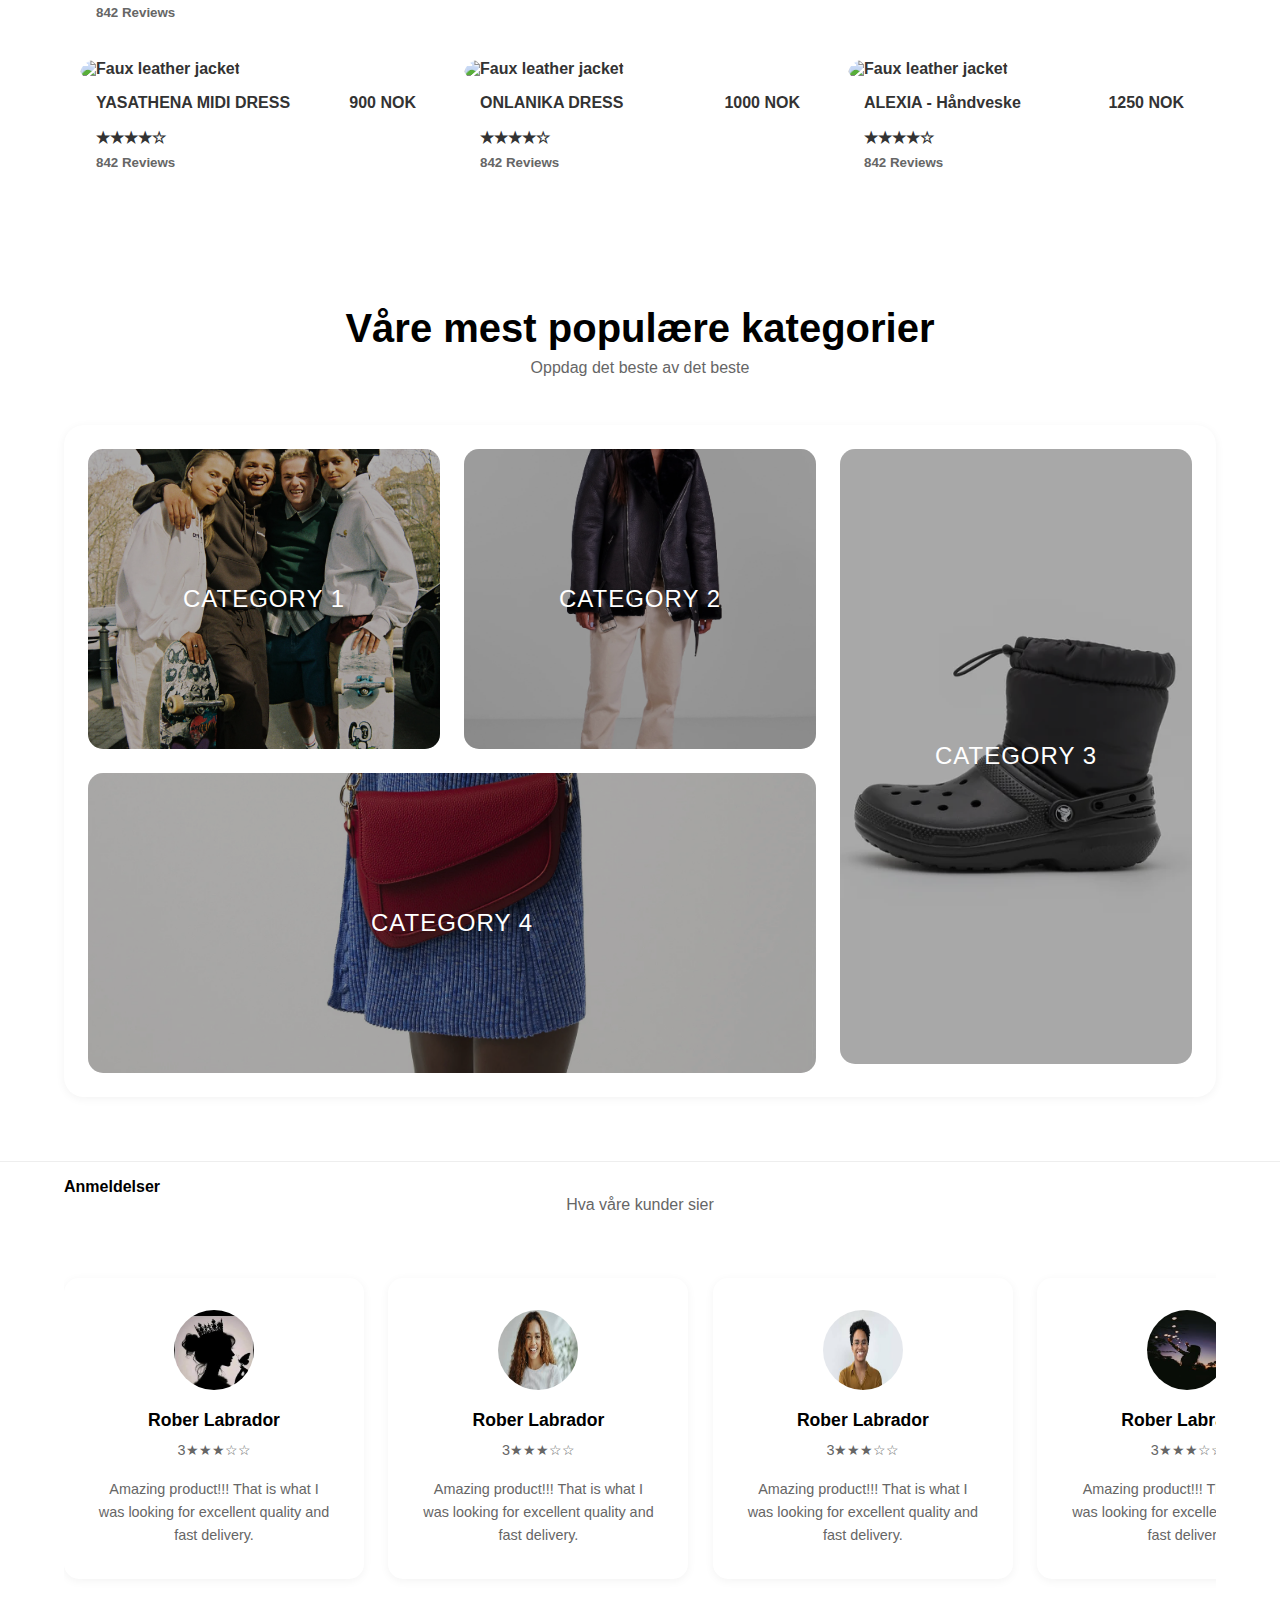
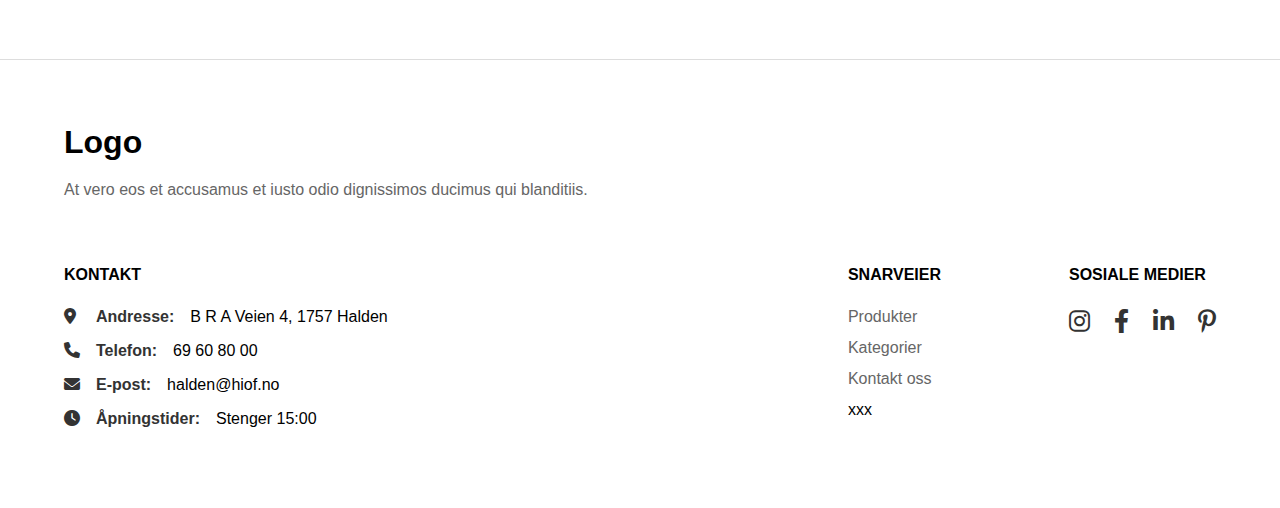
==== commit c891d8db: "update index page and repport" ====
--- a/index.html
+++ b/index.html
@@ -108,7 +108,7 @@
             </nav>
            <!-- this part is the one for the product part it has the link of the product.html -->
             <div class="product-grid" role="list"> 
-                <article class="product" itemscope itemtype="https://schema.org/Product" role="listitem">
+                <article class="product" itemscope itemtype="https://schema.org/Product" >
                     <a href="product.html" class="product1">
                         <img src="images/evenjacket.jpg" alt="Faux leather jacket" itemprop="image">
                         <h3><span itemprop="name">Faux leather jacket</span> 
@@ -124,7 +124,7 @@
                         </div>
                     </a>   
                 </article>
-                <article class="product" itemscope itemtype="https://schema.org/Product" role="listitem">
+                <article class="product" itemscope itemtype="https://schema.org/Product" >
                     <a href="product.html" class="product1">
                         <img src="images/reddress.jpg" alt="Faux leather jacket" itemprop="image">
                         <h3><span itemprop="name">HOLLY SLEEVE DRESS </span> 
@@ -140,7 +140,7 @@
                         </section>
                     </a>   
                 </article>
-                <article class="product" itemscope itemtype="https://schema.org/Product" role="listitem">
+                <article class="product" itemscope itemtype="https://schema.org/Product" >
                     <a href="product.html" class="product1">
                         <img src="images/adidassamba.jpg" alt="Faux leather jacket" itemprop="image">
                         <h3><span itemprop="name">SAMBA MESSI MIAMI UNISEX</span> 
@@ -156,7 +156,7 @@
                         </section>
                     </a>   
                 </article>
-                <article class="product" itemscope itemtype="https://schema.org/Product" role="listitem">
+                <article class="product" itemscope itemtype="https://schema.org/Product" >
                     <a href="product.html" class="product1">
                         <img src="images/bluedress.jpg" alt="Faux leather jacket" itemprop="image">
                         <h3><span itemprop="name">YASATHENA MIDI DRESS </span> 
@@ -172,7 +172,7 @@
                         </section>
                     </a>   
                 </article>
-                <article class="product" itemscope itemtype="https://schema.org/Product" role="listitem">
+                <article class="product" itemscope itemtype="https://schema.org/Product" >
                     <a href="product.html" class="product1">
                         <img src="images/pinkdress.jpg" alt="Faux leather jacket" itemprop="image">
                         <h3><span itemprop="name">ONLANIKA DRESS</span> 
@@ -188,7 +188,7 @@
                         </section>
                     </a>   
                 </article>
-                <article class="product" itemscope itemtype="https://schema.org/Product" role="listitem">
+                <article class="product" itemscope itemtype="https://schema.org/Product" >
                     <a href="product.html" class="product1">
                         <img src="images/valationbag.jpg" alt="Faux leather jacket" itemprop="image">
                         <h3><span itemprop="name">ALEXIA - Håndveske</span> 
@@ -334,6 +334,7 @@
                         <li><a href="#product">Produkter</a></li>
                         <li><a href="#categories">Kategorier</a></li>
                         <li><a href="#footer-contact">Kontakt oss</a></li>
+                        <li><a href=""></a>xxx</li>
                     </ul>
                 </section>
     
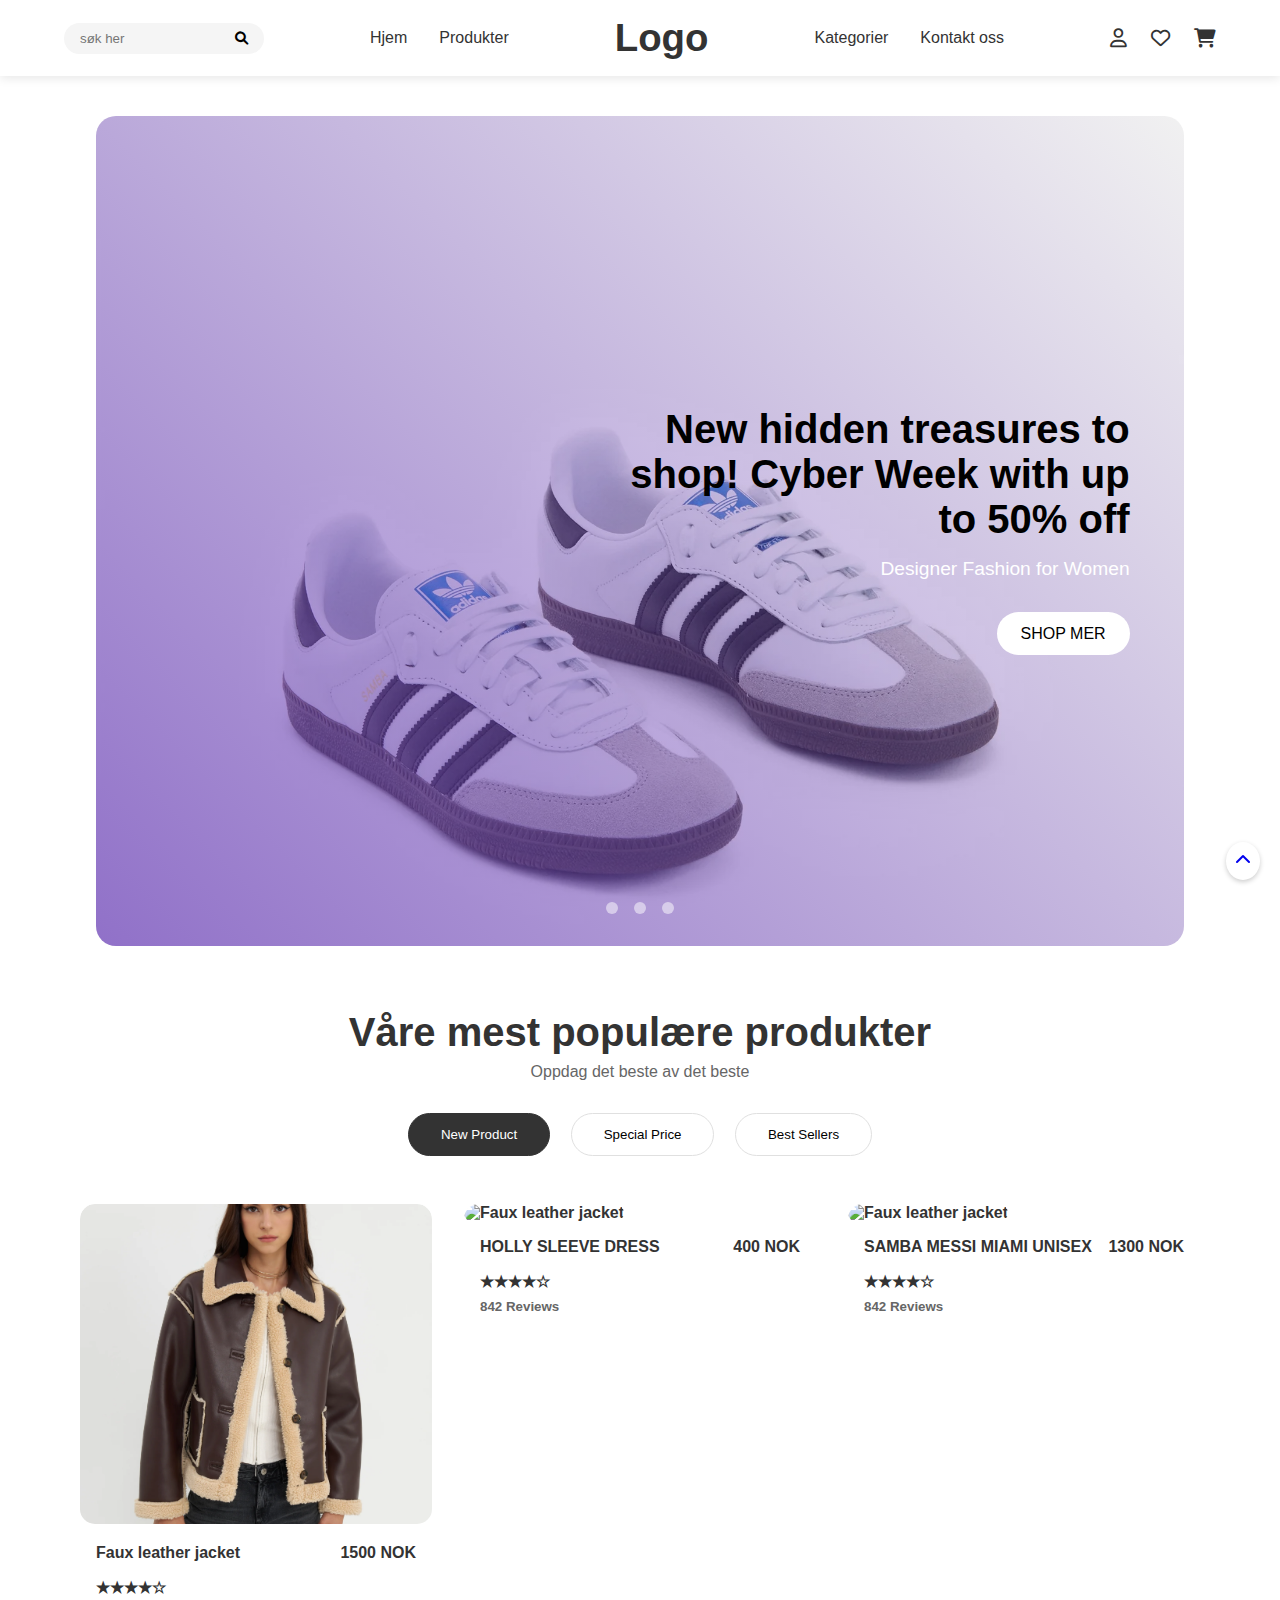
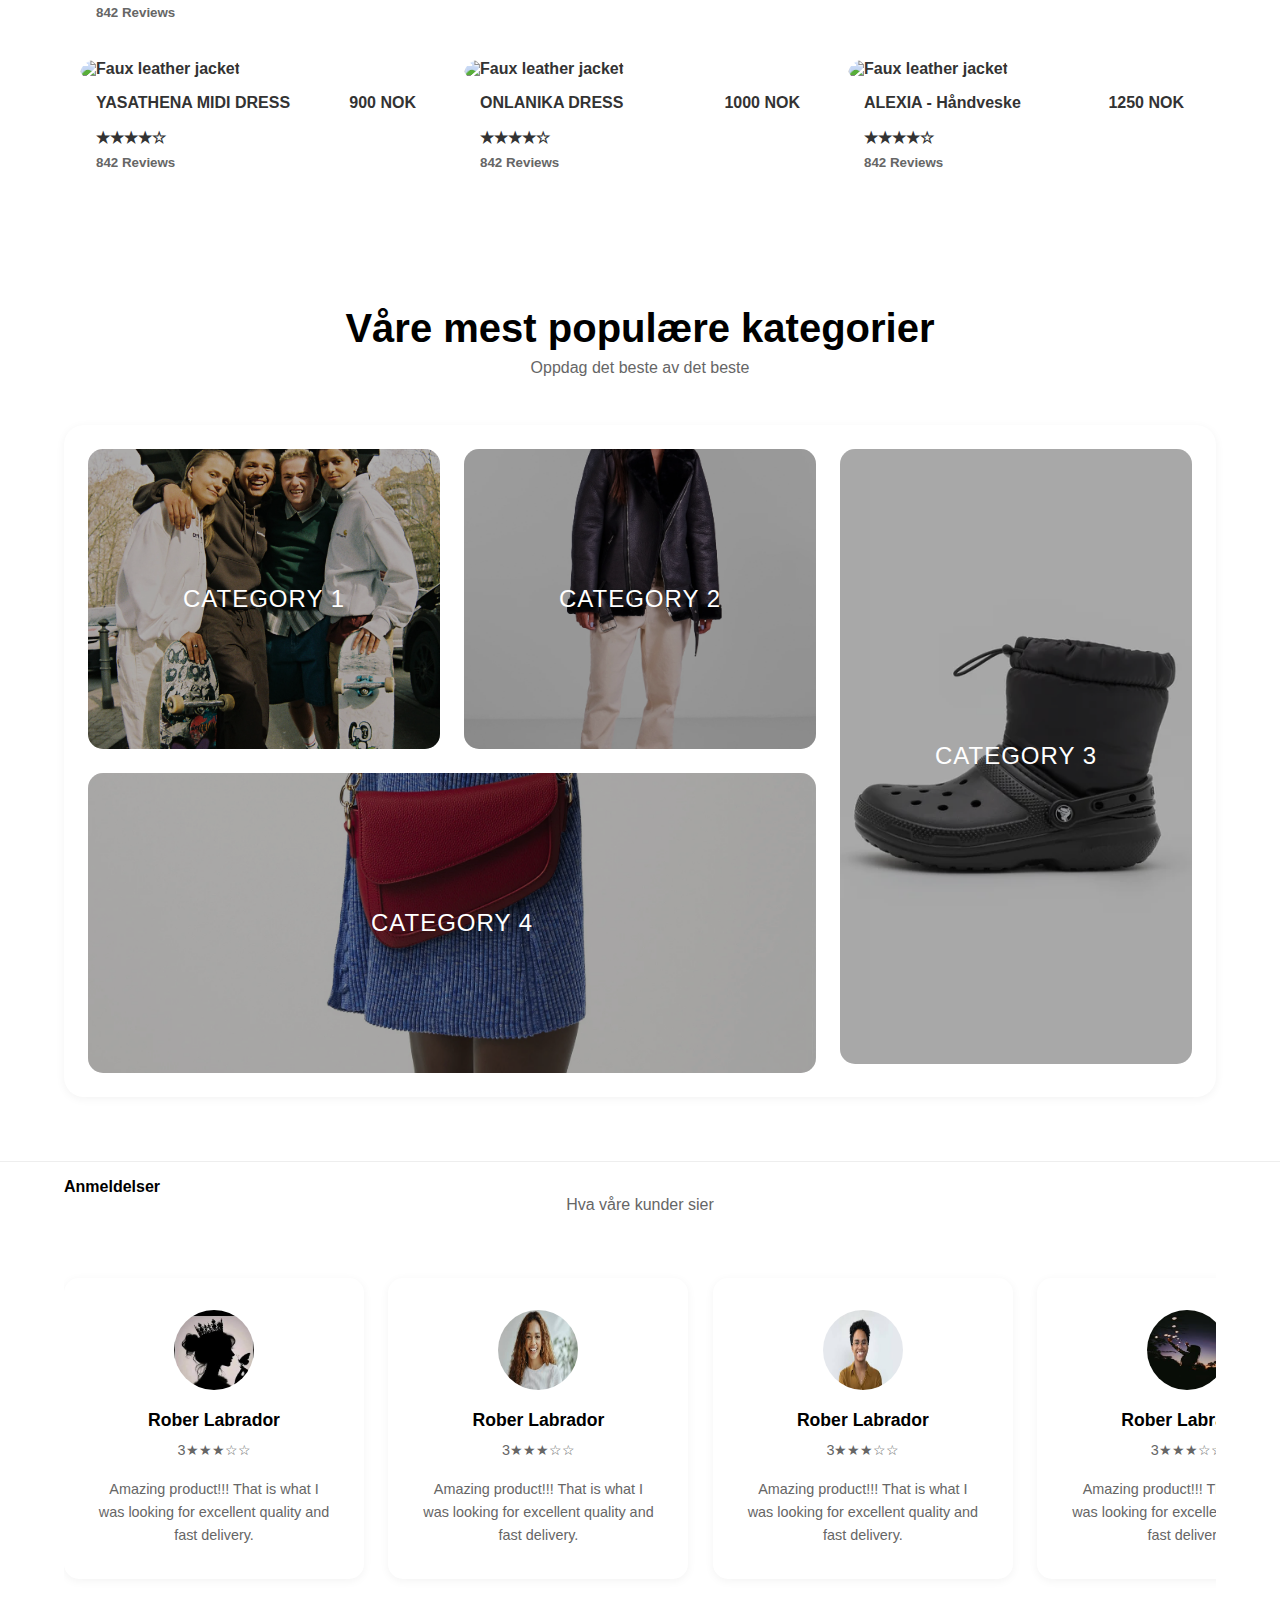
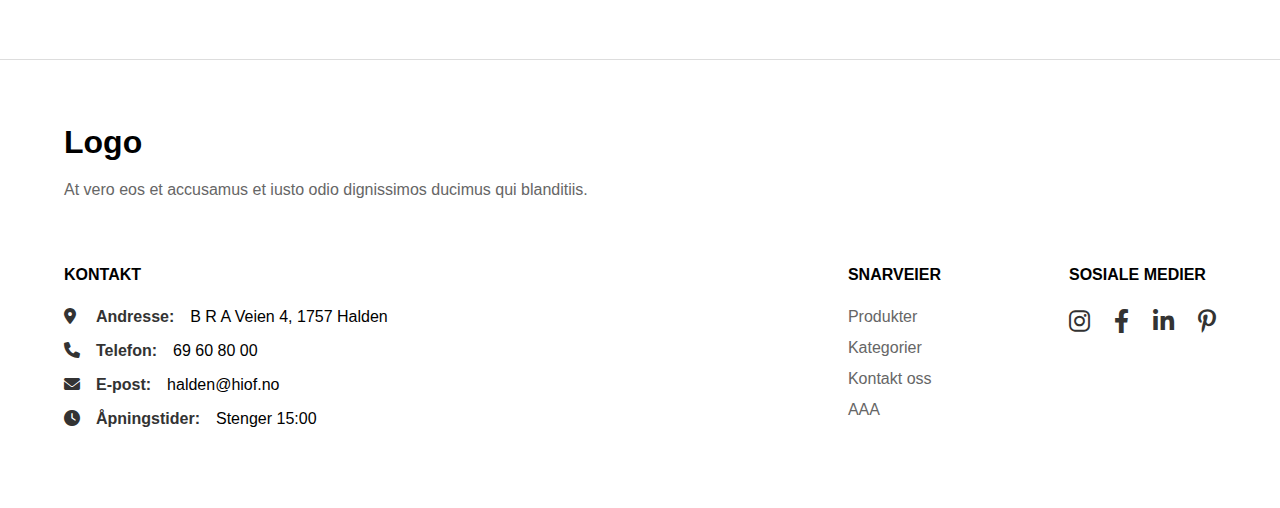
==== commit b28f9fa0: "update the index" ====
--- a/index.html
+++ b/index.html
@@ -230,6 +230,7 @@
                     <img src="images/Accessories.jpg" alt="Category 4">
                     <h3>CATEGORY 4</h3>
                 </a>
+
             </div>
         </section>
         <section class="reviews" itemscope itemtype="https://schema.org/Review">
@@ -334,7 +335,7 @@
                         <li><a href="#product">Produkter</a></li>
                         <li><a href="#categories">Kategorier</a></li>
                         <li><a href="#footer-contact">Kontakt oss</a></li>
-                        <li><a href=""></a>xxx</li>
+                        <li><a href="https://github.com/melissa2811/keza-website/blob/main/Mal%20%E2%80%93%20WCAG-sjekkliste%20for%20utfylling%20av%20tilgjengelighetserkl%C3%A6ring%20for%20nettl%C3%B8sning%2024.01.2024.pdf"> AAA</a></li>
                     </ul>
                 </section>
     
--- a/css/style.css
+++ b/css/style.css
@@ -180,7 +180,7 @@
     height: 100%;
     background: linear-gradient(45deg, rgba(103, 58, 183, 0.7), transparent);
     z-index: 2;
-    border-radius: 20px; /* Added border radius */
+    border-radius: 20px; 
 }
 
 .section-overlay.light {
@@ -227,15 +227,15 @@
 /* CTA button - adjusted to fit content */
 .cta {
     display: inline-block;
-    padding: 0.8rem 1.5rem; /* Reduced horizontal padding */
+    padding: 0.8rem 1.5rem; 
     background: white;
     color: black;
     text-decoration: none;
     border-radius: 25px;
     font-weight: 500;
     transition: all 0.3s ease;
-    width: auto; /* Let the button size match its content */
-    white-space: nowrap; /* Prevent text wrapping */
+    width: auto; 
+    white-space: nowrap; 
 }
 
 
@@ -243,10 +243,10 @@
     transform: translateY(-2px);
     box-shadow: 0 4px 10px rgba(0,0,0,0.1);
 }
-/*  */
-/* Add these new rules and modify your existing slider CSS */
-
-/* Slides */
+
+
+
+/* this are by  Slides */
 .slide {
     position: absolute;
     top: 0;
@@ -255,7 +255,7 @@
     height: 100%;
     opacity: 0;
     transition: opacity 0.5s ease-in-out;
-    /* Remove visibility: hidden */
+    /*and i removed  visibility: hidden */
 }
 
 /* Make first slide visible by default */
@@ -594,7 +594,7 @@
     background: rgba(0, 0, 0, 0.5);
 }
 
-/* Tablet View (768px to 992px) */
+/* Tablet View  (768px to 992px) */
 @media (max-width: 992px) {
     .categories {
         padding: 3rem 3%;
@@ -848,9 +848,9 @@
 }
 
 .social-links {
-    display: flex !important; /* Force display */
+    display: flex !important; /* this is a Force display */
     gap: 1.5rem;
-    visibility: visible !important; /* Force visibility */
+    visibility: visible !important; /* this is a Force visibility */
 }
 
 .social-links a {
@@ -864,8 +864,8 @@
 
 .social-links a i {
     font-size: 1.5rem;
-    display: inline-block !important; /* Force display */
-    visibility: visible !important; /* Force visibility */
+    display: inline-block !important; /* this is Force display */
+    visibility: visible !important; /*  this is Force visibility */
 }
 
 .social-links a:hover {
